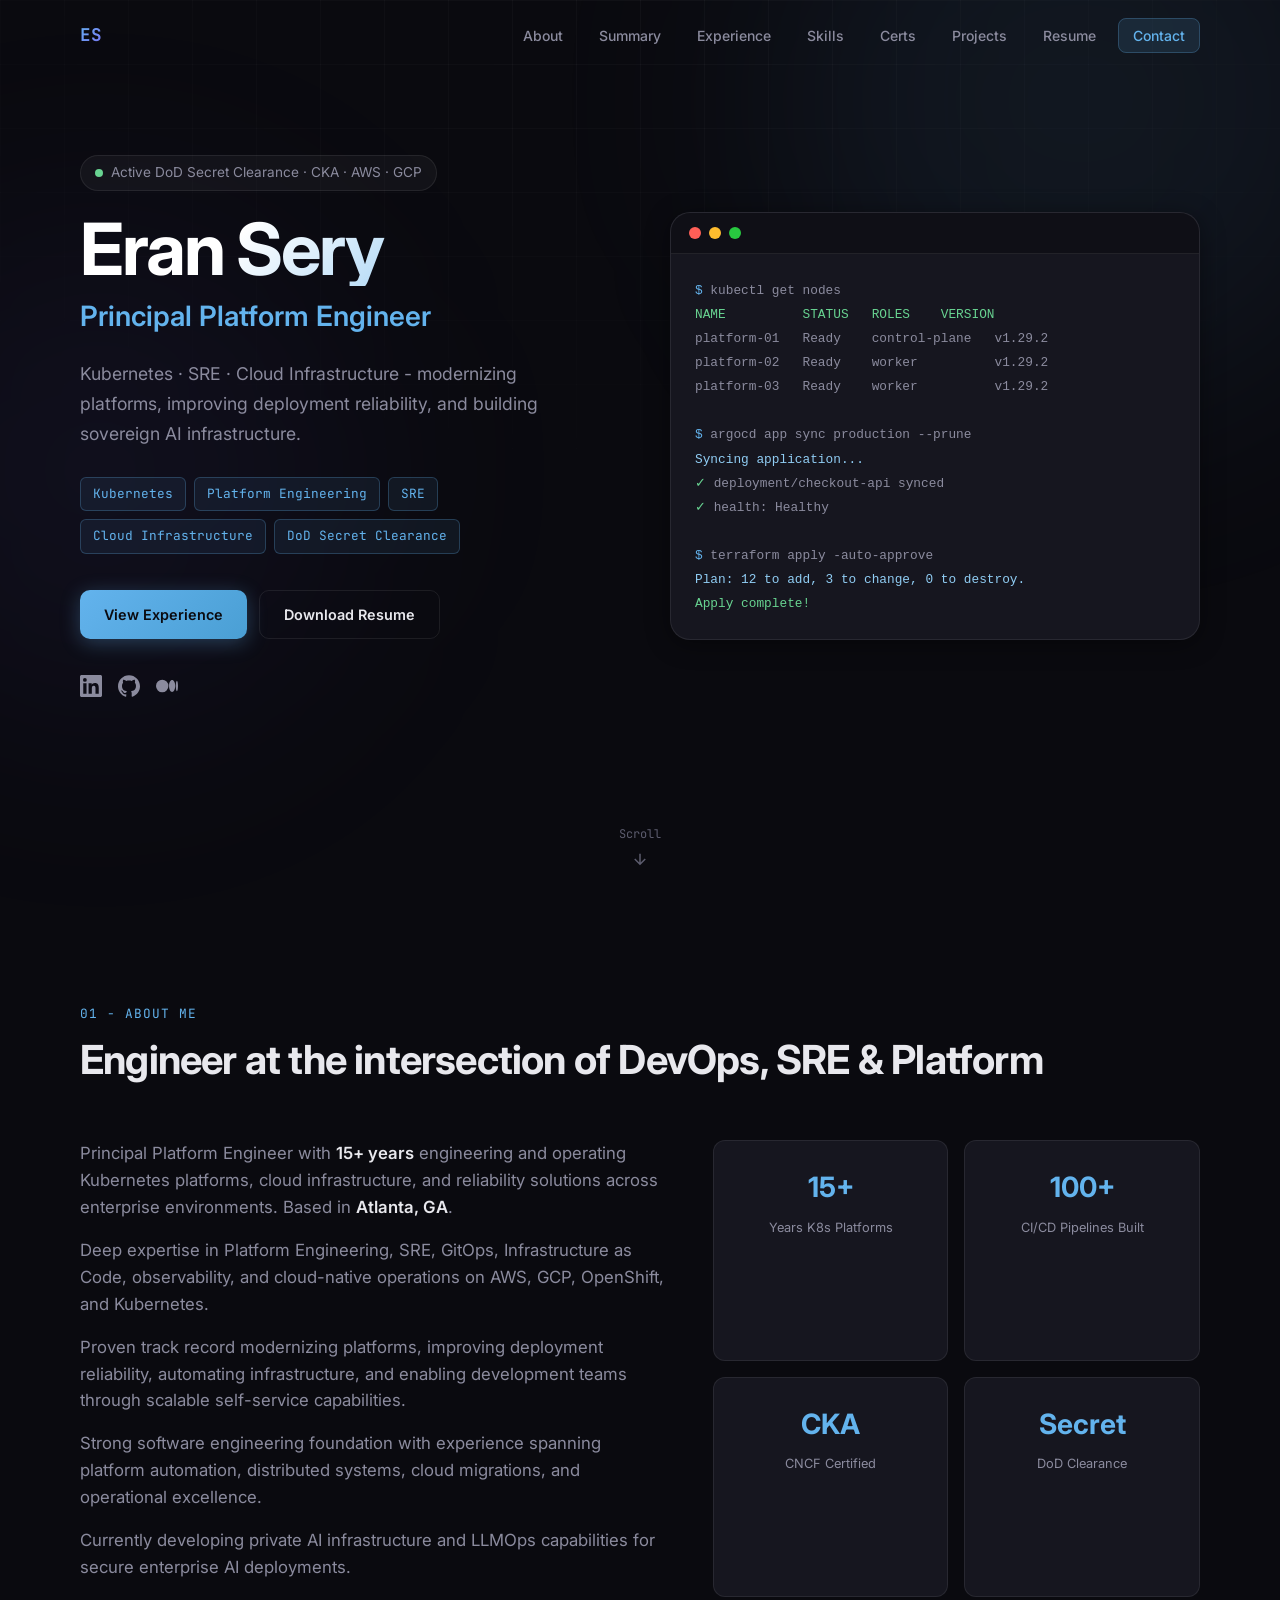
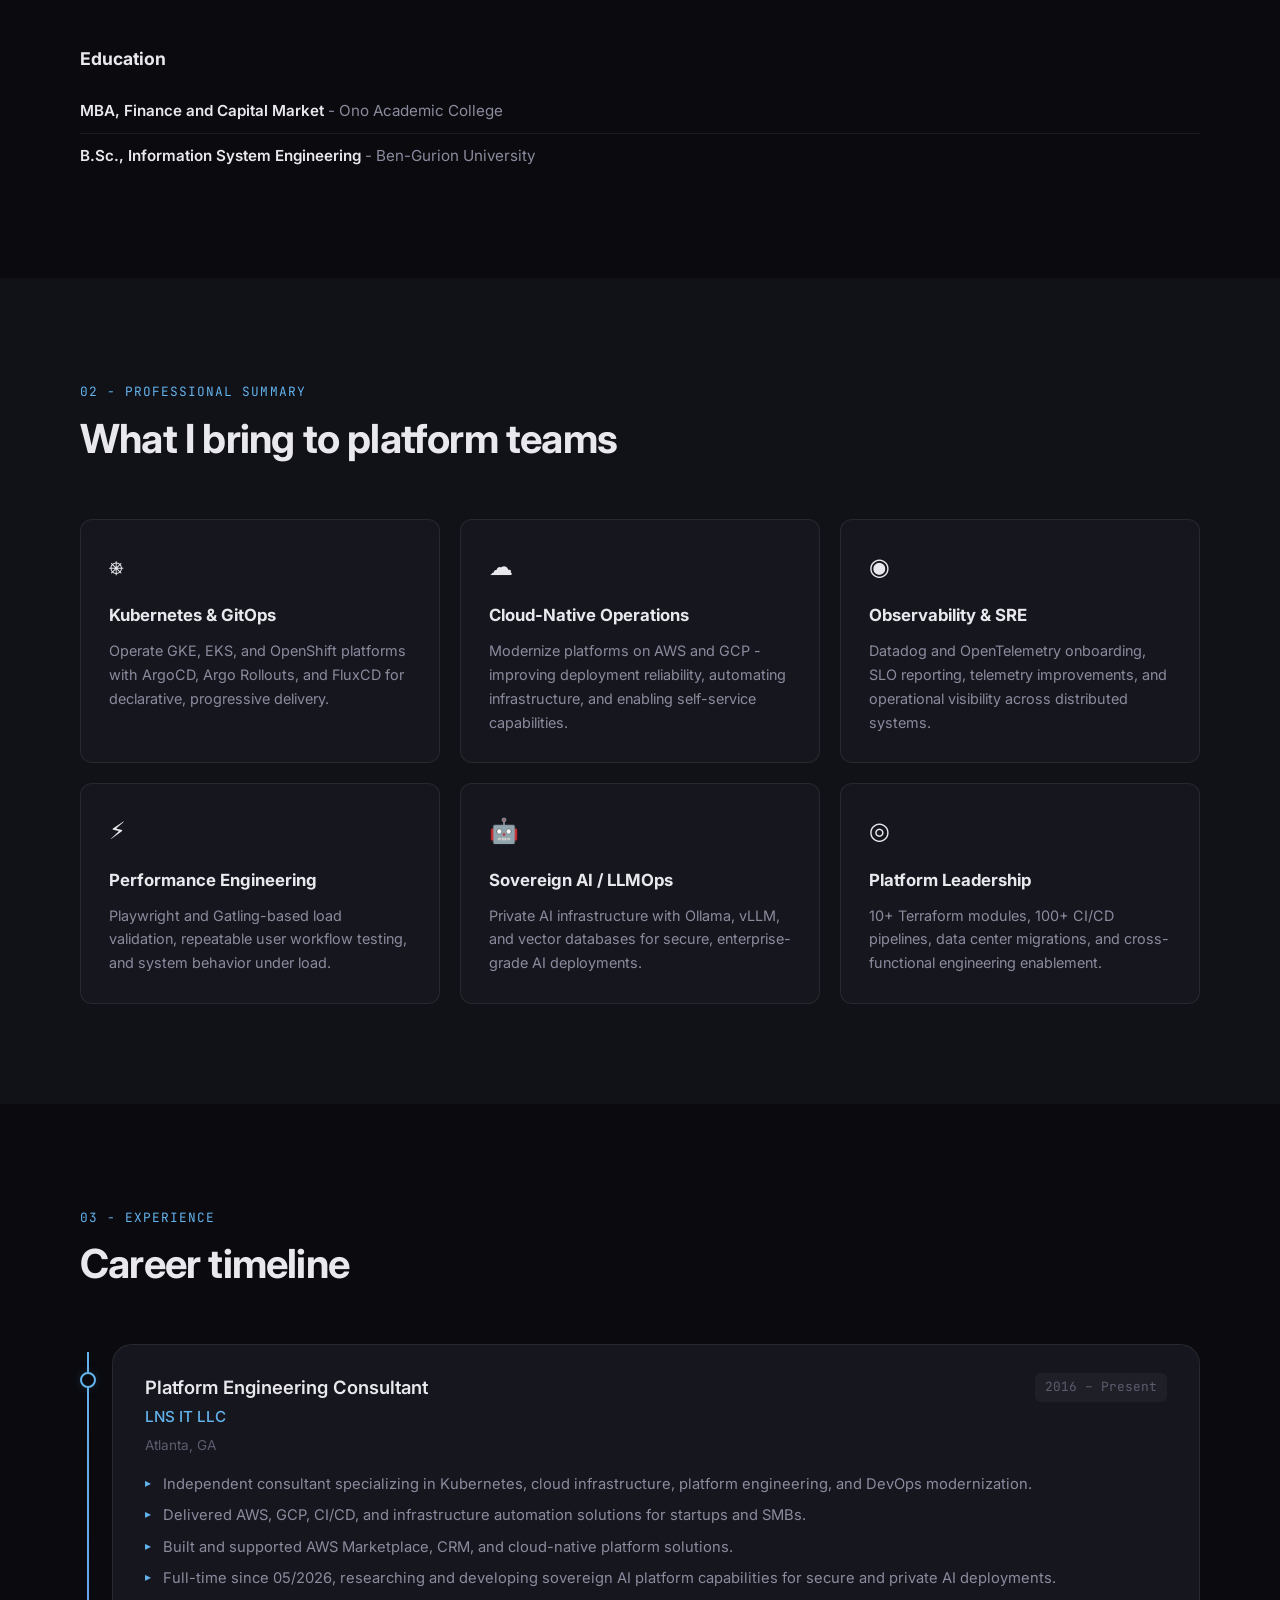
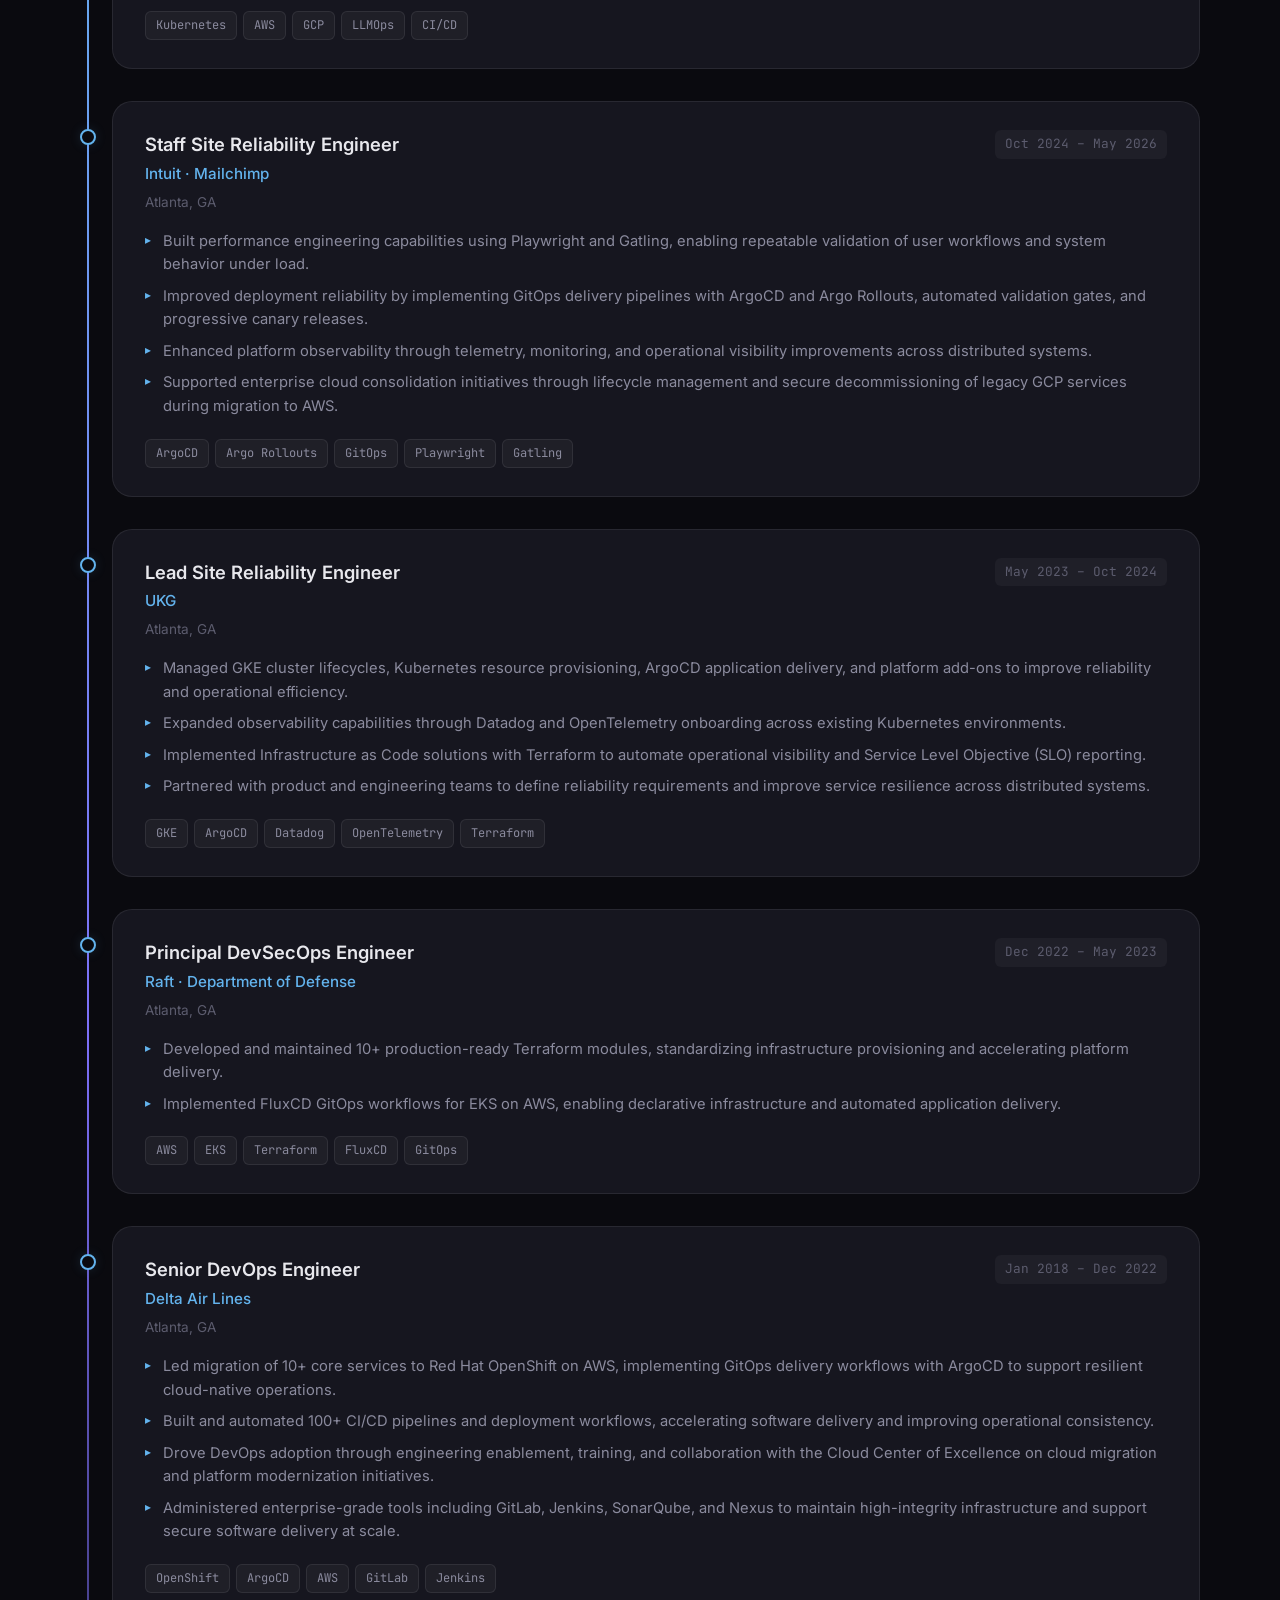
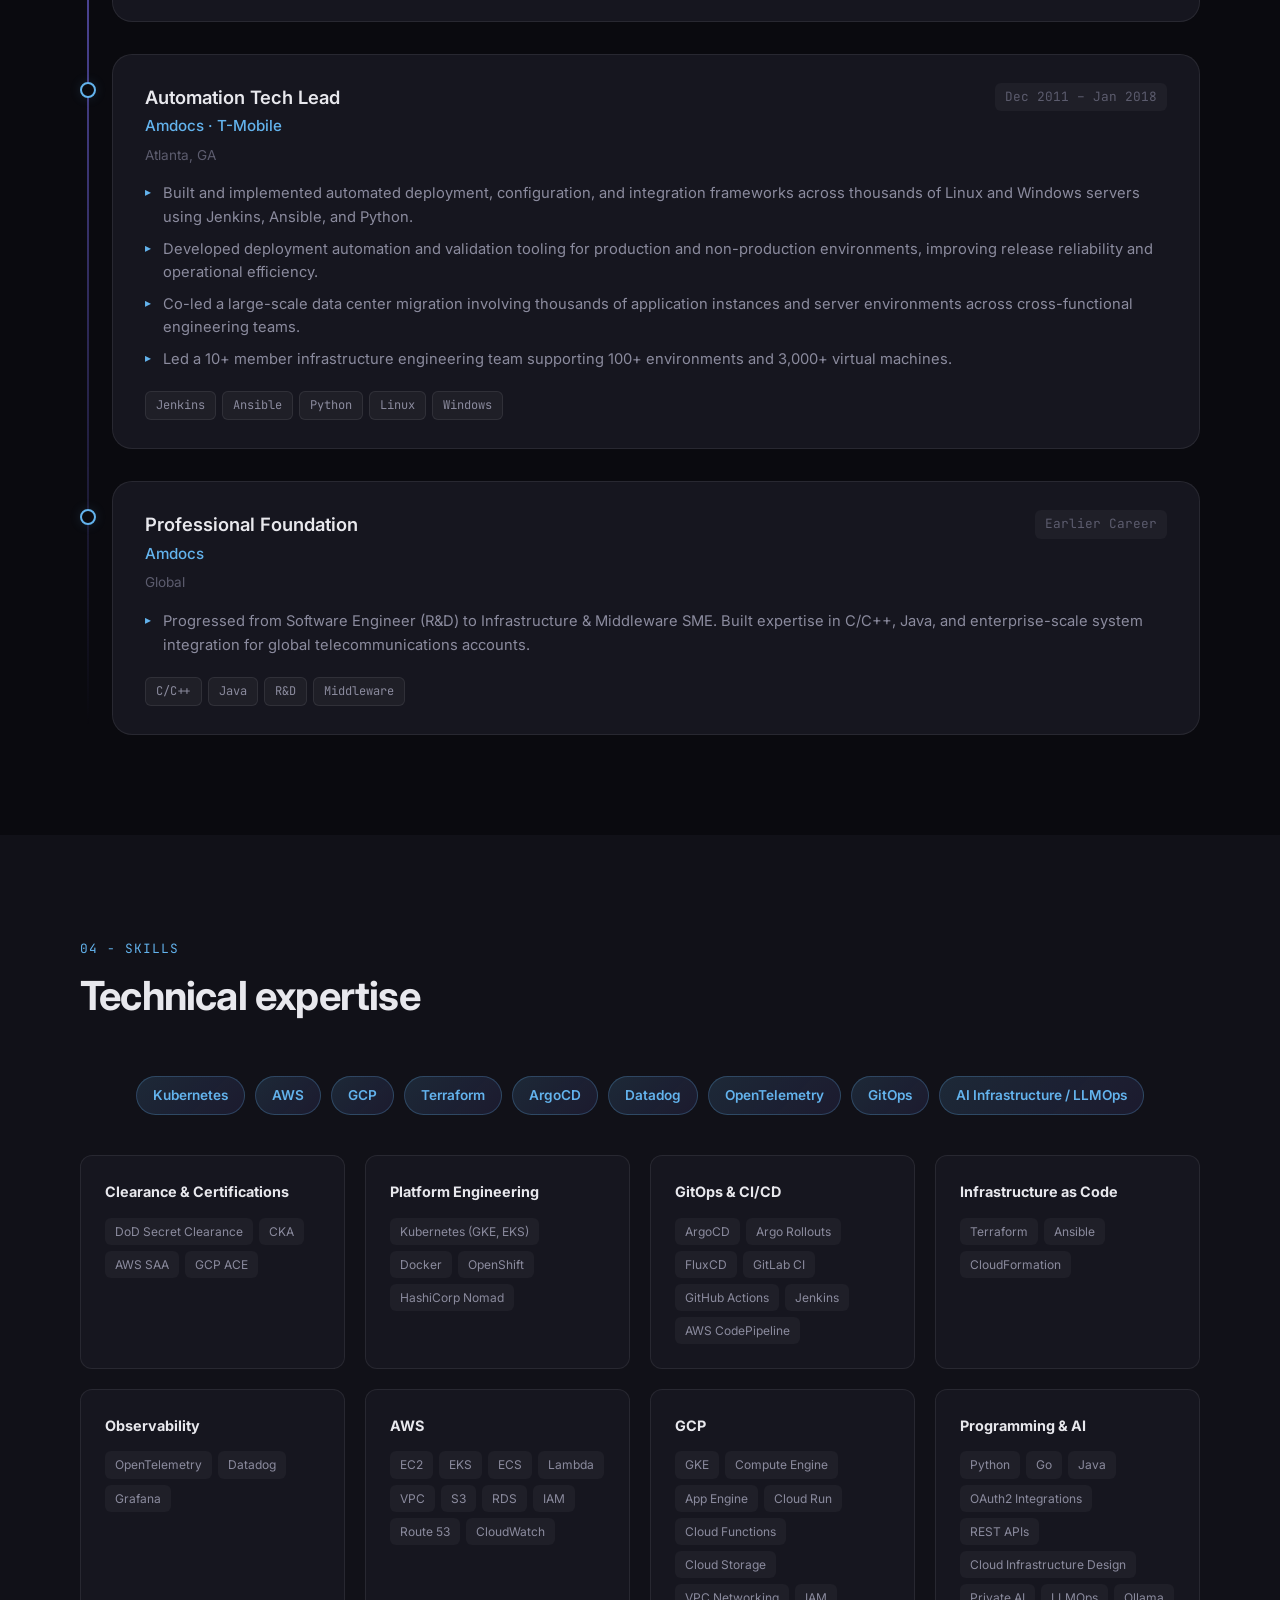
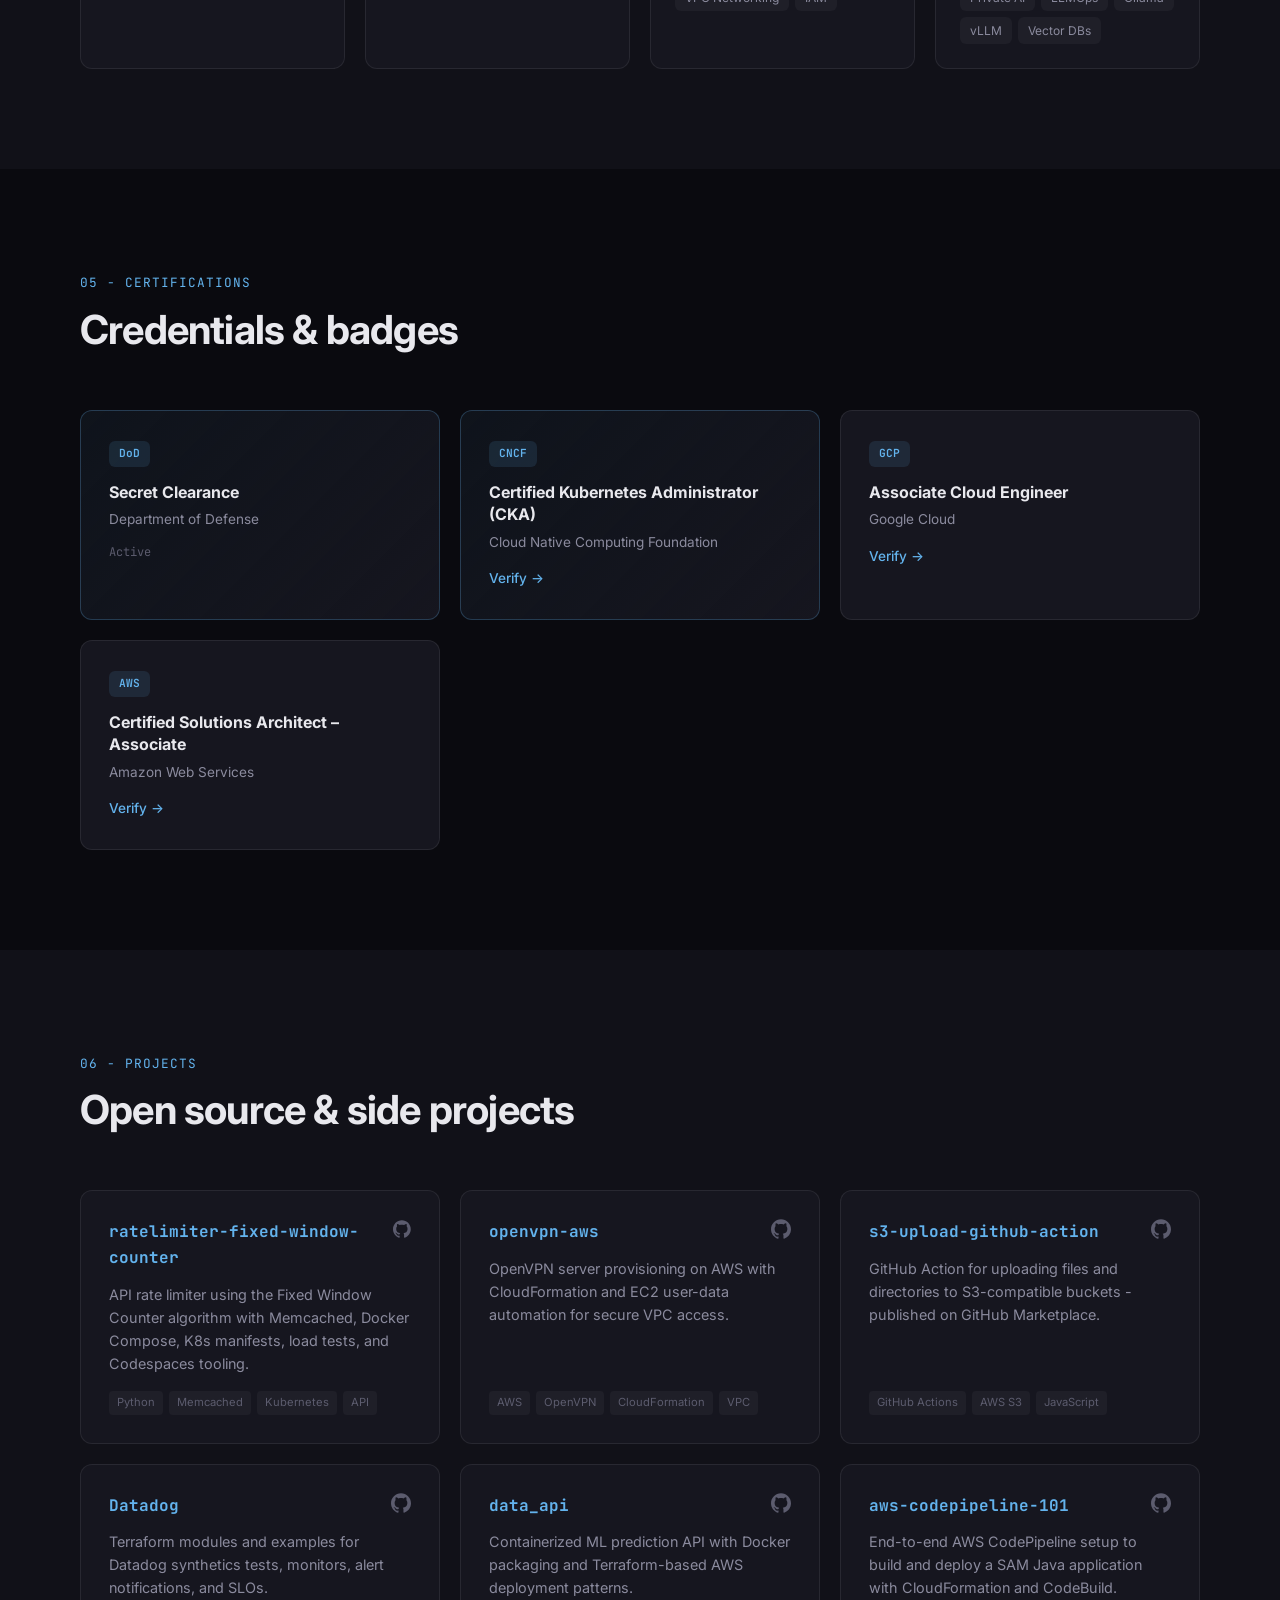
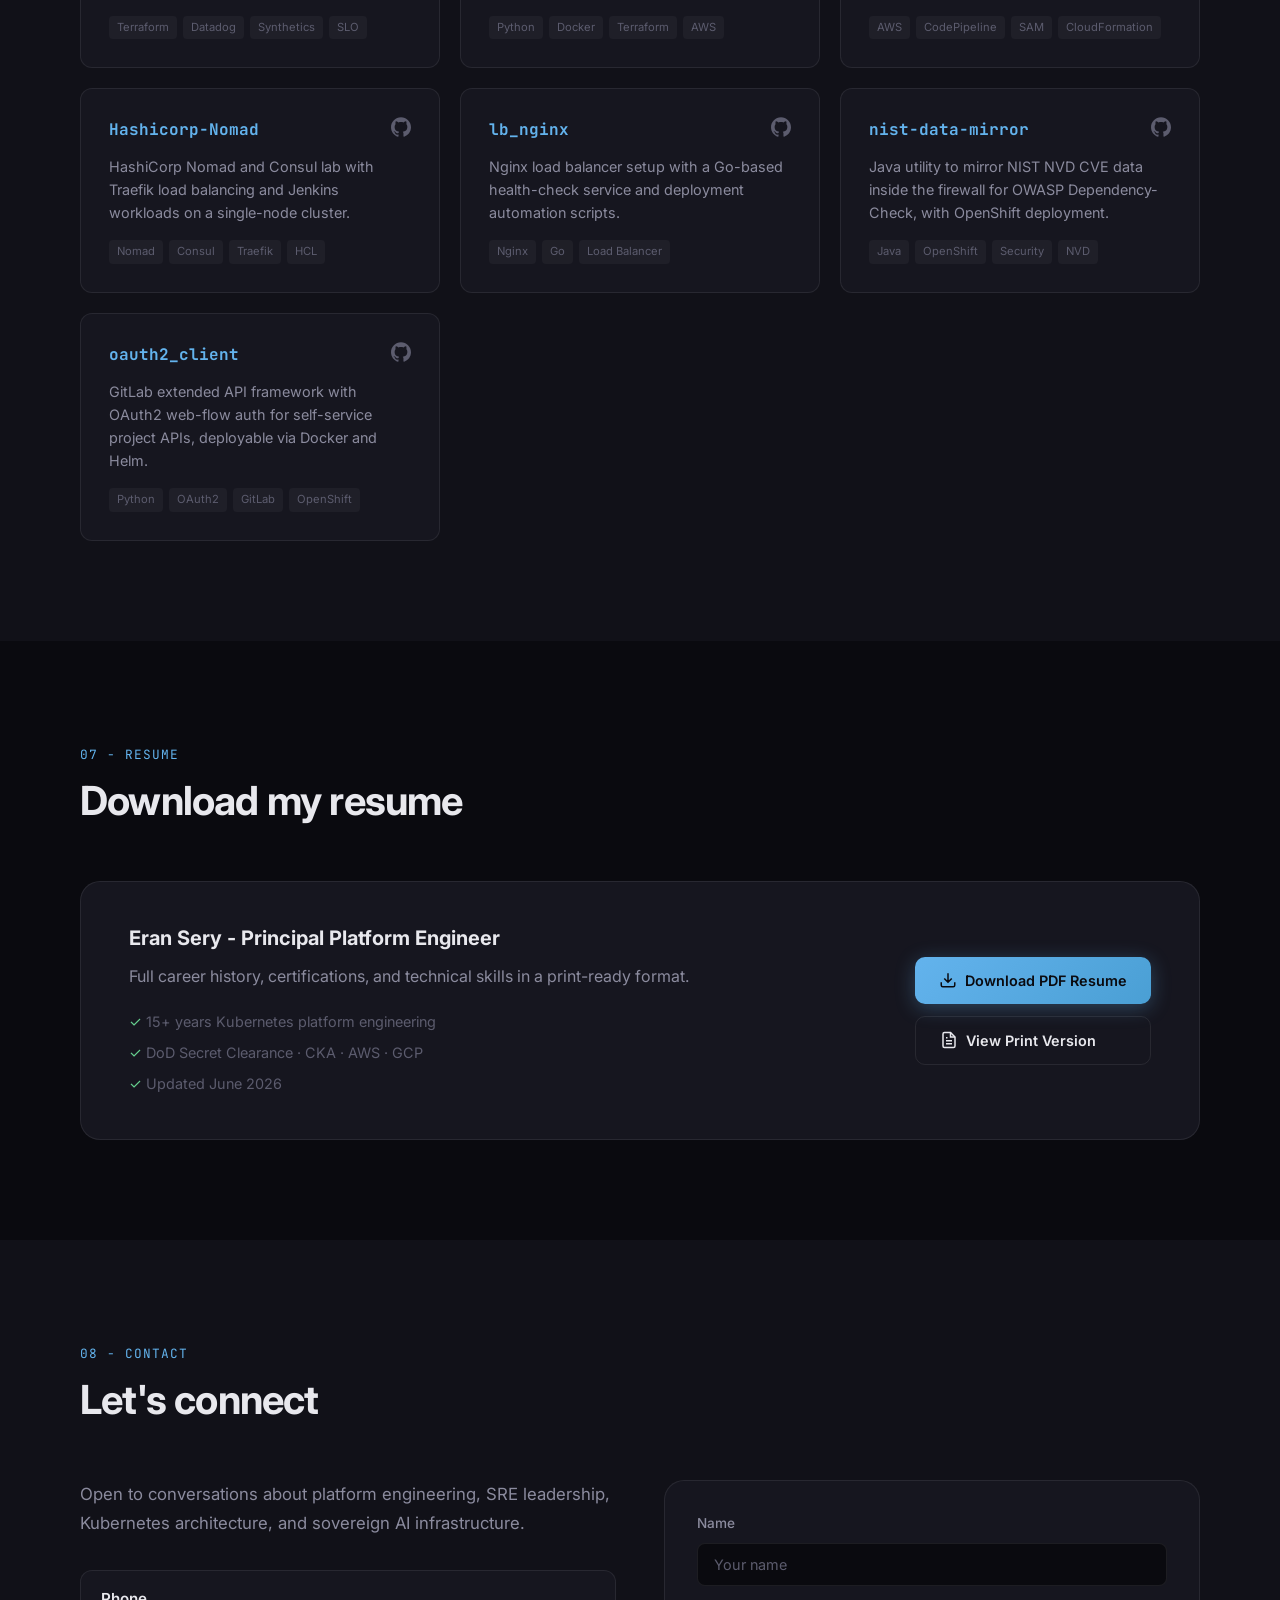
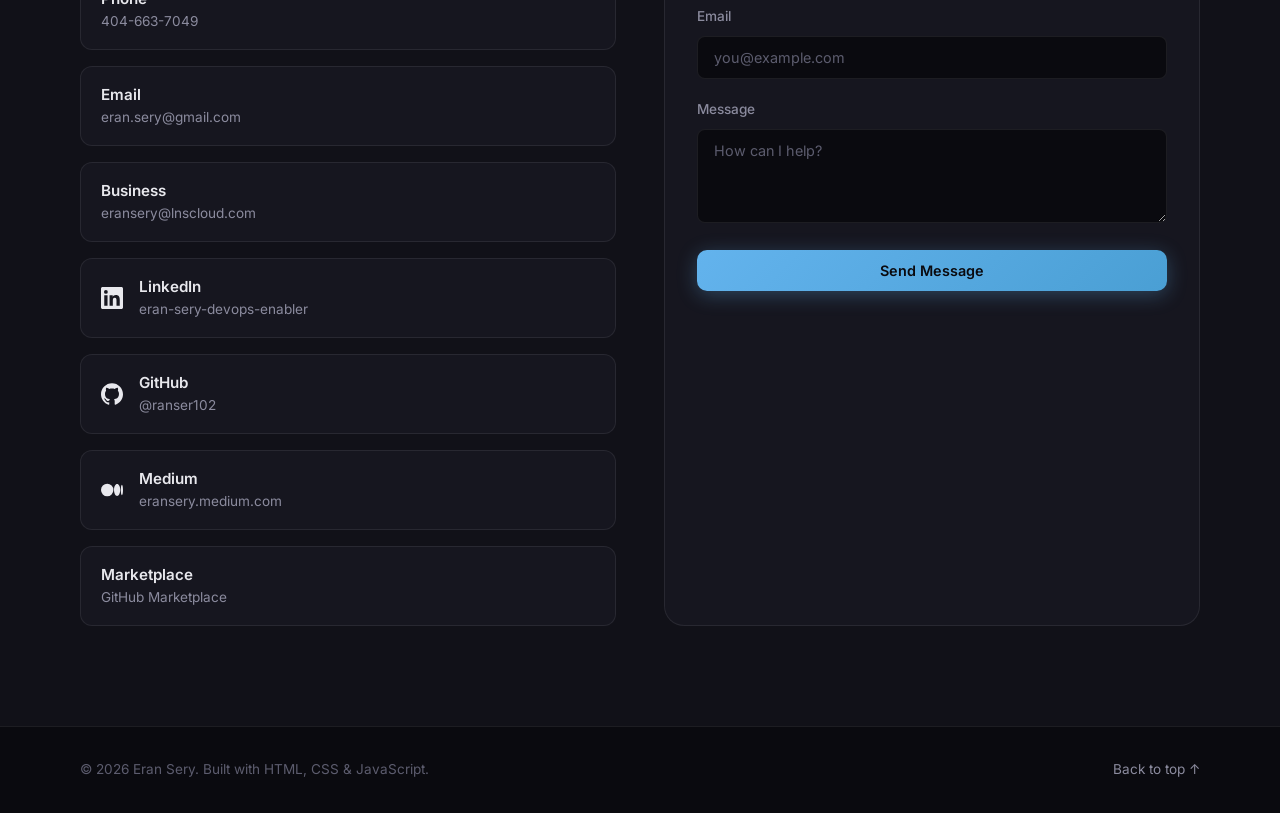
==== index.html @ 3210b4c3 "Update projects section with curated GitHub repositories. Replace the projects grid with ten selecte" ====
<!DOCTYPE html>
<html lang="en">
<head>
  <meta charset="UTF-8">
  <meta name="viewport" content="width=device-width, initial-scale=1.0">
  <meta name="description" content="Eran Sery - Principal Platform Engineer specializing in Kubernetes, Platform Engineering, SRE, and Cloud Infrastructure.">
  <meta name="author" content="Eran Sery">
  <meta property="og:title" content="Eran Sery | Principal Platform Engineer">
  <meta property="og:description" content="Kubernetes, Platform Engineering, SRE, Cloud Infrastructure, GitOps, and AI Infrastructure.">
  <meta property="og:type" content="website">
  <title>Eran Sery | Principal Platform Engineer</title>
  <link rel="icon" href="assets/favicon.svg" type="image/svg+xml">
  <link rel="preconnect" href="https://fonts.googleapis.com">
  <link rel="preconnect" href="https://fonts.gstatic.com" crossorigin>
  <link href="https://fonts.googleapis.com/css2?family=Inter:wght@400;500;600;700&family=JetBrains+Mono:wght@400;500&display=swap" rel="stylesheet">
  <link rel="stylesheet" href="styles.css">
</head>
<body>
  <div class="bg-grid" aria-hidden="true"></div>
  <div class="bg-glow bg-glow--1" aria-hidden="true"></div>
  <div class="bg-glow bg-glow--2" aria-hidden="true"></div>

  <header class="header" id="header">
    <nav class="nav container" aria-label="Primary">
      <a href="#hero" class="nav__logo">ES</a>
      <button class="nav__toggle" id="nav-toggle" aria-label="Toggle navigation" aria-expanded="false">
        <span></span>
        <span></span>
        <span></span>
      </button>
      <ul class="nav__links" id="nav-links">
        <li><a href="#about">About</a></li>
        <li><a href="#summary">Summary</a></li>
        <li><a href="#experience">Experience</a></li>
        <li><a href="#skills">Skills</a></li>
        <li><a href="#certifications">Certs</a></li>
        <li><a href="#projects">Projects</a></li>
        <li><a href="#resume">Resume</a></li>
        <li><a href="#contact" class="nav__cta">Contact</a></li>
      </ul>
    </nav>
  </header>

  <main>
    <!-- Hero -->
    <section class="hero section" id="hero">
      <div class="container hero__inner">
        <div class="hero__content">
          <p class="hero__eyebrow">
            <span class="status-dot"></span>
            Active DoD Secret Clearance · CKA · AWS · GCP
          </p>
          <h1 class="hero__title">
            Eran Sery
          </h1>
          <p class="hero__subtitle">Principal Platform Engineer</p>
          <p class="hero__tagline">
            Kubernetes · SRE · Cloud Infrastructure - modernizing platforms,
            improving deployment reliability, and building sovereign AI infrastructure.
          </p>
          <div class="hero__focus">
            <span>Kubernetes</span>
            <span>Platform Engineering</span>
            <span>SRE</span>
            <span>Cloud Infrastructure</span>
            <span>DoD Secret Clearance</span>
          </div>
          <div class="hero__actions">
            <a href="#experience" class="btn btn--primary">View Experience</a>
            <a href="assets/Eran-Sery-CV.pdf" class="btn btn--ghost" download>Download Resume</a>
          </div>
          <div class="hero__social">
            <a href="https://linkedin.com/in/eran-sery-devops-enabler" target="_blank" rel="noopener noreferrer" aria-label="LinkedIn">
              <svg viewBox="0 0 24 24" fill="currentColor" aria-hidden="true"><path d="M20.447 20.452h-3.554v-5.569c0-1.328-.027-3.037-1.852-3.037-1.853 0-2.136 1.445-2.136 2.939v5.667H9.351V9h3.414v1.561h.046c.477-.9 1.637-1.85 3.37-1.85 3.601 0 4.267 2.37 4.267 5.455v6.286zM5.337 7.433a2.062 2.062 0 01-2.063-2.065 2.064 2.064 0 114.126 0 2.063 2.063 0 01-2.063 2.065zm1.782 13.019H3.555V9h3.564v11.452zM22.225 0H1.771C.792 0 0 .774 0 1.729v20.542C0 23.227.792 24 1.771 24h20.451C23.2 24 24 23.227 24 22.271V1.729C24 .774 23.2 0 22.222 0h.003z"/></svg>
            </a>
            <a href="https://github.com/ranser102" target="_blank" rel="noopener noreferrer" aria-label="GitHub">
              <svg viewBox="0 0 24 24" fill="currentColor" aria-hidden="true"><path d="M12 .297c-6.63 0-12 5.373-12 12 0 5.303 3.438 9.8 8.205 11.385.6.113.82-.258.82-.577 0-.285-.01-1.04-.015-2.04-3.338.724-4.042-1.61-4.042-1.61C4.422 18.07 3.633 17.7 3.633 17.7c-1.087-.744.084-.729.084-.729 1.205.084 1.838 1.236 1.838 1.236 1.07 1.835 2.809 1.305 3.495.998.108-.776.417-1.305.76-1.605-2.665-.3-5.466-1.332-5.466-5.93 0-1.31.465-2.38 1.235-3.22-.135-.303-.54-1.523.105-3.176 0 0 1.005-.322 3.3 1.23.96-.267 1.98-.399 3-.405 1.02.006 2.04.138 3 .405 2.28-1.552 3.285-1.23 3.285-1.23.645 1.653.24 2.873.12 3.176.765.84 1.23 1.91 1.23 3.22 0 4.61-2.805 5.625-5.475 5.92.42.36.81 1.096.81 2.22 0 1.606-.015 2.896-.015 3.286 0 .315.21.69.825.57C20.565 22.092 24 17.592 24 12.297c0-6.627-5.373-12-12-12"/></svg>
            </a>
            <a href="https://eransery.medium.com" target="_blank" rel="noopener noreferrer" aria-label="Medium">
              <svg viewBox="0 0 24 24" fill="currentColor" aria-hidden="true"><path d="M13.54 12a6.8 6.8 0 01-6.77 6.82A6.8 6.8 0 010 12a6.8 6.8 0 016.77-6.82A6.8 6.8 0 0113.54 12zM20.96 12c0 3.54-1.51 6.42-3.38 6.42-1.87 0-3.39-2.88-3.39-6.42s1.52-6.42 3.39-6.42 3.38 2.88 3.38 6.42M24 12c0 3.17-.53 5.75-1.19 5.75-.66 0-1.19-2.58-1.19-5.75s.53-5.75 1.19-5.75C23.47 6.25 24 8.83 24 12z"/></svg>
            </a>
          </div>
        </div>
        <div class="hero__terminal" aria-hidden="true">
          <div class="terminal">
            <div class="terminal__bar">
              <span></span><span></span><span></span>
            </div>
            <pre class="terminal__body"><code><span class="t-prompt">$</span> kubectl get nodes
<span class="t-ok">NAME</span>          <span class="t-ok">STATUS</span>   <span class="t-ok">ROLES</span>    <span class="t-ok">VERSION</span>
platform-01   Ready    control-plane   v1.29.2
platform-02   Ready    worker          v1.29.2
platform-03   Ready    worker          v1.29.2

<span class="t-prompt">$</span> argocd app sync production --prune
<span class="t-info">Syncing application...</span>
<span class="t-ok">✓</span> deployment/checkout-api synced
<span class="t-ok">✓</span> health: Healthy

<span class="t-prompt">$</span> terraform apply -auto-approve
<span class="t-info">Plan: 12 to add, 3 to change, 0 to destroy.</span>
<span class="t-ok">Apply complete!</span></code></pre>
          </div>
        </div>
      </div>
      <a href="#about" class="hero__scroll" aria-label="Scroll to about section">
        <span>Scroll</span>
        <svg viewBox="0 0 24 24" fill="none" stroke="currentColor" stroke-width="2"><path d="M12 5v14M5 12l7 7 7-7"/></svg>
      </a>
    </section>

    <!-- About -->
    <section class="section" id="about">
      <div class="container">
        <div class="section__header">
          <span class="section__label">01 - About Me</span>
          <h2 class="section__title">Engineer at the intersection of DevOps, SRE &amp; Platform</h2>
        </div>
        <div class="about__grid">
          <div class="about__text">
            <p>
              Principal Platform Engineer with <strong>15+ years</strong> engineering and operating
              Kubernetes platforms, cloud infrastructure, and reliability solutions across enterprise
              environments. Based in <strong>Atlanta, GA</strong>.
            </p>
            <p>
              Deep expertise in Platform Engineering, SRE, GitOps, Infrastructure as Code, observability,
              and cloud-native operations on AWS, GCP, OpenShift, and Kubernetes.
            </p>
            <p>
              Proven track record modernizing platforms, improving deployment reliability, automating infrastructure, and
              enabling development teams through scalable self-service capabilities.
            </p>
            <p>
              Strong software engineering foundation with experience spanning platform automation, distributed systems,
              cloud migrations, and operational excellence.
            </p>
            <p>
              Currently developing private AI infrastructure and LLMOps capabilities for secure enterprise AI deployments.
            </p>
          </div>
          <div class="about__stats">
            <div class="stat-card">
              <span class="stat-card__value">15+</span>
              <span class="stat-card__label">Years K8s Platforms</span>
            </div>
            <div class="stat-card">
              <span class="stat-card__value">100+</span>
              <span class="stat-card__label">CI/CD Pipelines Built</span>
            </div>
            <div class="stat-card">
              <span class="stat-card__value">CKA</span>
              <span class="stat-card__label">CNCF Certified</span>
            </div>
            <div class="stat-card">
              <span class="stat-card__value">Secret</span>
              <span class="stat-card__label">DoD Clearance</span>
            </div>
          </div>
        </div>
        <div class="about__education">
          <h3>Education</h3>
          <ul>
            <li>
              <strong>MBA, Finance and Capital Market</strong> - Ono Academic College
            </li>
            <li>
              <strong>B.Sc., Information System Engineering</strong> - Ben-Gurion University
            </li>
          </ul>
        </div>
      </div>
    </section>

    <!-- Summary -->
    <section class="section section--alt" id="summary">
      <div class="container">
        <div class="section__header">
          <span class="section__label">02 - Professional Summary</span>
          <h2 class="section__title">What I bring to platform teams</h2>
        </div>
        <div class="summary__grid">
          <article class="summary-card">
            <div class="summary-card__icon">⎈</div>
            <h3>Kubernetes &amp; GitOps</h3>
            <p>Operate GKE, EKS, and OpenShift platforms with ArgoCD, Argo Rollouts, and FluxCD for declarative, progressive delivery.</p>
          </article>
          <article class="summary-card">
            <div class="summary-card__icon">☁</div>
            <h3>Cloud-Native Operations</h3>
            <p>Modernize platforms on AWS and GCP - improving deployment reliability, automating infrastructure, and enabling self-service capabilities.</p>
          </article>
          <article class="summary-card">
            <div class="summary-card__icon">◉</div>
            <h3>Observability &amp; SRE</h3>
            <p>Datadog and OpenTelemetry onboarding, SLO reporting, telemetry improvements, and operational visibility across distributed systems.</p>
          </article>
          <article class="summary-card">
            <div class="summary-card__icon">⚡</div>
            <h3>Performance Engineering</h3>
            <p>Playwright and Gatling-based load validation, repeatable user workflow testing, and system behavior under load.</p>
          </article>
          <article class="summary-card">
            <div class="summary-card__icon">🤖</div>
            <h3>Sovereign AI / LLMOps</h3>
            <p>Private AI infrastructure with Ollama, vLLM, and vector databases for secure, enterprise-grade AI deployments.</p>
          </article>
          <article class="summary-card">
            <div class="summary-card__icon">◎</div>
            <h3>Platform Leadership</h3>
            <p>10+ Terraform modules, 100+ CI/CD pipelines, data center migrations, and cross-functional engineering enablement.</p>
          </article>
        </div>
      </div>
    </section>

    <!-- Experience -->
    <section class="section" id="experience">
      <div class="container">
        <div class="section__header">
          <span class="section__label">03 - Experience</span>
          <h2 class="section__title">Career timeline</h2>
        </div>
        <div class="timeline">
          <article class="exp-card">
            <div class="exp-card__marker"></div>
            <div class="exp-card__content">
              <div class="exp-card__header">
                <div>
                  <h3>Platform Engineering Consultant</h3>
                  <p class="exp-card__company">LNS IT LLC</p>
                </div>
                <span class="exp-card__date">2016 – Present</span>
              </div>
              <p class="exp-card__location">Atlanta, GA</p>
              <ul>
                <li>Independent consultant specializing in Kubernetes, cloud infrastructure, platform engineering, and DevOps modernization.</li>
                <li>Delivered AWS, GCP, CI/CD, and infrastructure automation solutions for startups and SMBs.</li>
                <li>Built and supported AWS Marketplace, CRM, and cloud-native platform solutions.</li>
                <li>Full-time since 05/2026, researching and developing sovereign AI platform capabilities for secure and private AI deployments.</li>
              </ul>
              <div class="exp-card__tags">
                <span>Kubernetes</span><span>AWS</span><span>GCP</span><span>LLMOps</span><span>CI/CD</span>
              </div>
            </div>
          </article>

          <article class="exp-card">
            <div class="exp-card__marker"></div>
            <div class="exp-card__content">
              <div class="exp-card__header">
                <div>
                  <h3>Staff Site Reliability Engineer</h3>
                  <p class="exp-card__company">Intuit · Mailchimp</p>
                </div>
                <span class="exp-card__date">Oct 2024 – May 2026</span>
              </div>
              <p class="exp-card__location">Atlanta, GA</p>
              <ul>
                <li>Built performance engineering capabilities using Playwright and Gatling, enabling repeatable validation of user workflows and system behavior under load.</li>
                <li>Improved deployment reliability by implementing GitOps delivery pipelines with ArgoCD and Argo Rollouts, automated validation gates, and progressive canary releases.</li>
                <li>Enhanced platform observability through telemetry, monitoring, and operational visibility improvements across distributed systems.</li>
                <li>Supported enterprise cloud consolidation initiatives through lifecycle management and secure decommissioning of legacy GCP services during migration to AWS.</li>
              </ul>
              <div class="exp-card__tags">
                <span>ArgoCD</span><span>Argo Rollouts</span><span>GitOps</span><span>Playwright</span><span>Gatling</span>
              </div>
            </div>
          </article>

          <article class="exp-card">
            <div class="exp-card__marker"></div>
            <div class="exp-card__content">
              <div class="exp-card__header">
                <div>
                  <h3>Lead Site Reliability Engineer</h3>
                  <p class="exp-card__company">UKG</p>
                </div>
                <span class="exp-card__date">May 2023 – Oct 2024</span>
              </div>
              <p class="exp-card__location">Atlanta, GA</p>
              <ul>
                <li>Managed GKE cluster lifecycles, Kubernetes resource provisioning, ArgoCD application delivery, and platform add-ons to improve reliability and operational efficiency.</li>
                <li>Expanded observability capabilities through Datadog and OpenTelemetry onboarding across existing Kubernetes environments.</li>
                <li>Implemented Infrastructure as Code solutions with Terraform to automate operational visibility and Service Level Objective (SLO) reporting.</li>
                <li>Partnered with product and engineering teams to define reliability requirements and improve service resilience across distributed systems.</li>
              </ul>
              <div class="exp-card__tags">
                <span>GKE</span><span>ArgoCD</span><span>Datadog</span><span>OpenTelemetry</span><span>Terraform</span>
              </div>
            </div>
          </article>

          <article class="exp-card">
            <div class="exp-card__marker"></div>
            <div class="exp-card__content">
              <div class="exp-card__header">
                <div>
                  <h3>Principal DevSecOps Engineer</h3>
                  <p class="exp-card__company">Raft · Department of Defense</p>
                </div>
                <span class="exp-card__date">Dec 2022 – May 2023</span>
              </div>
              <p class="exp-card__location">Atlanta, GA</p>
              <ul>
                <li>Developed and maintained 10+ production-ready Terraform modules, standardizing infrastructure provisioning and accelerating platform delivery.</li>
                <li>Implemented FluxCD GitOps workflows for EKS on AWS, enabling declarative infrastructure and automated application delivery.</li>
              </ul>
              <div class="exp-card__tags">
                <span>AWS</span><span>EKS</span><span>Terraform</span><span>FluxCD</span><span>GitOps</span>
              </div>
            </div>
          </article>

          <article class="exp-card">
            <div class="exp-card__marker"></div>
            <div class="exp-card__content">
              <div class="exp-card__header">
                <div>
                  <h3>Senior DevOps Engineer</h3>
                  <p class="exp-card__company">Delta Air Lines</p>
                </div>
                <span class="exp-card__date">Jan 2018 – Dec 2022</span>
              </div>
              <p class="exp-card__location">Atlanta, GA</p>
              <ul>
                <li>Led migration of 10+ core services to Red Hat OpenShift on AWS, implementing GitOps delivery workflows with ArgoCD to support resilient cloud-native operations.</li>
                <li>Built and automated 100+ CI/CD pipelines and deployment workflows, accelerating software delivery and improving operational consistency.</li>
                <li>Drove DevOps adoption through engineering enablement, training, and collaboration with the Cloud Center of Excellence on cloud migration and platform modernization initiatives.</li>
                <li>Administered enterprise-grade tools including GitLab, Jenkins, SonarQube, and Nexus to maintain high-integrity infrastructure and support secure software delivery at scale.</li>
              </ul>
              <div class="exp-card__tags">
                <span>OpenShift</span><span>ArgoCD</span><span>AWS</span><span>GitLab</span><span>Jenkins</span>
              </div>
            </div>
          </article>

          <article class="exp-card">
            <div class="exp-card__marker"></div>
            <div class="exp-card__content">
              <div class="exp-card__header">
                <div>
                  <h3>Automation Tech Lead</h3>
                  <p class="exp-card__company">Amdocs · T-Mobile</p>
                </div>
                <span class="exp-card__date">Dec 2011 – Jan 2018</span>
              </div>
              <p class="exp-card__location">Atlanta, GA</p>
              <ul>
                <li>Built and implemented automated deployment, configuration, and integration frameworks across thousands of Linux and Windows servers using Jenkins, Ansible, and Python.</li>
                <li>Developed deployment automation and validation tooling for production and non-production environments, improving release reliability and operational efficiency.</li>
                <li>Co-led a large-scale data center migration involving thousands of application instances and server environments across cross-functional engineering teams.</li>
                <li>Led a 10+ member infrastructure engineering team supporting 100+ environments and 3,000+ virtual machines.</li>
              </ul>
              <div class="exp-card__tags">
                <span>Jenkins</span><span>Ansible</span><span>Python</span><span>Linux</span><span>Windows</span>
              </div>
            </div>
          </article>

          <article class="exp-card">
            <div class="exp-card__marker"></div>
            <div class="exp-card__content">
              <div class="exp-card__header">
                <div>
                  <h3>Professional Foundation</h3>
                  <p class="exp-card__company">Amdocs</p>
                </div>
                <span class="exp-card__date">Earlier Career</span>
              </div>
              <p class="exp-card__location">Global</p>
              <ul>
                <li>Progressed from Software Engineer (R&amp;D) to Infrastructure &amp; Middleware SME. Built expertise in C/C++, Java, and enterprise-scale system integration for global telecommunications accounts.</li>
              </ul>
              <div class="exp-card__tags">
                <span>C/C++</span><span>Java</span><span>R&amp;D</span><span>Middleware</span>
              </div>
            </div>
          </article>
        </div>
      </div>
    </section>

    <!-- Skills -->
    <section class="section section--alt" id="skills">
      <div class="container">
        <div class="section__header">
          <span class="section__label">04 - Skills</span>
          <h2 class="section__title">Technical expertise</h2>
        </div>
        <div class="skills__highlight">
          <span class="skill-pill skill-pill--featured">Kubernetes</span>
          <span class="skill-pill skill-pill--featured">AWS</span>
          <span class="skill-pill skill-pill--featured">GCP</span>
          <span class="skill-pill skill-pill--featured">Terraform</span>
          <span class="skill-pill skill-pill--featured">ArgoCD</span>
          <span class="skill-pill skill-pill--featured">Datadog</span>
          <span class="skill-pill skill-pill--featured">OpenTelemetry</span>
          <span class="skill-pill skill-pill--featured">GitOps</span>
          <span class="skill-pill skill-pill--featured">AI Infrastructure / LLMOps</span>
        </div>
        <div class="skills__grid">
          <div class="skills-group">
            <h3>Clearance &amp; Certifications</h3>
            <div class="skills-group__tags">
              <span>DoD Secret Clearance</span><span>CKA</span><span>AWS SAA</span><span>GCP ACE</span>
            </div>
          </div>
          <div class="skills-group">
            <h3>Platform Engineering</h3>
            <div class="skills-group__tags">
              <span>Kubernetes (GKE, EKS)</span><span>Docker</span><span>OpenShift</span><span>HashiCorp Nomad</span>
            </div>
          </div>
          <div class="skills-group">
            <h3>GitOps &amp; CI/CD</h3>
            <div class="skills-group__tags">
              <span>ArgoCD</span><span>Argo Rollouts</span><span>FluxCD</span><span>GitLab CI</span>
              <span>GitHub Actions</span><span>Jenkins</span><span>AWS CodePipeline</span>
            </div>
          </div>
          <div class="skills-group">
            <h3>Infrastructure as Code</h3>
            <div class="skills-group__tags">
              <span>Terraform</span><span>Ansible</span><span>CloudFormation</span>
            </div>
          </div>
          <div class="skills-group">
            <h3>Observability</h3>
            <div class="skills-group__tags">
              <span>OpenTelemetry</span><span>Datadog</span><span>Grafana</span>
            </div>
          </div>
          <div class="skills-group">
            <h3>AWS</h3>
            <div class="skills-group__tags">
              <span>EC2</span><span>EKS</span><span>ECS</span><span>Lambda</span>
              <span>VPC</span><span>S3</span><span>RDS</span><span>IAM</span><span>Route 53</span><span>CloudWatch</span>
            </div>
          </div>
          <div class="skills-group">
            <h3>GCP</h3>
            <div class="skills-group__tags">
              <span>GKE</span><span>Compute Engine</span><span>App Engine</span><span>Cloud Run</span>
              <span>Cloud Functions</span><span>Cloud Storage</span><span>VPC Networking</span><span>IAM</span>
            </div>
          </div>
          <div class="skills-group">
            <h3>Programming &amp; AI</h3>
            <div class="skills-group__tags">
              <span>Python</span><span>Go</span><span>Java</span><span>OAuth2 Integrations</span><span>REST APIs</span><span>Cloud Infrastructure Design</span>
              <span>Private AI</span><span>LLMOps</span><span>Ollama</span><span>vLLM</span><span>Vector DBs</span>
            </div>
          </div>
        </div>
      </div>
    </section>

    <!-- Certifications -->
    <section class="section" id="certifications">
      <div class="container">
        <div class="section__header">
          <span class="section__label">05 - Certifications</span>
          <h2 class="section__title">Credentials &amp; badges</h2>
        </div>
        <div class="certs__grid">
          <article class="cert-card cert-card--primary">
            <div class="cert-card__badge">DoD</div>
            <h3>Secret Clearance</h3>
            <p>Department of Defense</p>
            <span class="cert-card__date">Active</span>
          </article>
          <article class="cert-card cert-card--primary">
            <div class="cert-card__badge">CNCF</div>
            <h3>Certified Kubernetes Administrator (CKA)</h3>
            <p>Cloud Native Computing Foundation</p>
            <a href="https://www.credly.com/badges/291c8fe2-0341-489e-a29c-e6bf28a44edb/public_url" target="_blank" rel="noopener" class="cert-card__link">Verify →</a>
          </article>
          <article class="cert-card">
            <div class="cert-card__badge">GCP</div>
            <h3>Associate Cloud Engineer</h3>
            <p>Google Cloud</p>
            <a href="https://google.accredible.com/a6a52589-e486-4cf7-b7d7-d0af92af0edb" target="_blank" rel="noopener" class="cert-card__link">Verify →</a>
          </article>
          <article class="cert-card">
            <div class="cert-card__badge">AWS</div>
            <h3>Certified Solutions Architect – Associate</h3>
            <p>Amazon Web Services</p>
            <a href="https://cp.certmetrics.com/amazon/en/public/verify/credential/XQWXBBH111EQQYWH" target="_blank" rel="noopener" class="cert-card__link">Verify →</a>
          </article>
        </div>
      </div>
    </section>

    <!-- Projects -->
    <section class="section section--alt" id="projects">
      <div class="container">
        <div class="section__header">
          <span class="section__label">06 - Projects</span>
          <h2 class="section__title">Open source &amp; side projects</h2>
        </div>
        <div class="projects__grid">
          <article class="project-card">
            <div class="project-card__header">
              <h3>ratelimiter-fixed-window-counter</h3>
              <a href="https://github.com/ranser102/ratelimiter-fixed-window-counter" target="_blank" rel="noopener" aria-label="View on GitHub">
                <svg viewBox="0 0 24 24" fill="currentColor" width="20" height="20"><path d="M12 .297c-6.63 0-12 5.373-12 12 0 5.303 3.438 9.8 8.205 11.385.6.113.82-.258.82-.577 0-.285-.01-1.04-.015-2.04-3.338.724-4.042-1.61-4.042-1.61C4.422 18.07 3.633 17.7 3.633 17.7c-1.087-.744.084-.729.084-.729 1.205.084 1.838 1.236 1.838 1.236 1.07 1.835 2.809 1.305 3.495.998.108-.776.417-1.305.76-1.605-2.665-.3-5.466-1.332-5.466-5.93 0-1.31.465-2.38 1.235-3.22-.135-.303-.54-1.523.105-3.176 0 0 1.005-.322 3.3 1.23.96-.267 1.98-.399 3-.405 1.02.006 2.04.138 3 .405 2.28-1.552 3.285-1.23 3.285-1.23.645 1.653.24 2.873.12 3.176.765.84 1.23 1.91 1.23 3.22 0 4.61-2.805 5.625-5.475 5.92.42.36.81 1.096.81 2.22 0 1.606-.015 2.896-.015 3.286 0 .315.21.69.825.57C20.565 22.092 24 17.592 24 12.297c0-6.627-5.373-12-12-12"/></svg>
              </a>
            </div>
            <p>API rate limiter using the Fixed Window Counter algorithm with Memcached, Docker Compose, K8s manifests, load tests, and Codespaces tooling.</p>
            <div class="project-card__tags">
              <span>Python</span><span>Memcached</span><span>Kubernetes</span><span>API</span>
            </div>
          </article>

          <article class="project-card">
            <div class="project-card__header">
              <h3>openvpn-aws</h3>
              <a href="https://github.com/ranser102/openvpn-aws" target="_blank" rel="noopener" aria-label="View on GitHub">
                <svg viewBox="0 0 24 24" fill="currentColor" width="20" height="20"><path d="M12 .297c-6.63 0-12 5.373-12 12 0 5.303 3.438 9.8 8.205 11.385.6.113.82-.258.82-.577 0-.285-.01-1.04-.015-2.04-3.338.724-4.042-1.61-4.042-1.61C4.422 18.07 3.633 17.7 3.633 17.7c-1.087-.744.084-.729.084-.729 1.205.084 1.838 1.236 1.838 1.236 1.07 1.835 2.809 1.305 3.495.998.108-.776.417-1.305.76-1.605-2.665-.3-5.466-1.332-5.466-5.93 0-1.31.465-2.38 1.235-3.22-.135-.303-.54-1.523.105-3.176 0 0 1.005-.322 3.3 1.23.96-.267 1.98-.399 3-.405 1.02.006 2.04.138 3 .405 2.28-1.552 3.285-1.23 3.285-1.23.645 1.653.24 2.873.12 3.176.765.84 1.23 1.91 1.23 3.22 0 4.61-2.805 5.625-5.475 5.92.42.36.81 1.096.81 2.22 0 1.606-.015 2.896-.015 3.286 0 .315.21.69.825.57C20.565 22.092 24 17.592 24 12.297c0-6.627-5.373-12-12-12"/></svg>
              </a>
            </div>
            <p>OpenVPN server provisioning on AWS with CloudFormation and EC2 user-data automation for secure VPC access.</p>
            <div class="project-card__tags">
              <span>AWS</span><span>OpenVPN</span><span>CloudFormation</span><span>VPC</span>
            </div>
          </article>

          <article class="project-card">
            <div class="project-card__header">
              <h3>s3-upload-github-action</h3>
              <a href="https://github.com/ranser102/s3-upload-github-action" target="_blank" rel="noopener" aria-label="View on GitHub">
                <svg viewBox="0 0 24 24" fill="currentColor" width="20" height="20"><path d="M12 .297c-6.63 0-12 5.373-12 12 0 5.303 3.438 9.8 8.205 11.385.6.113.82-.258.82-.577 0-.285-.01-1.04-.015-2.04-3.338.724-4.042-1.61-4.042-1.61C4.422 18.07 3.633 17.7 3.633 17.7c-1.087-.744.084-.729.084-.729 1.205.084 1.838 1.236 1.838 1.236 1.07 1.835 2.809 1.305 3.495.998.108-.776.417-1.305.76-1.605-2.665-.3-5.466-1.332-5.466-5.93 0-1.31.465-2.38 1.235-3.22-.135-.303-.54-1.523.105-3.176 0 0 1.005-.322 3.3 1.23.96-.267 1.98-.399 3-.405 1.02.006 2.04.138 3 .405 2.28-1.552 3.285-1.23 3.285-1.23.645 1.653.24 2.873.12 3.176.765.84 1.23 1.91 1.23 3.22 0 4.61-2.805 5.625-5.475 5.92.42.36.81 1.096.81 2.22 0 1.606-.015 2.896-.015 3.286 0 .315.21.69.825.57C20.565 22.092 24 17.592 24 12.297c0-6.627-5.373-12-12-12"/></svg>
              </a>
            </div>
            <p>GitHub Action for uploading files and directories to S3-compatible buckets - published on GitHub Marketplace.</p>
            <div class="project-card__tags">
              <span>GitHub Actions</span><span>AWS S3</span><span>JavaScript</span>
            </div>
          </article>

          <article class="project-card">
            <div class="project-card__header">
              <h3>Datadog</h3>
              <a href="https://github.com/ranser102/Datadog" target="_blank" rel="noopener" aria-label="View on GitHub">
                <svg viewBox="0 0 24 24" fill="currentColor" width="20" height="20"><path d="M12 .297c-6.63 0-12 5.373-12 12 0 5.303 3.438 9.8 8.205 11.385.6.113.82-.258.82-.577 0-.285-.01-1.04-.015-2.04-3.338.724-4.042-1.61-4.042-1.61C4.422 18.07 3.633 17.7 3.633 17.7c-1.087-.744.084-.729.084-.729 1.205.084 1.838 1.236 1.838 1.236 1.07 1.835 2.809 1.305 3.495.998.108-.776.417-1.305.76-1.605-2.665-.3-5.466-1.332-5.466-5.93 0-1.31.465-2.38 1.235-3.22-.135-.303-.54-1.523.105-3.176 0 0 1.005-.322 3.3 1.23.96-.267 1.98-.399 3-.405 1.02.006 2.04.138 3 .405 2.28-1.552 3.285-1.23 3.285-1.23.645 1.653.24 2.873.12 3.176.765.84 1.23 1.91 1.23 3.22 0 4.61-2.805 5.625-5.475 5.92.42.36.81 1.096.81 2.22 0 1.606-.015 2.896-.015 3.286 0 .315.21.69.825.57C20.565 22.092 24 17.592 24 12.297c0-6.627-5.373-12-12-12"/></svg>
              </a>
            </div>
            <p>Terraform modules and examples for Datadog synthetics tests, monitors, alert notifications, and SLOs.</p>
            <div class="project-card__tags">
              <span>Terraform</span><span>Datadog</span><span>Synthetics</span><span>SLO</span>
            </div>
          </article>

          <article class="project-card">
            <div class="project-card__header">
              <h3>data_api</h3>
              <a href="https://github.com/ranser102/data_api" target="_blank" rel="noopener" aria-label="View on GitHub">
                <svg viewBox="0 0 24 24" fill="currentColor" width="20" height="20"><path d="M12 .297c-6.63 0-12 5.373-12 12 0 5.303 3.438 9.8 8.205 11.385.6.113.82-.258.82-.577 0-.285-.01-1.04-.015-2.04-3.338.724-4.042-1.61-4.042-1.61C4.422 18.07 3.633 17.7 3.633 17.7c-1.087-.744.084-.729.084-.729 1.205.084 1.838 1.236 1.838 1.236 1.07 1.835 2.809 1.305 3.495.998.108-.776.417-1.305.76-1.605-2.665-.3-5.466-1.332-5.466-5.93 0-1.31.465-2.38 1.235-3.22-.135-.303-.54-1.523.105-3.176 0 0 1.005-.322 3.3 1.23.96-.267 1.98-.399 3-.405 1.02.006 2.04.138 3 .405 2.28-1.552 3.285-1.23 3.285-1.23.645 1.653.24 2.873.12 3.176.765.84 1.23 1.91 1.23 3.22 0 4.61-2.805 5.625-5.475 5.92.42.36.81 1.096.81 2.22 0 1.606-.015 2.896-.015 3.286 0 .315.21.69.825.57C20.565 22.092 24 17.592 24 12.297c0-6.627-5.373-12-12-12"/></svg>
              </a>
            </div>
            <p>Containerized ML prediction API with Docker packaging and Terraform-based AWS deployment patterns.</p>
            <div class="project-card__tags">
              <span>Python</span><span>Docker</span><span>Terraform</span><span>AWS</span>
            </div>
          </article>

          <article class="project-card">
            <div class="project-card__header">
              <h3>aws-codepipeline-101</h3>
              <a href="https://github.com/ranser102/aws-codepipeline-101" target="_blank" rel="noopener" aria-label="View on GitHub">
                <svg viewBox="0 0 24 24" fill="currentColor" width="20" height="20"><path d="M12 .297c-6.63 0-12 5.373-12 12 0 5.303 3.438 9.8 8.205 11.385.6.113.82-.258.82-.577 0-.285-.01-1.04-.015-2.04-3.338.724-4.042-1.61-4.042-1.61C4.422 18.07 3.633 17.7 3.633 17.7c-1.087-.744.084-.729.084-.729 1.205.084 1.838 1.236 1.838 1.236 1.07 1.835 2.809 1.305 3.495.998.108-.776.417-1.305.76-1.605-2.665-.3-5.466-1.332-5.466-5.93 0-1.31.465-2.38 1.235-3.22-.135-.303-.54-1.523.105-3.176 0 0 1.005-.322 3.3 1.23.96-.267 1.98-.399 3-.405 1.02.006 2.04.138 3 .405 2.28-1.552 3.285-1.23 3.285-1.23.645 1.653.24 2.873.12 3.176.765.84 1.23 1.91 1.23 3.22 0 4.61-2.805 5.625-5.475 5.92.42.36.81 1.096.81 2.22 0 1.606-.015 2.896-.015 3.286 0 .315.21.69.825.57C20.565 22.092 24 17.592 24 12.297c0-6.627-5.373-12-12-12"/></svg>
              </a>
            </div>
            <p>End-to-end AWS CodePipeline setup to build and deploy a SAM Java application with CloudFormation and CodeBuild.</p>
            <div class="project-card__tags">
              <span>AWS</span><span>CodePipeline</span><span>SAM</span><span>CloudFormation</span>
            </div>
          </article>

          <article class="project-card">
            <div class="project-card__header">
              <h3>Hashicorp-Nomad</h3>
              <a href="https://github.com/ranser102/Hashicorp-Nomad" target="_blank" rel="noopener" aria-label="View on GitHub">
                <svg viewBox="0 0 24 24" fill="currentColor" width="20" height="20"><path d="M12 .297c-6.63 0-12 5.373-12 12 0 5.303 3.438 9.8 8.205 11.385.6.113.82-.258.82-.577 0-.285-.01-1.04-.015-2.04-3.338.724-4.042-1.61-4.042-1.61C4.422 18.07 3.633 17.7 3.633 17.7c-1.087-.744.084-.729.084-.729 1.205.084 1.838 1.236 1.838 1.236 1.07 1.835 2.809 1.305 3.495.998.108-.776.417-1.305.76-1.605-2.665-.3-5.466-1.332-5.466-5.93 0-1.31.465-2.38 1.235-3.22-.135-.303-.54-1.523.105-3.176 0 0 1.005-.322 3.3 1.23.96-.267 1.98-.399 3-.405 1.02.006 2.04.138 3 .405 2.28-1.552 3.285-1.23 3.285-1.23.645 1.653.24 2.873.12 3.176.765.84 1.23 1.91 1.23 3.22 0 4.61-2.805 5.625-5.475 5.92.42.36.81 1.096.81 2.22 0 1.606-.015 2.896-.015 3.286 0 .315.21.69.825.57C20.565 22.092 24 17.592 24 12.297c0-6.627-5.373-12-12-12"/></svg>
              </a>
            </div>
            <p>HashiCorp Nomad and Consul lab with Traefik load balancing and Jenkins workloads on a single-node cluster.</p>
            <div class="project-card__tags">
              <span>Nomad</span><span>Consul</span><span>Traefik</span><span>HCL</span>
            </div>
          </article>

          <article class="project-card">
            <div class="project-card__header">
              <h3>lb_nginx</h3>
              <a href="https://github.com/ranser102/lb_nginx" target="_blank" rel="noopener" aria-label="View on GitHub">
                <svg viewBox="0 0 24 24" fill="currentColor" width="20" height="20"><path d="M12 .297c-6.63 0-12 5.373-12 12 0 5.303 3.438 9.8 8.205 11.385.6.113.82-.258.82-.577 0-.285-.01-1.04-.015-2.04-3.338.724-4.042-1.61-4.042-1.61C4.422 18.07 3.633 17.7 3.633 17.7c-1.087-.744.084-.729.084-.729 1.205.084 1.838 1.236 1.838 1.236 1.07 1.835 2.809 1.305 3.495.998.108-.776.417-1.305.76-1.605-2.665-.3-5.466-1.332-5.466-5.93 0-1.31.465-2.38 1.235-3.22-.135-.303-.54-1.523.105-3.176 0 0 1.005-.322 3.3 1.23.96-.267 1.98-.399 3-.405 1.02.006 2.04.138 3 .405 2.28-1.552 3.285-1.23 3.285-1.23.645 1.653.24 2.873.12 3.176.765.84 1.23 1.91 1.23 3.22 0 4.61-2.805 5.625-5.475 5.92.42.36.81 1.096.81 2.22 0 1.606-.015 2.896-.015 3.286 0 .315.21.69.825.57C20.565 22.092 24 17.592 24 12.297c0-6.627-5.373-12-12-12"/></svg>
              </a>
            </div>
            <p>Nginx load balancer setup with a Go-based health-check service and deployment automation scripts.</p>
            <div class="project-card__tags">
              <span>Nginx</span><span>Go</span><span>Load Balancer</span>
            </div>
          </article>

          <article class="project-card">
            <div class="project-card__header">
              <h3>nist-data-mirror</h3>
              <a href="https://github.com/ranser102/nist-data-mirror" target="_blank" rel="noopener" aria-label="View on GitHub">
                <svg viewBox="0 0 24 24" fill="currentColor" width="20" height="20"><path d="M12 .297c-6.63 0-12 5.373-12 12 0 5.303 3.438 9.8 8.205 11.385.6.113.82-.258.82-.577 0-.285-.01-1.04-.015-2.04-3.338.724-4.042-1.61-4.042-1.61C4.422 18.07 3.633 17.7 3.633 17.7c-1.087-.744.084-.729.084-.729 1.205.084 1.838 1.236 1.838 1.236 1.07 1.835 2.809 1.305 3.495.998.108-.776.417-1.305.76-1.605-2.665-.3-5.466-1.332-5.466-5.93 0-1.31.465-2.38 1.235-3.22-.135-.303-.54-1.523.105-3.176 0 0 1.005-.322 3.3 1.23.96-.267 1.98-.399 3-.405 1.02.006 2.04.138 3 .405 2.28-1.552 3.285-1.23 3.285-1.23.645 1.653.24 2.873.12 3.176.765.84 1.23 1.91 1.23 3.22 0 4.61-2.805 5.625-5.475 5.92.42.36.81 1.096.81 2.22 0 1.606-.015 2.896-.015 3.286 0 .315.21.69.825.57C20.565 22.092 24 17.592 24 12.297c0-6.627-5.373-12-12-12"/></svg>
              </a>
            </div>
            <p>Java utility to mirror NIST NVD CVE data inside the firewall for OWASP Dependency-Check, with OpenShift deployment.</p>
            <div class="project-card__tags">
              <span>Java</span><span>OpenShift</span><span>Security</span><span>NVD</span>
            </div>
          </article>

          <article class="project-card">
            <div class="project-card__header">
              <h3>oauth2_client</h3>
              <a href="https://github.com/ranser102/oauth2_client" target="_blank" rel="noopener" aria-label="View on GitHub">
                <svg viewBox="0 0 24 24" fill="currentColor" width="20" height="20"><path d="M12 .297c-6.63 0-12 5.373-12 12 0 5.303 3.438 9.8 8.205 11.385.6.113.82-.258.82-.577 0-.285-.01-1.04-.015-2.04-3.338.724-4.042-1.61-4.042-1.61C4.422 18.07 3.633 17.7 3.633 17.7c-1.087-.744.084-.729.084-.729 1.205.084 1.838 1.236 1.838 1.236 1.07 1.835 2.809 1.305 3.495.998.108-.776.417-1.305.76-1.605-2.665-.3-5.466-1.332-5.466-5.93 0-1.31.465-2.38 1.235-3.22-.135-.303-.54-1.523.105-3.176 0 0 1.005-.322 3.3 1.23.96-.267 1.98-.399 3-.405 1.02.006 2.04.138 3 .405 2.28-1.552 3.285-1.23 3.285-1.23.645 1.653.24 2.873.12 3.176.765.84 1.23 1.91 1.23 3.22 0 4.61-2.805 5.625-5.475 5.92.42.36.81 1.096.81 2.22 0 1.606-.015 2.896-.015 3.286 0 .315.21.69.825.57C20.565 22.092 24 17.592 24 12.297c0-6.627-5.373-12-12-12"/></svg>
              </a>
            </div>
            <p>GitLab extended API framework with OAuth2 web-flow auth for self-service project APIs, deployable via Docker and Helm.</p>
            <div class="project-card__tags">
              <span>Python</span><span>OAuth2</span><span>GitLab</span><span>OpenShift</span>
            </div>
          </article>
        </div>
      </div>
    </section>

    <!-- Resume -->
    <section class="section" id="resume">
      <div class="container">
        <div class="section__header">
          <span class="section__label">07 - Resume</span>
          <h2 class="section__title">Download my resume</h2>
        </div>
        <div class="resume__card">
          <div class="resume__info">
            <h3>Eran Sery - Principal Platform Engineer</h3>
            <p>Full career history, certifications, and technical skills in a print-ready format.</p>
            <ul class="resume__meta">
              <li>15+ years Kubernetes platform engineering</li>
              <li>DoD Secret Clearance · CKA · AWS · GCP</li>
              <li>Updated June 2026</li>
            </ul>
          </div>
          <div class="resume__actions">
            <a href="assets/Eran-Sery-CV.pdf" download class="btn btn--primary">
              <svg viewBox="0 0 24 24" fill="none" stroke="currentColor" stroke-width="2" width="18" height="18"><path d="M21 15v4a2 2 0 01-2 2H5a2 2 0 01-2-2v-4M7 10l5 5 5-5M12 15V3"/></svg>
              Download PDF Resume
            </a>
            <a href="assets/resume.html" target="_blank" rel="noopener" class="btn btn--ghost">
              <svg viewBox="0 0 24 24" fill="none" stroke="currentColor" stroke-width="2" width="18" height="18"><path d="M14 2H6a2 2 0 00-2 2v16a2 2 0 002 2h12a2 2 0 002-2V8z"/><path d="M14 2v6h6M16 13H8M16 17H8M10 9H8"/></svg>
              View Print Version
            </a>
          </div>
        </div>
      </div>
    </section>

    <!-- Contact -->
    <section class="section section--alt" id="contact">
      <div class="container">
        <div class="section__header">
          <span class="section__label">08 - Contact</span>
          <h2 class="section__title">Let's connect</h2>
        </div>
        <div class="contact__grid">
          <div class="contact__text">
            <p>
              Open to conversations about platform engineering, SRE leadership,
              Kubernetes architecture, and sovereign AI infrastructure.
            </p>
            <div class="contact__links">
              <a href="tel:+14046637049" class="contact__link">
                <span>
                  <strong>Phone</strong>
                  404-663-7049
                </span>
              </a>
              <a href="mailto:eran.sery@gmail.com" class="contact__link">
                <span>
                  <strong>Email</strong>
                  eran.sery@gmail.com
                </span>
              </a>
              <a href="mailto:eransery@lnscloud.com" class="contact__link">
                <span>
                  <strong>Business</strong>
                  eransery@lnscloud.com
                </span>
              </a>
              <a href="https://linkedin.com/in/eran-sery-devops-enabler" target="_blank" rel="noopener" class="contact__link">
                <svg viewBox="0 0 24 24" fill="currentColor" width="22" height="22"><path d="M20.447 20.452h-3.554v-5.569c0-1.328-.027-3.037-1.852-3.037-1.853 0-2.136 1.445-2.136 2.939v5.667H9.351V9h3.414v1.561h.046c.477-.9 1.637-1.85 3.37-1.85 3.601 0 4.267 2.37 4.267 5.455v6.286zM5.337 7.433a2.062 2.062 0 01-2.063-2.065 2.064 2.064 0 114.126 0 2.063 2.063 0 01-2.063 2.065zm1.782 13.019H3.555V9h3.564v11.452zM22.225 0H1.771C.792 0 0 .774 0 1.729v20.542C0 23.227.792 24 1.771 24h20.451C23.2 24 24 23.227 24 22.271V1.729C24 .774 23.2 0 22.222 0h.003z"/></svg>
                <span>
                  <strong>LinkedIn</strong>
                  eran-sery-devops-enabler
                </span>
              </a>
              <a href="https://github.com/ranser102" target="_blank" rel="noopener" class="contact__link">
                <svg viewBox="0 0 24 24" fill="currentColor" width="22" height="22"><path d="M12 .297c-6.63 0-12 5.373-12 12 0 5.303 3.438 9.8 8.205 11.385.6.113.82-.258.82-.577 0-.285-.01-1.04-.015-2.04-3.338.724-4.042-1.61-4.042-1.61C4.422 18.07 3.633 17.7 3.633 17.7c-1.087-.744.084-.729.084-.729 1.205.084 1.838 1.236 1.838 1.236 1.07 1.835 2.809 1.305 3.495.998.108-.776.417-1.305.76-1.605-2.665-.3-5.466-1.332-5.466-5.93 0-1.31.465-2.38 1.235-3.22-.135-.303-.54-1.523.105-3.176 0 0 1.005-.322 3.3 1.23.96-.267 1.98-.399 3-.405 1.02.006 2.04.138 3 .405 2.28-1.552 3.285-1.23 3.285-1.23.645 1.653.24 2.873.12 3.176.765.84 1.23 1.91 1.23 3.22 0 4.61-2.805 5.625-5.475 5.92.42.36.81 1.096.81 2.22 0 1.606-.015 2.896-.015 3.286 0 .315.21.69.825.57C20.565 22.092 24 17.592 24 12.297c0-6.627-5.373-12-12-12"/></svg>
                <span>
                  <strong>GitHub</strong>
                  @ranser102
                </span>
              </a>
              <a href="https://eransery.medium.com" target="_blank" rel="noopener" class="contact__link">
                <svg viewBox="0 0 24 24" fill="currentColor" width="22" height="22"><path d="M13.54 12a6.8 6.8 0 01-6.77 6.82A6.8 6.8 0 010 12a6.8 6.8 0 016.77-6.82A6.8 6.8 0 0113.54 12zM20.96 12c0 3.54-1.51 6.42-3.38 6.42-1.87 0-3.39-2.88-3.39-6.42s1.52-6.42 3.39-6.42 3.38 2.88 3.38 6.42M24 12c0 3.17-.53 5.75-1.19 5.75-.66 0-1.19-2.58-1.19-5.75s.53-5.75 1.19-5.75C23.47 6.25 24 8.83 24 12z"/></svg>
                <span>
                  <strong>Medium</strong>
                  eransery.medium.com
                </span>
              </a>
              <a href="https://github.com/marketplace?query=ranser102" target="_blank" rel="noopener" class="contact__link">
                <span>
                  <strong>Marketplace</strong>
                  GitHub Marketplace
                </span>
              </a>
            </div>
          </div>
          <form class="contact__form" id="contact-form">
            <div class="form-group">
              <label for="name">Name</label>
              <input type="text" id="name" name="name" required placeholder="Your name">
            </div>
            <div class="form-group">
              <label for="email">Email</label>
              <input type="email" id="email" name="email" required placeholder="you@example.com">
            </div>
            <div class="form-group">
              <label for="message">Message</label>
              <textarea id="message" name="message" rows="4" required placeholder="How can I help?"></textarea>
            </div>
            <button type="submit" class="btn btn--primary btn--full">Send Message</button>
          </form>
        </div>
      </div>
    </section>
  </main>

  <footer class="footer">
    <div class="container footer__inner">
      <p>&copy; <span id="year"></span> Eran Sery. Built with HTML, CSS &amp; JavaScript.</p>
      <a href="#hero" class="footer__top">Back to top ↑</a>
    </div>
  </footer>

  <script src="script.js"></script>
</body>
</html>
---- styles.css ----
/* ==========================================================================
   Eran Sery Portfolio - Dark theme, responsive
   ========================================================================== */

:root {
  --bg: #0a0a0f;
  --bg-alt: #111118;
  --bg-card: #16161f;
  --bg-card-hover: #1c1c28;
  --border: rgba(255, 255, 255, 0.08);
  --border-accent: rgba(99, 179, 237, 0.25);
  --text: #e8e8ed;
  --text-muted: #8b8b9e;
  --text-dim: #5c5c6e;
  --accent: #63b3ed;
  --accent-2: #7c6ff7;
  --accent-glow: rgba(99, 179, 237, 0.15);
  --success: #68d391;
  --info: #90cdf4;
  --font-sans: 'Inter', system-ui, -apple-system, sans-serif;
  --font-mono: 'JetBrains Mono', 'Fira Code', monospace;
  --radius: 12px;
  --radius-lg: 20px;
  --shadow: 0 4px 24px rgba(0, 0, 0, 0.4);
  --header-h: 72px;
  --transition: 0.25s cubic-bezier(0.4, 0, 0.2, 1);
}

*, *::before, *::after {
  box-sizing: border-box;
  margin: 0;
  padding: 0;
}

html {
  scroll-behavior: smooth;
  scroll-padding-top: var(--header-h);
}

body {
  font-family: var(--font-sans);
  background: var(--bg);
  color: var(--text);
  line-height: 1.6;
  overflow-x: hidden;
  -webkit-font-smoothing: antialiased;
}

a {
  color: var(--accent);
  text-decoration: none;
  transition: color var(--transition);
}

a:hover {
  color: #90cdf4;
}

img, svg {
  display: block;
  max-width: 100%;
}

ul {
  list-style: none;
}

strong {
  color: var(--text);
  font-weight: 600;
}

/* Background effects */
.bg-grid {
  position: fixed;
  inset: 0;
  background-image:
    linear-gradient(rgba(255, 255, 255, 0.03) 1px, transparent 1px),
    linear-gradient(90deg, rgba(255, 255, 255, 0.03) 1px, transparent 1px);
  background-size: 64px 64px;
  mask-image: radial-gradient(ellipse 80% 60% at 50% 0%, black, transparent);
  pointer-events: none;
  z-index: 0;
}

.bg-glow {
  position: fixed;
  border-radius: 50%;
  filter: blur(120px);
  pointer-events: none;
  z-index: 0;
}

.bg-glow--1 {
  width: 600px;
  height: 600px;
  background: rgba(99, 179, 237, 0.08);
  top: -200px;
  right: -100px;
}

.bg-glow--2 {
  width: 500px;
  height: 500px;
  background: rgba(124, 111, 247, 0.06);
  bottom: 20%;
  left: -150px;
}

/* Layout */
.container {
  width: min(1120px, 92vw);
  margin: 0 auto;
  position: relative;
  z-index: 1;
}

.section {
  padding: 100px 0;
}

.section--alt {
  background: var(--bg-alt);
}

.section__header {
  margin-bottom: 56px;
}

.section__label {
  display: inline-block;
  font-family: var(--font-mono);
  font-size: 0.8rem;
  color: var(--accent);
  letter-spacing: 0.08em;
  text-transform: uppercase;
  margin-bottom: 12px;
}

.section__title {
  font-size: clamp(1.75rem, 4vw, 2.5rem);
  font-weight: 700;
  letter-spacing: -0.02em;
  line-height: 1.2;
}

/* Header / Nav */
.header {
  position: fixed;
  top: 0;
  left: 0;
  right: 0;
  height: var(--header-h);
  z-index: 100;
  transition: background var(--transition), backdrop-filter var(--transition), border-color var(--transition);
  border-bottom: 1px solid transparent;
}

.header--scrolled {
  background: rgba(10, 10, 15, 0.85);
  backdrop-filter: blur(16px);
  border-bottom-color: var(--border);
}

.nav {
  display: flex;
  align-items: center;
  justify-content: space-between;
  height: 100%;
}

.nav__logo {
  font-family: var(--font-mono);
  font-weight: 700;
  font-size: 1.1rem;
  color: var(--text);
  background: linear-gradient(135deg, var(--accent), var(--accent-2));
  -webkit-background-clip: text;
  -webkit-text-fill-color: transparent;
  background-clip: text;
}

.nav__links {
  display: flex;
  align-items: center;
  gap: 8px;
}

.nav__links a {
  color: var(--text-muted);
  font-size: 0.875rem;
  font-weight: 500;
  padding: 8px 14px;
  border-radius: 8px;
  transition: color var(--transition), background var(--transition);
}

.nav__links a:hover,
.nav__links a.active {
  color: var(--text);
  background: rgba(255, 255, 255, 0.05);
}

.nav__cta {
  background: rgba(99, 179, 237, 0.12) !important;
  color: var(--accent) !important;
  border: 1px solid var(--border-accent);
}

.nav__cta:hover {
  background: rgba(99, 179, 237, 0.2) !important;
}

.nav__toggle {
  display: none;
  flex-direction: column;
  gap: 5px;
  background: none;
  border: none;
  cursor: pointer;
  padding: 8px;
}

.nav__toggle span {
  display: block;
  width: 22px;
  height: 2px;
  background: var(--text);
  border-radius: 2px;
  transition: transform var(--transition), opacity var(--transition);
}

.nav__toggle.open span:nth-child(1) {
  transform: translateY(7px) rotate(45deg);
}

.nav__toggle.open span:nth-child(2) {
  opacity: 0;
}

.nav__toggle.open span:nth-child(3) {
  transform: translateY(-7px) rotate(-45deg);
}

/* Buttons */
.btn {
  display: inline-flex;
  align-items: center;
  gap: 8px;
  padding: 12px 24px;
  border-radius: 10px;
  font-size: 0.9rem;
  font-weight: 600;
  font-family: var(--font-sans);
  cursor: pointer;
  border: none;
  transition: all var(--transition);
  text-decoration: none;
}

.btn--primary {
  background: linear-gradient(135deg, var(--accent), #4a9fd4);
  color: #0a0a0f;
  box-shadow: 0 4px 20px rgba(99, 179, 237, 0.3);
}

.btn--primary:hover {
  transform: translateY(-2px);
  box-shadow: 0 6px 28px rgba(99, 179, 237, 0.4);
  color: #0a0a0f;
}

.btn--ghost {
  background: transparent;
  color: var(--text);
  border: 1px solid var(--border);
}

.btn--ghost:hover {
  border-color: var(--border-accent);
  background: rgba(255, 255, 255, 0.04);
  color: var(--text);
}

.btn--full {
  width: 100%;
  justify-content: center;
}

/* Hero */
.hero {
  min-height: 100vh;
  display: flex;
  align-items: center;
  position: relative;
  padding-top: var(--header-h);
}

.hero__inner {
  display: grid;
  grid-template-columns: 1fr 1fr;
  gap: 60px;
  align-items: center;
  padding: 60px 0 80px;
}

.hero__eyebrow {
  display: inline-flex;
  align-items: center;
  gap: 8px;
  font-size: 0.85rem;
  color: var(--text-muted);
  margin-bottom: 20px;
  padding: 6px 14px;
  background: rgba(255, 255, 255, 0.04);
  border: 1px solid var(--border);
  border-radius: 100px;
}

.status-dot {
  width: 8px;
  height: 8px;
  background: var(--success);
  border-radius: 50%;
  animation: pulse 2s infinite;
}

@keyframes pulse {
  0%, 100% { opacity: 1; }
  50% { opacity: 0.4; }
}

.hero__title {
  font-size: clamp(3rem, 7vw, 4.5rem);
  font-weight: 700;
  letter-spacing: -0.03em;
  line-height: 1.05;
  background: linear-gradient(135deg, #fff 30%, var(--accent) 100%);
  -webkit-background-clip: text;
  -webkit-text-fill-color: transparent;
  background-clip: text;
  margin-bottom: 8px;
}

.hero__subtitle {
  font-size: clamp(1.25rem, 3vw, 1.75rem);
  color: var(--accent);
  font-weight: 600;
  margin-bottom: 20px;
}

.hero__tagline {
  font-size: 1.1rem;
  color: var(--text-muted);
  max-width: 480px;
  margin-bottom: 28px;
  line-height: 1.7;
}

.hero__focus {
  display: flex;
  flex-wrap: wrap;
  gap: 8px;
  margin-bottom: 36px;
}

.hero__focus span {
  font-size: 0.8rem;
  font-family: var(--font-mono);
  padding: 6px 12px;
  background: rgba(99, 179, 237, 0.08);
  border: 1px solid var(--border-accent);
  border-radius: 6px;
  color: var(--accent);
}

.hero__actions {
  display: flex;
  flex-wrap: wrap;
  gap: 12px;
  margin-bottom: 36px;
}

.hero__social {
  display: flex;
  gap: 16px;
}

.hero__social a {
  color: var(--text-muted);
  transition: color var(--transition), transform var(--transition);
}

.hero__social a:hover {
  color: var(--accent);
  transform: translateY(-2px);
}

.hero__social svg {
  width: 22px;
  height: 22px;
}

/* Terminal */
.terminal {
  background: var(--bg-card);
  border: 1px solid var(--border);
  border-radius: var(--radius-lg);
  overflow: hidden;
  box-shadow: var(--shadow);
}

.terminal__bar {
  display: flex;
  gap: 8px;
  padding: 14px 18px;
  background: rgba(0, 0, 0, 0.3);
  border-bottom: 1px solid var(--border);
}

.terminal__bar span {
  width: 12px;
  height: 12px;
  border-radius: 50%;
  background: var(--text-dim);
}

.terminal__bar span:nth-child(1) { background: #ff5f57; }
.terminal__bar span:nth-child(2) { background: #febc2e; }
.terminal__bar span:nth-child(3) { background: #28c840; }

.terminal__body {
  padding: 24px;
  font-family: var(--font-mono);
  font-size: 0.8rem;
  line-height: 1.8;
  overflow-x: auto;
  color: var(--text-muted);
}

.t-prompt { color: var(--accent); }
.t-ok { color: var(--success); }
.t-info { color: var(--info); }

.hero__scroll {
  position: absolute;
  bottom: 32px;
  left: 50%;
  transform: translateX(-50%);
  display: flex;
  flex-direction: column;
  align-items: center;
  gap: 6px;
  color: var(--text-dim);
  font-size: 0.75rem;
  font-family: var(--font-mono);
  animation: bounce 2s infinite;
}

.hero__scroll svg {
  width: 18px;
  height: 18px;
}

@keyframes bounce {
  0%, 100% { transform: translateX(-50%) translateY(0); }
  50% { transform: translateX(-50%) translateY(6px); }
}

/* About */
.about__grid {
  display: grid;
  grid-template-columns: 1.2fr 1fr;
  gap: 48px;
  margin-bottom: 48px;
}

.about__text p {
  color: var(--text-muted);
  margin-bottom: 16px;
  font-size: 1.05rem;
}

.about__stats {
  display: grid;
  grid-template-columns: 1fr 1fr;
  gap: 16px;
}

.stat-card {
  background: var(--bg-card);
  border: 1px solid var(--border);
  border-radius: var(--radius);
  padding: 24px;
  text-align: center;
  transition: border-color var(--transition), transform var(--transition);
}

.stat-card:hover {
  border-color: var(--border-accent);
  transform: translateY(-2px);
}

.stat-card__value {
  display: block;
  font-size: 1.75rem;
  font-weight: 700;
  color: var(--accent);
  margin-bottom: 4px;
}

.stat-card__label {
  font-size: 0.8rem;
  color: var(--text-muted);
}

.about__education h3 {
  font-size: 1.1rem;
  margin-bottom: 16px;
  color: var(--text);
}

.about__education li {
  color: var(--text-muted);
  padding: 10px 0;
  border-bottom: 1px solid var(--border);
  font-size: 0.95rem;
}

.about__education li:last-child {
  border-bottom: none;
}

/* Summary cards */
.summary__grid {
  display: grid;
  grid-template-columns: repeat(3, 1fr);
  gap: 20px;
}

.summary-card {
  background: var(--bg-card);
  border: 1px solid var(--border);
  border-radius: var(--radius);
  padding: 28px;
  transition: border-color var(--transition), transform var(--transition), box-shadow var(--transition);
}

.summary-card:hover {
  border-color: var(--border-accent);
  transform: translateY(-4px);
  box-shadow: 0 8px 32px rgba(0, 0, 0, 0.3);
}

.summary-card__icon {
  font-size: 1.5rem;
  margin-bottom: 16px;
}

.summary-card h3 {
  font-size: 1.05rem;
  margin-bottom: 10px;
}

.summary-card p {
  font-size: 0.9rem;
  color: var(--text-muted);
  line-height: 1.65;
}

/* Timeline / Experience */
.timeline {
  position: relative;
  padding-left: 32px;
}

.timeline::before {
  content: '';
  position: absolute;
  left: 7px;
  top: 8px;
  bottom: 8px;
  width: 2px;
  background: linear-gradient(to bottom, var(--accent), var(--accent-2), transparent);
}

.exp-card {
  position: relative;
  margin-bottom: 32px;
}

.exp-card:last-child {
  margin-bottom: 0;
}

.exp-card__marker {
  position: absolute;
  left: -32px;
  top: 28px;
  width: 16px;
  height: 16px;
  border-radius: 50%;
  background: var(--bg);
  border: 2px solid var(--accent);
  box-shadow: 0 0 12px var(--accent-glow);
}

.exp-card__content {
  background: var(--bg-card);
  border: 1px solid var(--border);
  border-radius: var(--radius-lg);
  padding: 28px 32px;
  transition: border-color var(--transition);
}

.exp-card__content:hover {
  border-color: var(--border-accent);
}

.exp-card__header {
  display: flex;
  justify-content: space-between;
  align-items: flex-start;
  gap: 16px;
  margin-bottom: 6px;
}

.exp-card__header h3 {
  font-size: 1.15rem;
  font-weight: 600;
}

.exp-card__company {
  color: var(--accent);
  font-weight: 500;
  font-size: 0.95rem;
  margin-top: 2px;
}

.exp-card__date {
  font-family: var(--font-mono);
  font-size: 0.8rem;
  color: var(--text-dim);
  white-space: nowrap;
  padding: 4px 10px;
  background: rgba(255, 255, 255, 0.04);
  border-radius: 6px;
}

.exp-card__location {
  font-size: 0.85rem;
  color: var(--text-dim);
  margin-bottom: 16px;
}

.exp-card ul {
  margin-bottom: 20px;
}

.exp-card li {
  position: relative;
  padding-left: 18px;
  color: var(--text-muted);
  font-size: 0.92rem;
  margin-bottom: 8px;
  line-height: 1.6;
}

.exp-card li::before {
  content: '▸';
  position: absolute;
  left: 0;
  color: var(--accent);
  font-size: 0.75rem;
}

.exp-card__tags {
  display: flex;
  flex-wrap: wrap;
  gap: 6px;
}

.exp-card__tags span {
  font-size: 0.75rem;
  font-family: var(--font-mono);
  padding: 4px 10px;
  background: rgba(255, 255, 255, 0.04);
  border: 1px solid var(--border);
  border-radius: 6px;
  color: var(--text-muted);
}

/* Skills */
.skills__highlight {
  display: flex;
  flex-wrap: wrap;
  gap: 10px;
  margin-bottom: 40px;
  justify-content: center;
}

.skill-pill {
  font-size: 0.85rem;
  font-weight: 500;
  padding: 8px 16px;
  border-radius: 100px;
  background: rgba(255, 255, 255, 0.04);
  border: 1px solid var(--border);
  color: var(--text-muted);
}

.skill-pill--featured {
  background: linear-gradient(135deg, rgba(99, 179, 237, 0.15), rgba(124, 111, 247, 0.1));
  border-color: var(--border-accent);
  color: var(--accent);
  font-weight: 600;
}

.skills__grid {
  display: grid;
  grid-template-columns: repeat(4, 1fr);
  gap: 20px;
}

.skills-group {
  background: var(--bg-card);
  border: 1px solid var(--border);
  border-radius: var(--radius);
  padding: 24px;
}

.skills-group h3 {
  font-size: 0.9rem;
  margin-bottom: 14px;
  color: var(--text);
}

.skills-group__tags {
  display: flex;
  flex-wrap: wrap;
  gap: 6px;
}

.skills-group__tags span {
  font-size: 0.75rem;
  padding: 4px 10px;
  background: rgba(255, 255, 255, 0.04);
  border-radius: 6px;
  color: var(--text-muted);
}

/* Certifications */
.certs__grid {
  display: grid;
  grid-template-columns: repeat(3, 1fr);
  gap: 20px;
}

.cert-card {
  background: var(--bg-card);
  border: 1px solid var(--border);
  border-radius: var(--radius);
  padding: 28px;
  transition: border-color var(--transition), transform var(--transition);
}

.cert-card:hover {
  border-color: var(--border-accent);
  transform: translateY(-2px);
}

.cert-card--primary {
  border-color: var(--border-accent);
  background: linear-gradient(135deg, rgba(99, 179, 237, 0.06), var(--bg-card));
}

.cert-card__badge {
  display: inline-block;
  font-family: var(--font-mono);
  font-size: 0.7rem;
  font-weight: 600;
  padding: 4px 10px;
  background: rgba(99, 179, 237, 0.12);
  color: var(--accent);
  border-radius: 6px;
  margin-bottom: 14px;
}

.cert-card h3 {
  font-size: 1rem;
  margin-bottom: 6px;
  line-height: 1.4;
}

.cert-card p {
  font-size: 0.85rem;
  color: var(--text-muted);
  margin-bottom: 12px;
}

.cert-card__date {
  display: block;
  font-family: var(--font-mono);
  font-size: 0.75rem;
  color: var(--text-dim);
  margin-bottom: 12px;
}

.cert-card__link {
  font-size: 0.85rem;
  font-weight: 500;
}

/* Projects */
.projects__grid {
  display: grid;
  grid-template-columns: repeat(auto-fill, minmax(300px, 1fr));
  gap: 20px;
}

.project-card {
  background: var(--bg-card);
  border: 1px solid var(--border);
  border-radius: var(--radius);
  padding: 28px;
  display: flex;
  flex-direction: column;
  transition: border-color var(--transition), transform var(--transition);
}

.project-card:hover {
  border-color: var(--border-accent);
  transform: translateY(-4px);
}

.project-card__header {
  display: flex;
  justify-content: space-between;
  align-items: flex-start;
  margin-bottom: 12px;
}

.project-card__header h3 {
  font-size: 1rem;
  font-family: var(--font-mono);
  color: var(--accent);
}

.project-card__header a {
  color: var(--text-dim);
  transition: color var(--transition);
}

.project-card__header a:hover {
  color: var(--text);
}

.project-card p {
  font-size: 0.9rem;
  color: var(--text-muted);
  flex: 1;
  margin-bottom: 16px;
  line-height: 1.6;
}

.project-card__tags {
  display: flex;
  flex-wrap: wrap;
  gap: 6px;
}

.project-card__tags span {
  font-size: 0.7rem;
  padding: 3px 8px;
  background: rgba(255, 255, 255, 0.04);
  border-radius: 4px;
  color: var(--text-dim);
}

/* Resume */
.resume__card {
  display: flex;
  justify-content: space-between;
  align-items: center;
  gap: 40px;
  background: var(--bg-card);
  border: 1px solid var(--border);
  border-radius: var(--radius-lg);
  padding: 40px 48px;
}

.resume__info h3 {
  font-size: 1.25rem;
  margin-bottom: 10px;
}

.resume__info p {
  color: var(--text-muted);
  margin-bottom: 16px;
}

.resume__meta li {
  color: var(--text-dim);
  font-size: 0.9rem;
  padding: 4px 0;
}

.resume__meta li::before {
  content: '✓ ';
  color: var(--success);
}

.resume__actions {
  display: flex;
  flex-direction: column;
  gap: 12px;
  flex-shrink: 0;
}

/* Contact */
.contact__grid {
  display: grid;
  grid-template-columns: 1fr 1fr;
  gap: 48px;
}

.contact__text p {
  color: var(--text-muted);
  font-size: 1.05rem;
  margin-bottom: 32px;
  line-height: 1.7;
}

.contact__links {
  display: flex;
  flex-direction: column;
  gap: 16px;
}

.contact__link {
  display: flex;
  align-items: center;
  gap: 16px;
  padding: 16px 20px;
  background: var(--bg-card);
  border: 1px solid var(--border);
  border-radius: var(--radius);
  color: var(--text);
  transition: border-color var(--transition), transform var(--transition);
}

.contact__link:hover {
  border-color: var(--border-accent);
  transform: translateX(4px);
  color: var(--text);
}

.contact__link span {
  display: flex;
  flex-direction: column;
  font-size: 0.85rem;
  color: var(--text-muted);
}

.contact__link strong {
  color: var(--text);
  font-size: 0.95rem;
}

.contact__form {
  background: var(--bg-card);
  border: 1px solid var(--border);
  border-radius: var(--radius-lg);
  padding: 32px;
}

.form-group {
  margin-bottom: 20px;
}

.form-group label {
  display: block;
  font-size: 0.85rem;
  font-weight: 500;
  margin-bottom: 8px;
  color: var(--text-muted);
}

.form-group input,
.form-group textarea {
  width: 100%;
  padding: 12px 16px;
  background: var(--bg);
  border: 1px solid var(--border);
  border-radius: 8px;
  color: var(--text);
  font-family: var(--font-sans);
  font-size: 0.9rem;
  transition: border-color var(--transition);
  resize: vertical;
}

.form-group input:focus,
.form-group textarea:focus {
  outline: none;
  border-color: var(--accent);
}

.form-group input::placeholder,
.form-group textarea::placeholder {
  color: var(--text-dim);
}

/* Footer */
.footer {
  padding: 32px 0;
  border-top: 1px solid var(--border);
}

.footer__inner {
  display: flex;
  justify-content: space-between;
  align-items: center;
}

.footer p {
  font-size: 0.85rem;
  color: var(--text-dim);
}

.footer__top {
  font-size: 0.85rem;
  color: var(--text-muted);
}

/* Scroll reveal */
.reveal {
  opacity: 0;
  transform: translateY(24px);
  transition: opacity 0.6s ease, transform 0.6s ease;
}

.reveal.visible {
  opacity: 1;
  transform: translateY(0);
}

/* Responsive */
@media (max-width: 1024px) {
  .hero__inner {
    grid-template-columns: 1fr;
    gap: 40px;
  }

  .hero__terminal {
    max-width: 560px;
  }

  .summary__grid {
    grid-template-columns: repeat(2, 1fr);
  }

  .skills__grid {
    grid-template-columns: repeat(2, 1fr);
  }

  .certs__grid,
  .projects__grid {
    grid-template-columns: repeat(2, 1fr);
  }
}

@media (max-width: 768px) {
  .section {
    padding: 72px 0;
  }

  .nav__toggle {
    display: flex;
  }

  .nav__links {
    position: fixed;
    top: var(--header-h);
    left: 0;
    right: 0;
    background: rgba(10, 10, 15, 0.95);
    backdrop-filter: blur(16px);
    flex-direction: column;
    padding: 20px;
    gap: 4px;
    border-bottom: 1px solid var(--border);
    transform: translateY(-120%);
    opacity: 0;
    transition: transform var(--transition), opacity var(--transition);
    pointer-events: none;
  }

  .nav__links.open {
    transform: translateY(0);
    opacity: 1;
    pointer-events: auto;
  }

  .nav__links a {
    width: 100%;
    text-align: center;
    padding: 12px;
  }

  .about__grid {
    grid-template-columns: 1fr;
  }

  .summary__grid {
    grid-template-columns: 1fr;
  }

  .exp-card__header {
    flex-direction: column;
  }

  .skills__grid {
    grid-template-columns: 1fr;
  }

  .certs__grid,
  .projects__grid {
    grid-template-columns: 1fr;
  }

  .resume__card {
    flex-direction: column;
    padding: 28px;
    text-align: center;
  }

  .resume__actions {
    width: 100%;
  }

  .contact__grid {
    grid-template-columns: 1fr;
  }

  .footer__inner {
    flex-direction: column;
    gap: 12px;
    text-align: center;
  }

  .hero__scroll {
    display: none;
  }
}

@media (max-width: 480px) {
  .hero__actions {
    flex-direction: column;
  }

  .hero__actions .btn {
    width: 100%;
    justify-content: center;
  }

  .about__stats {
    grid-template-columns: 1fr;
  }
}

@media (prefers-reduced-motion: reduce) {
  html {
    scroll-behavior: auto;
  }

  .reveal {
    opacity: 1;
    transform: none;
    transition: none;
  }

  .status-dot,
  .hero__scroll {
    animation: none;
  }
}
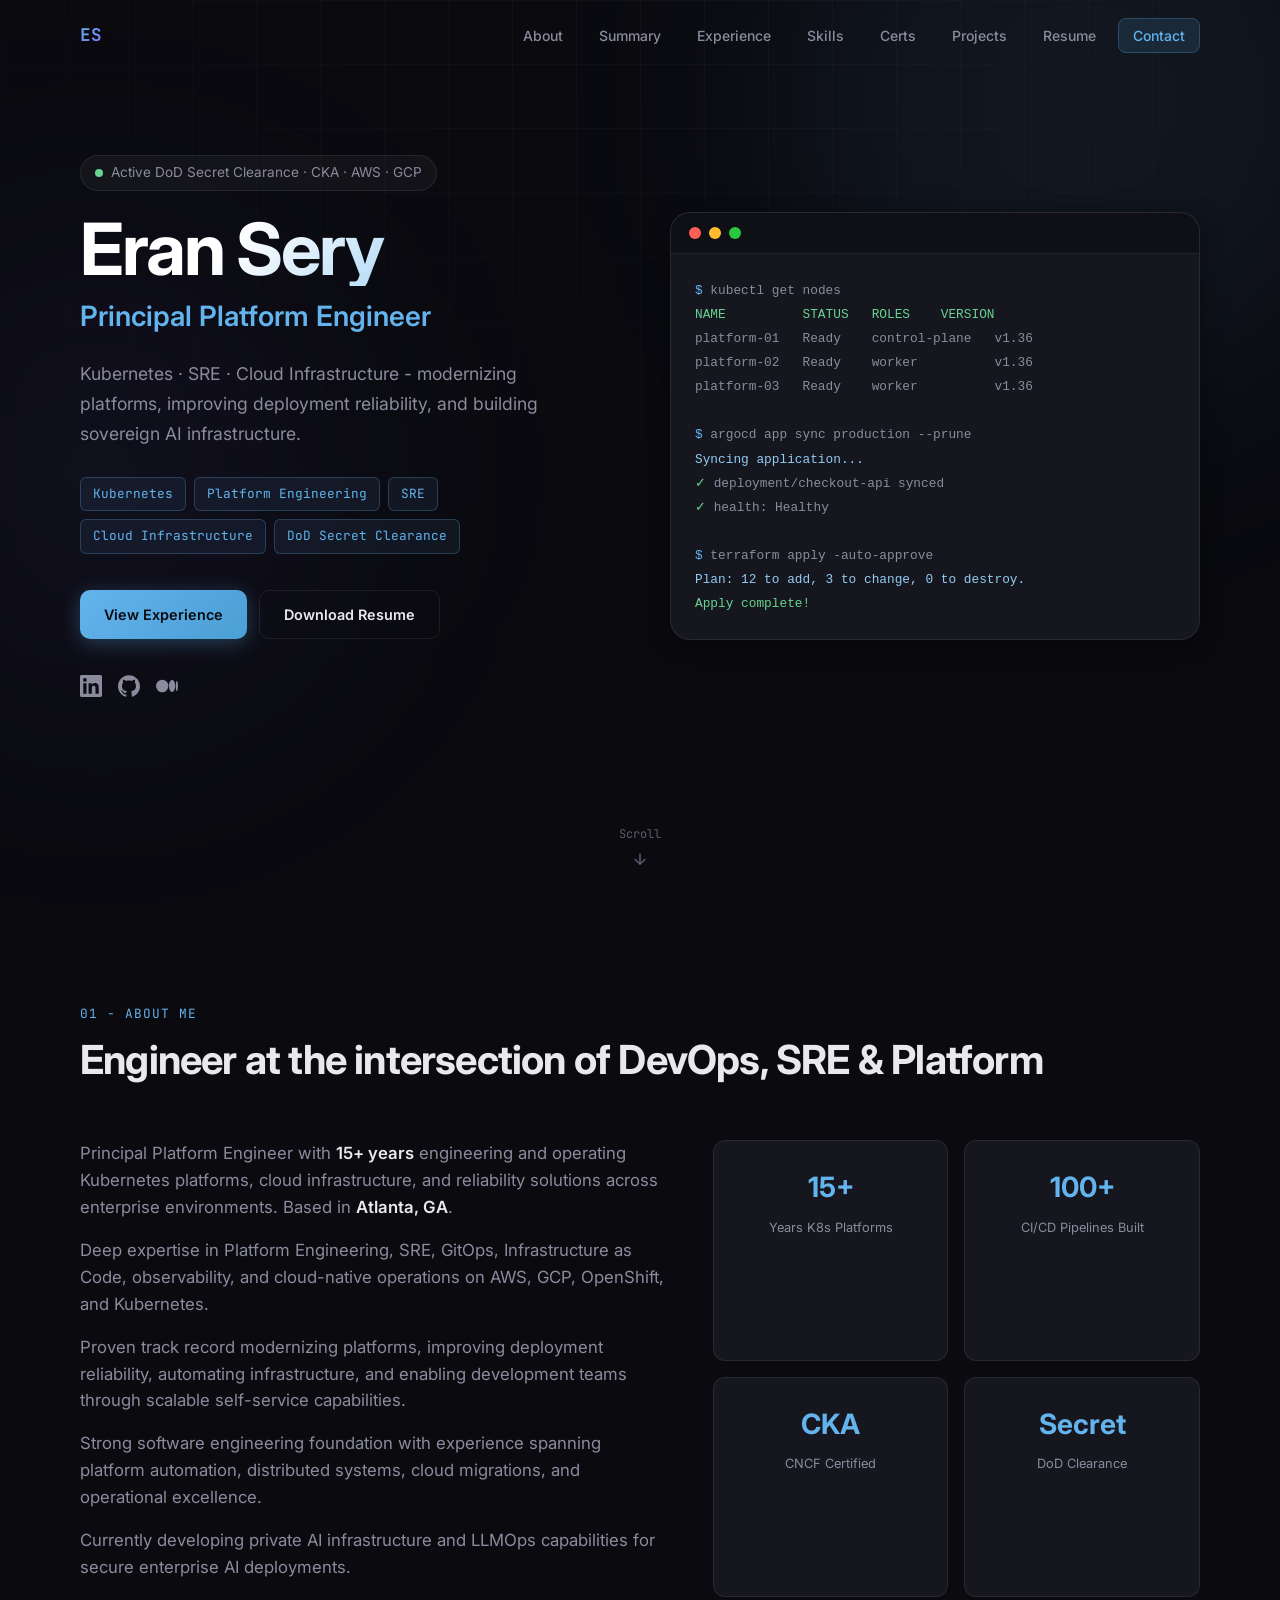
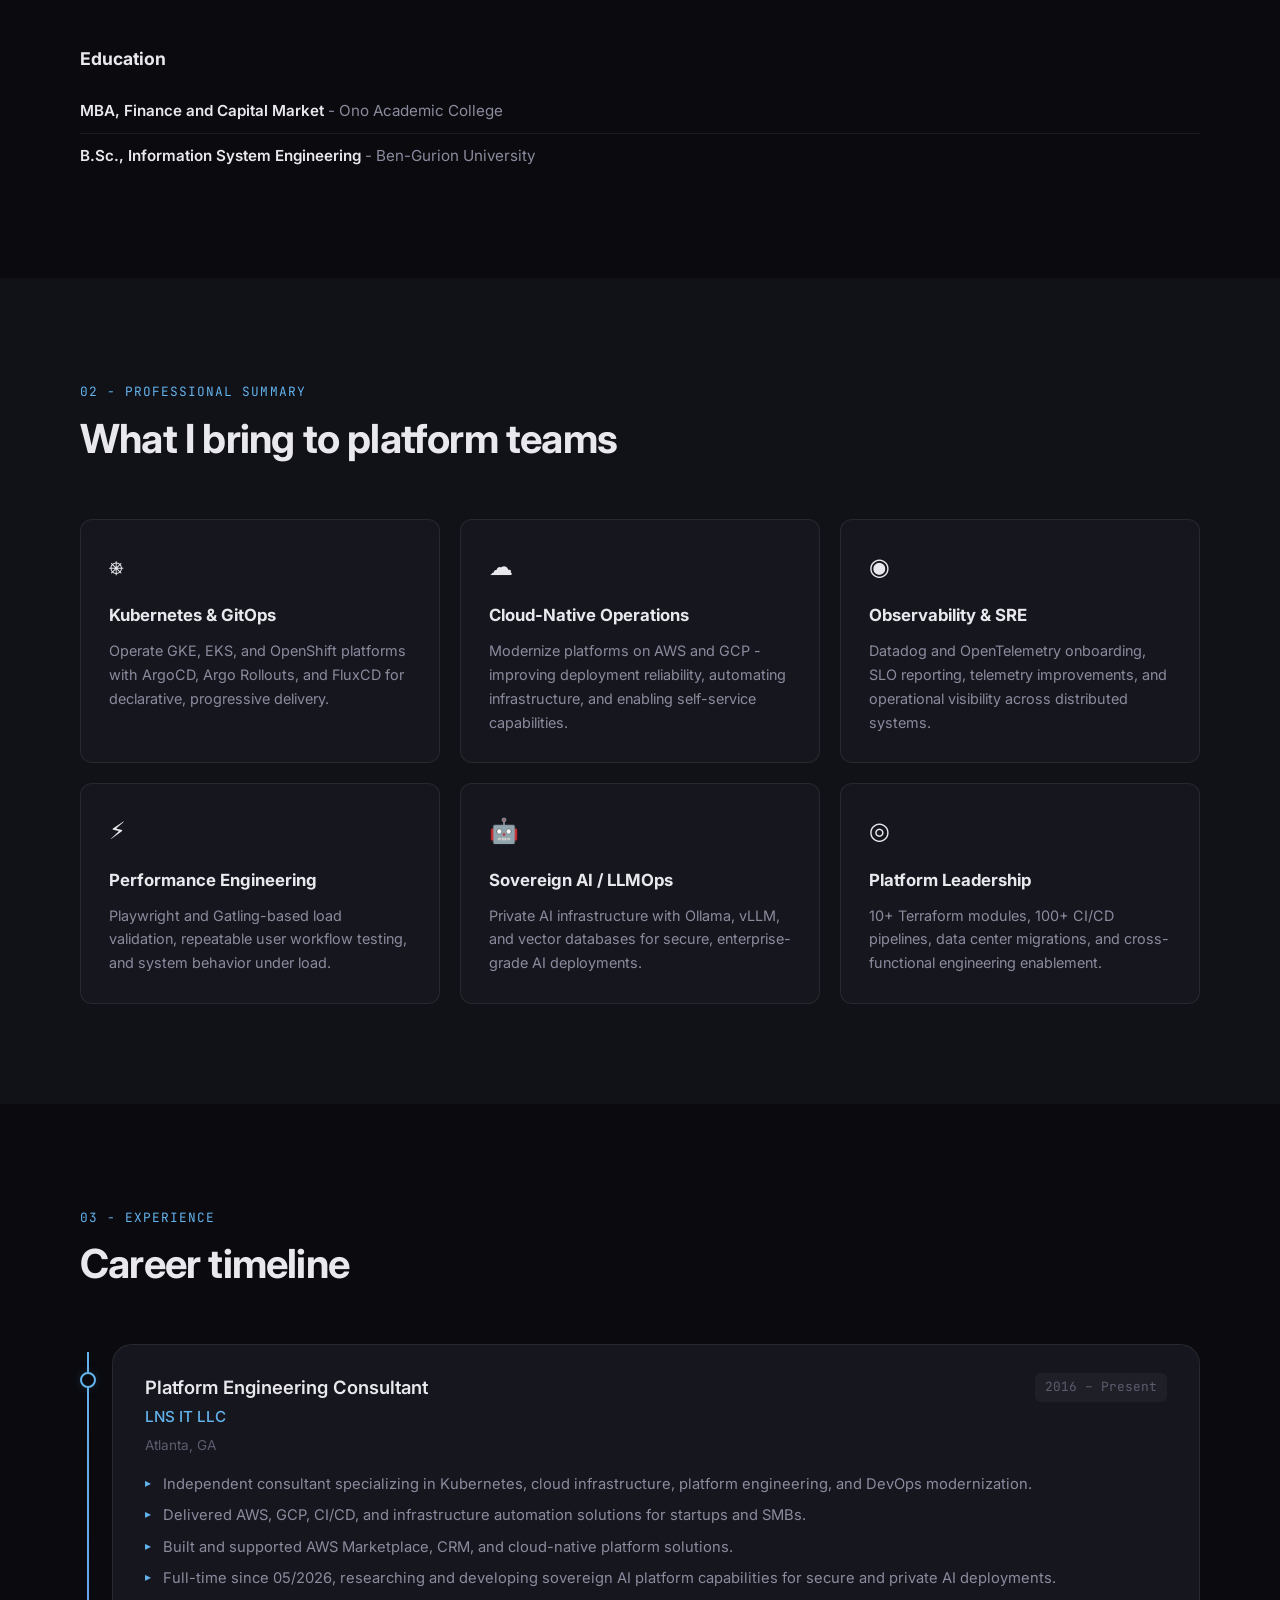
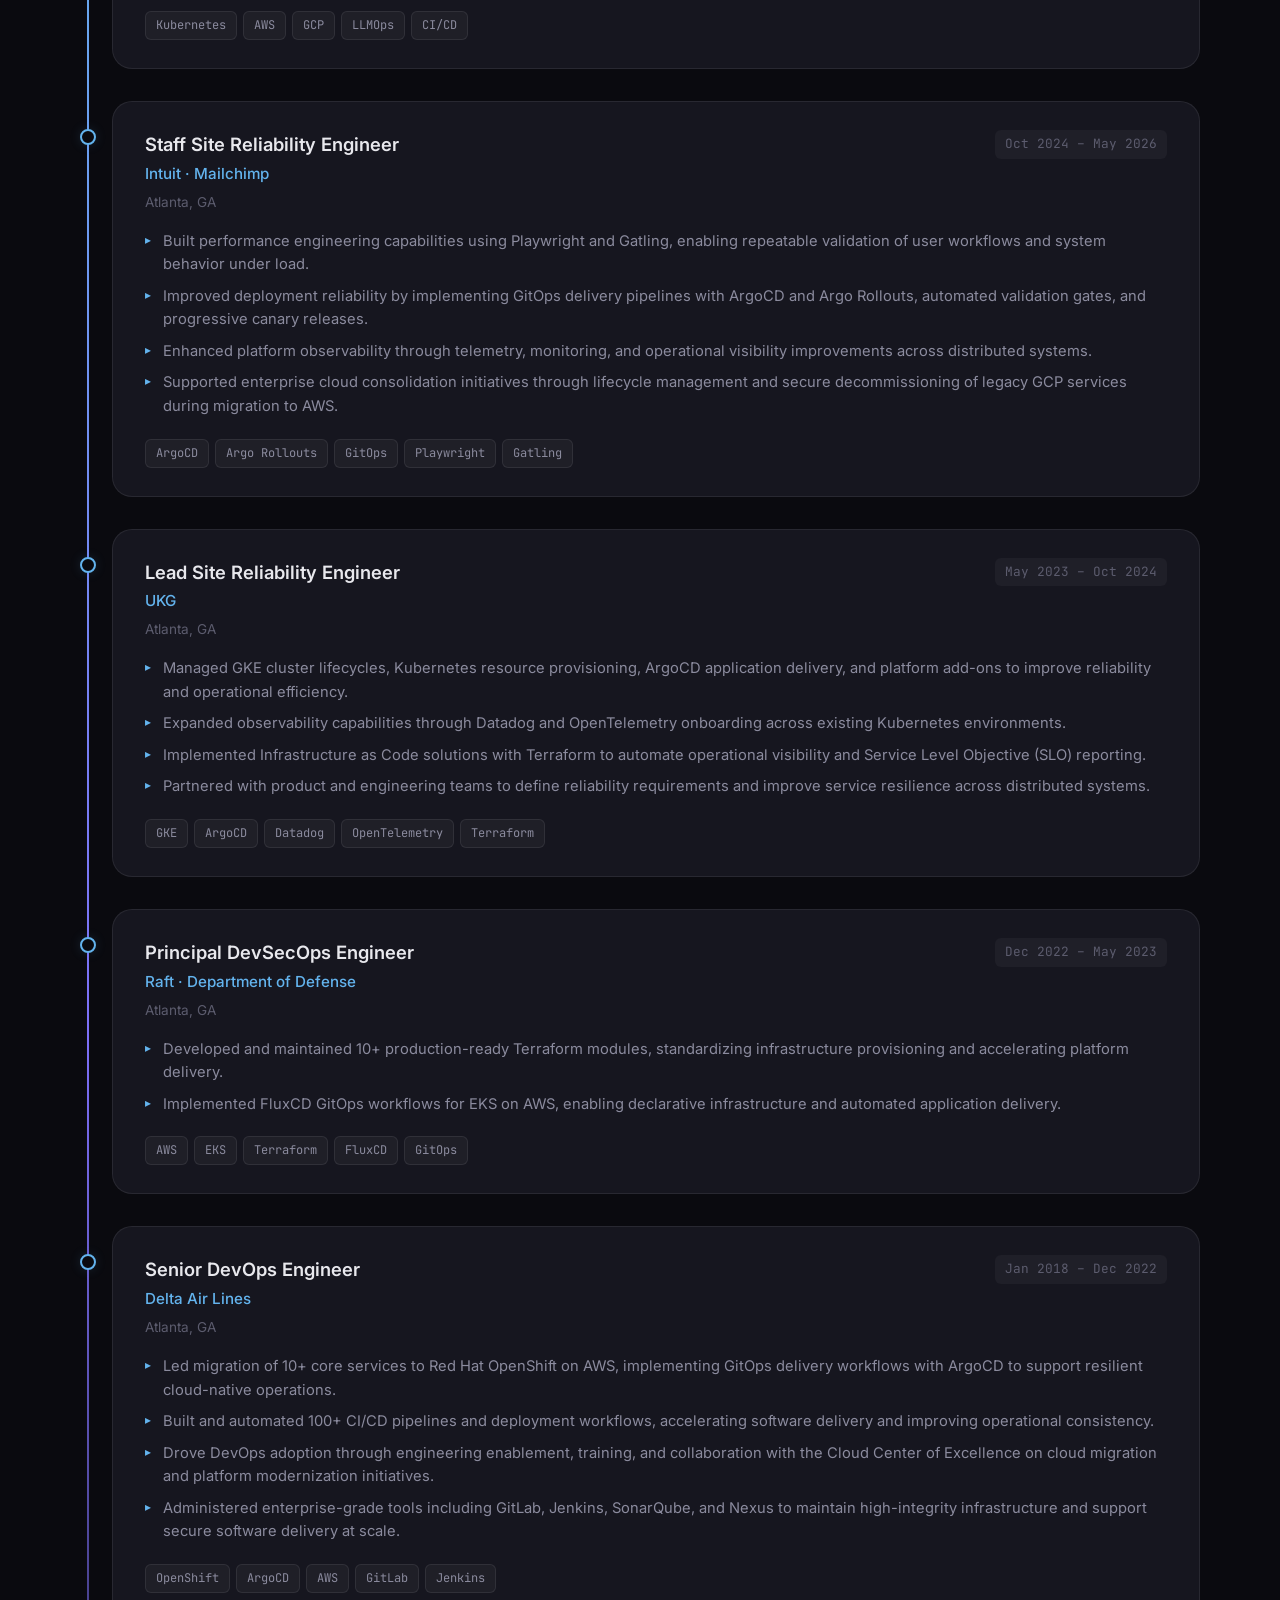
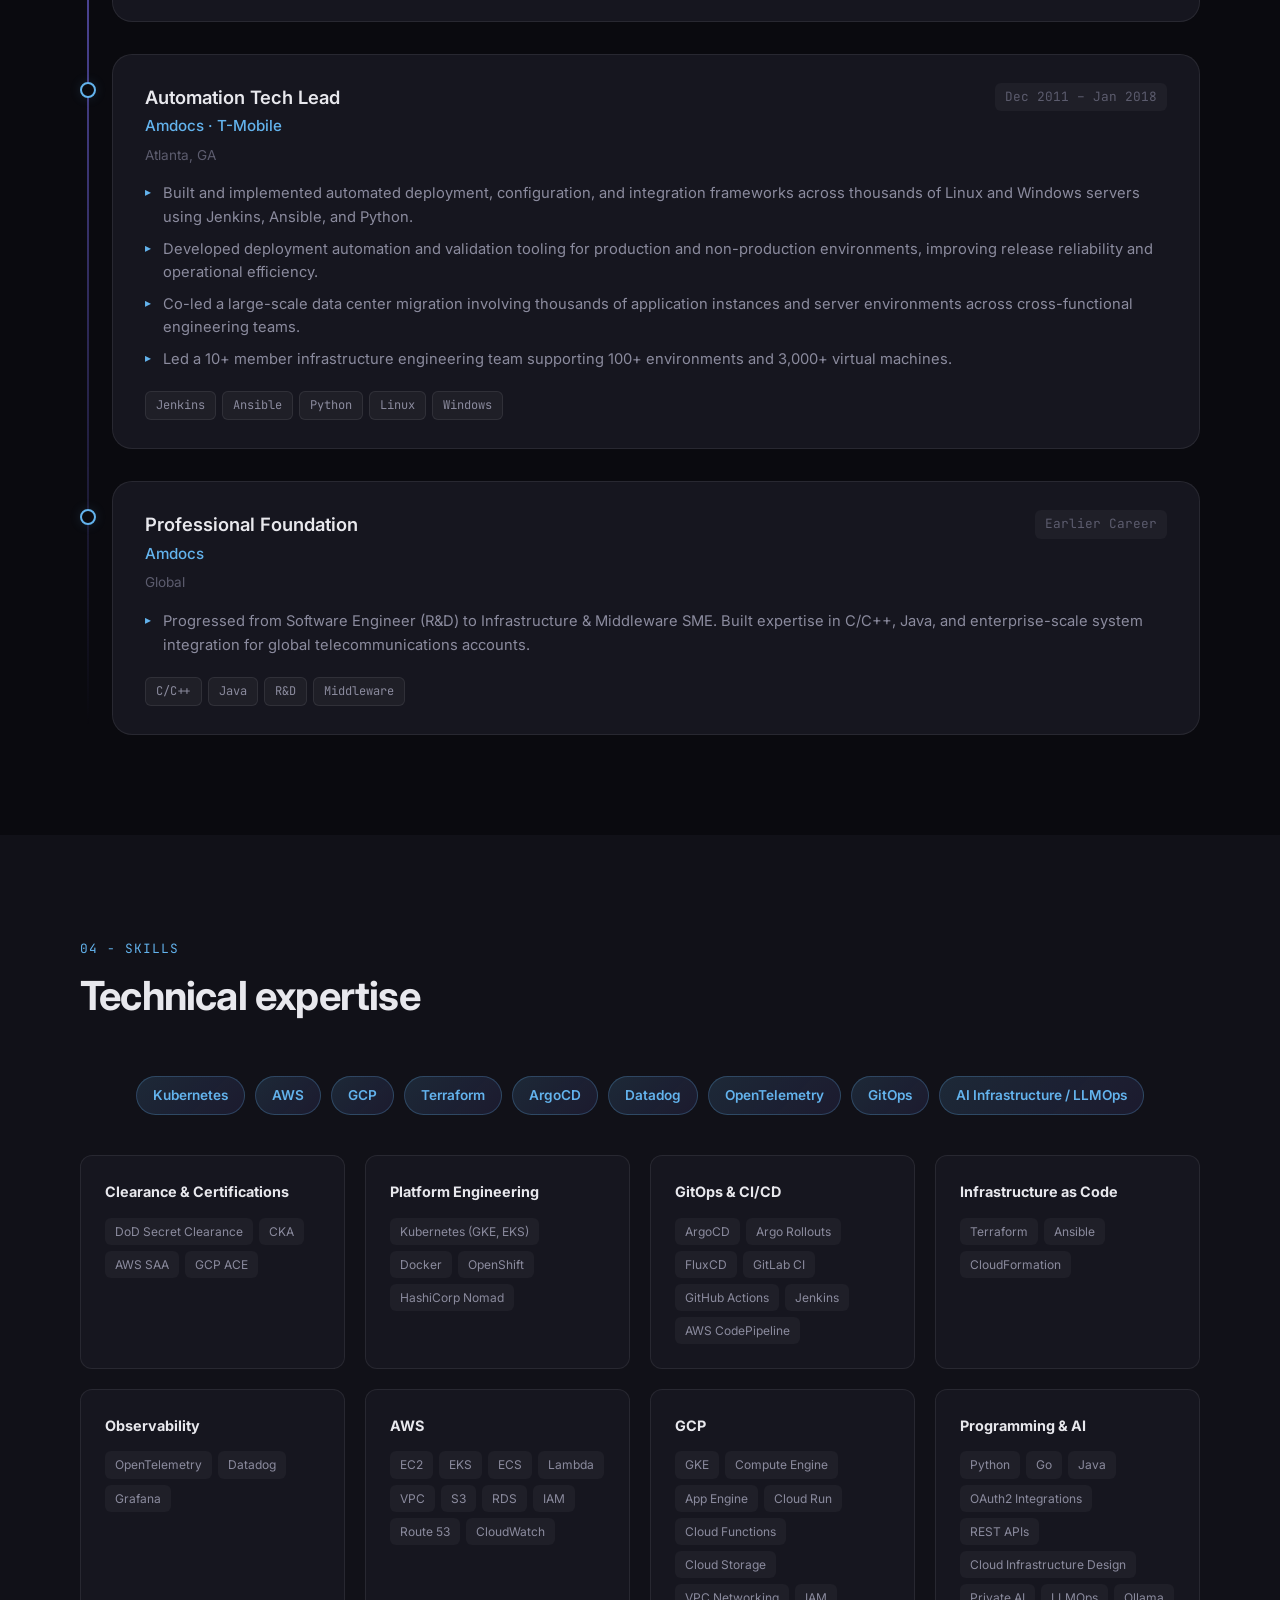
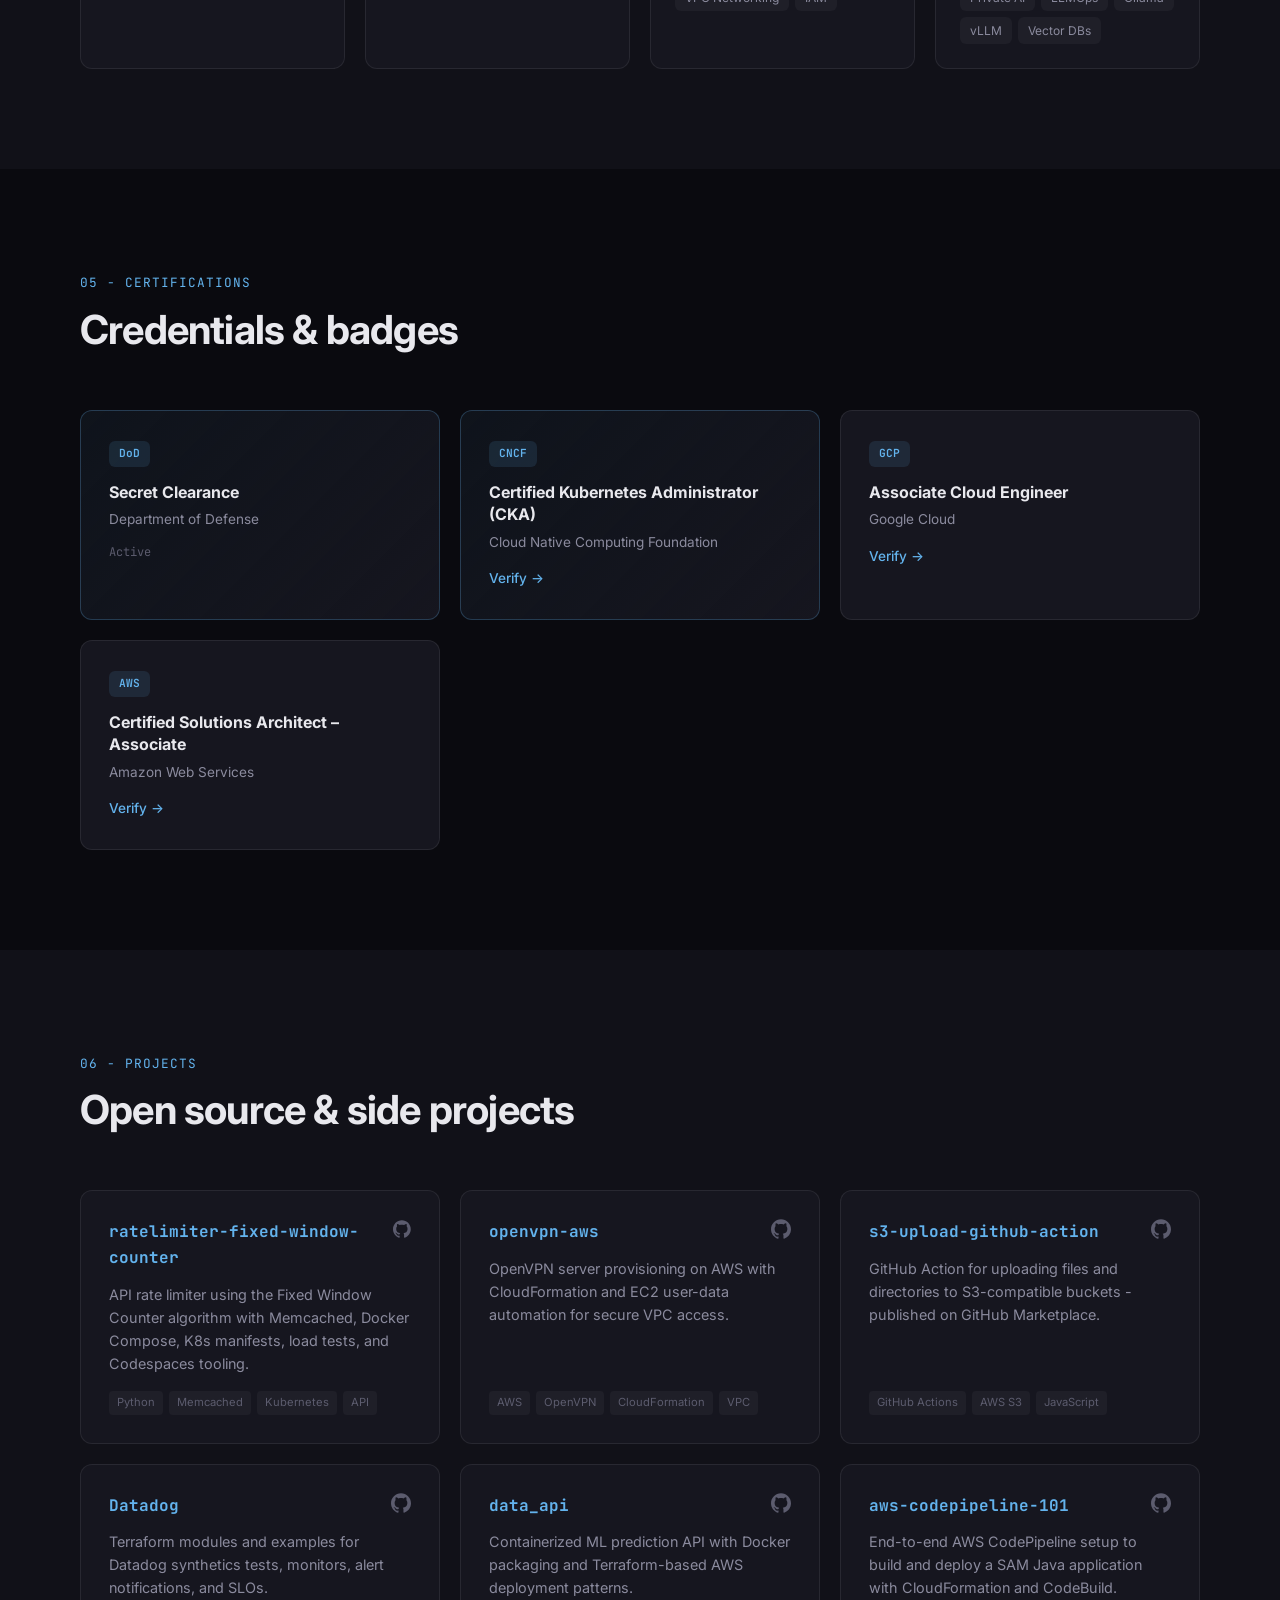
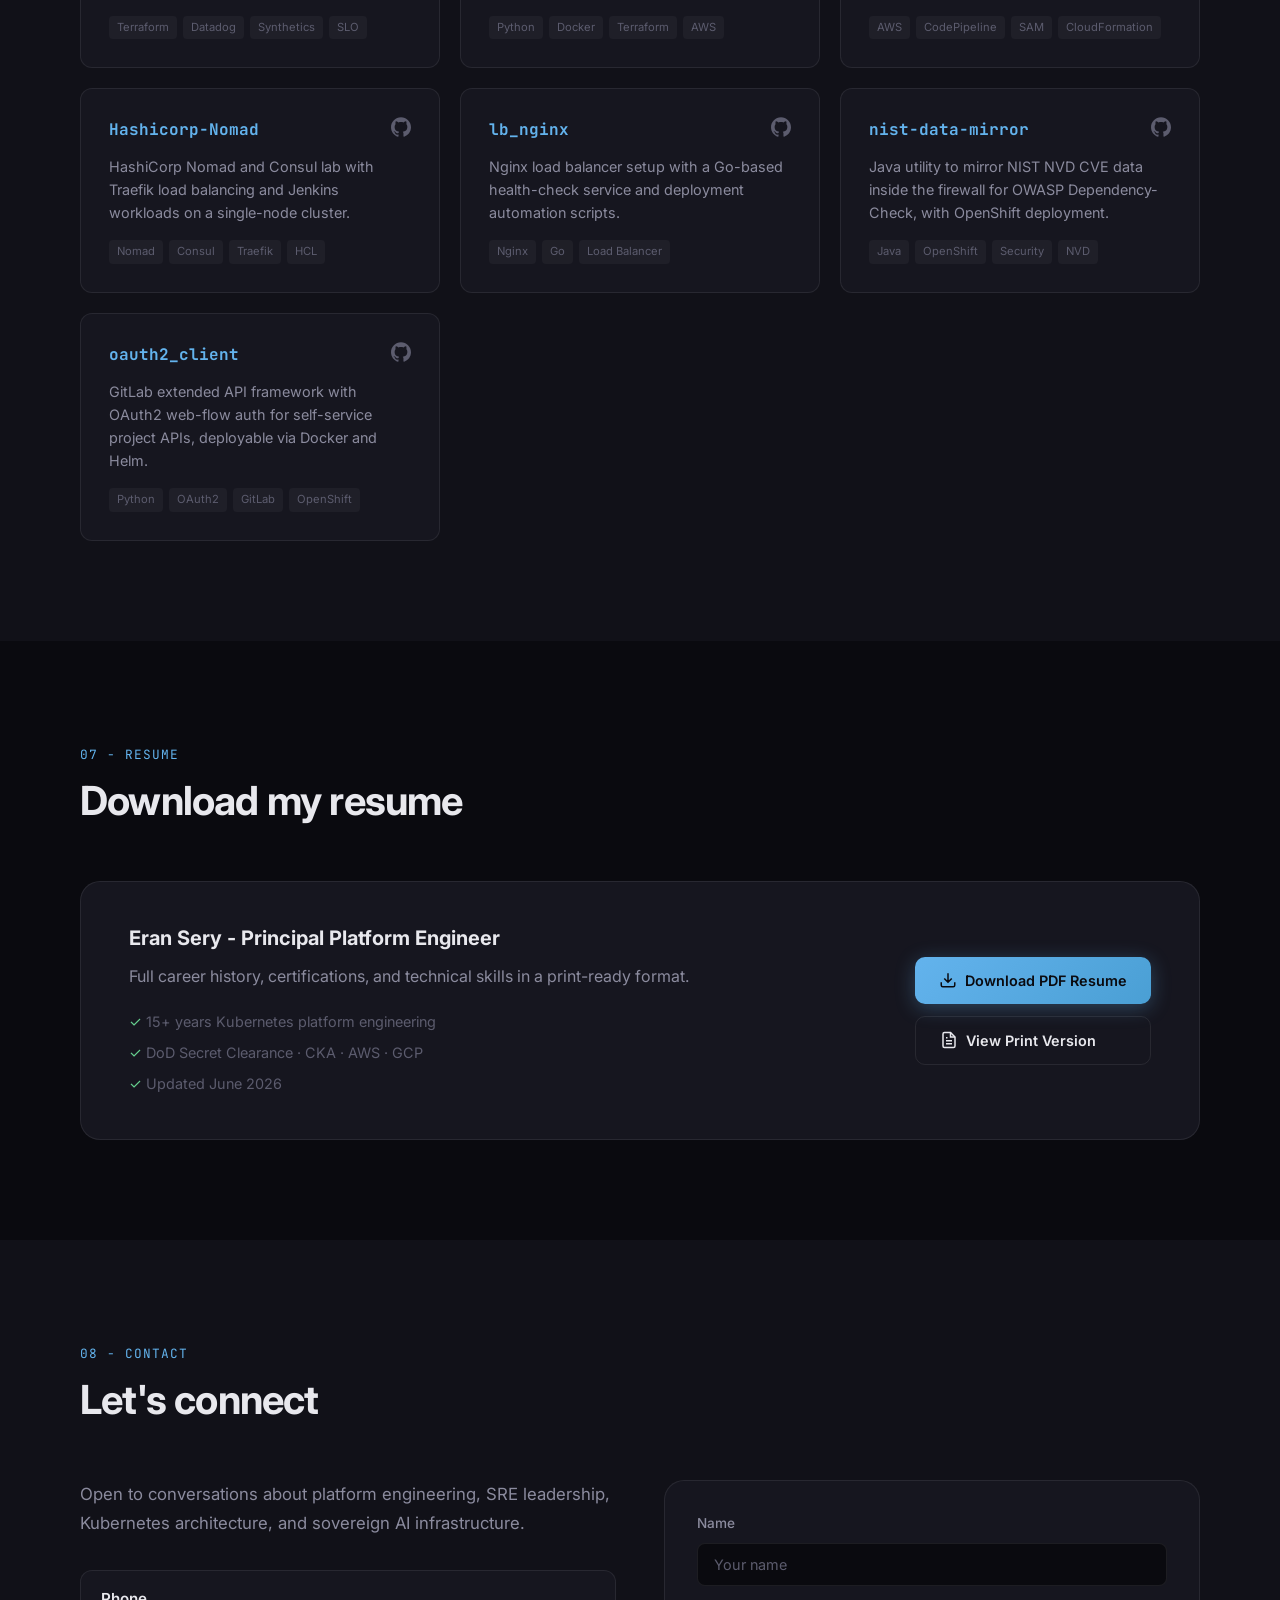
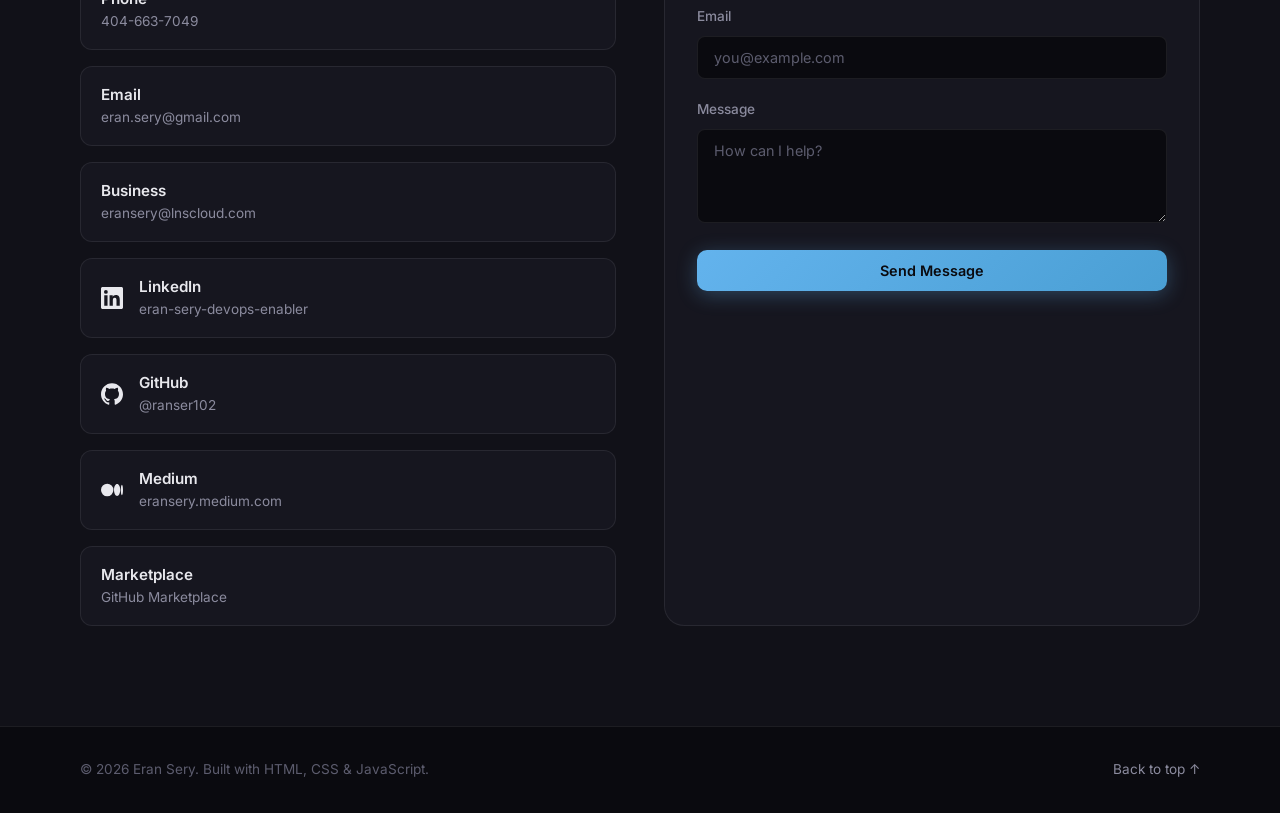
==== commit 9a9410e4: "Update hero terminal Kubernetes version to v1.36. Co-authored-by: Cursor <cursoragent@cursor.com>" ====
--- a/index.html
+++ b/index.html
@@ -88,9 +88,9 @@
             </div>
             <pre class="terminal__body"><code><span class="t-prompt">$</span> kubectl get nodes
 <span class="t-ok">NAME</span>          <span class="t-ok">STATUS</span>   <span class="t-ok">ROLES</span>    <span class="t-ok">VERSION</span>
-platform-01   Ready    control-plane   v1.29.2
-platform-02   Ready    worker          v1.29.2
-platform-03   Ready    worker          v1.29.2
+platform-01   Ready    control-plane   v1.36
+platform-02   Ready    worker          v1.36
+platform-03   Ready    worker          v1.36
 
 <span class="t-prompt">$</span> argocd app sync production --prune
 <span class="t-info">Syncing application...</span>
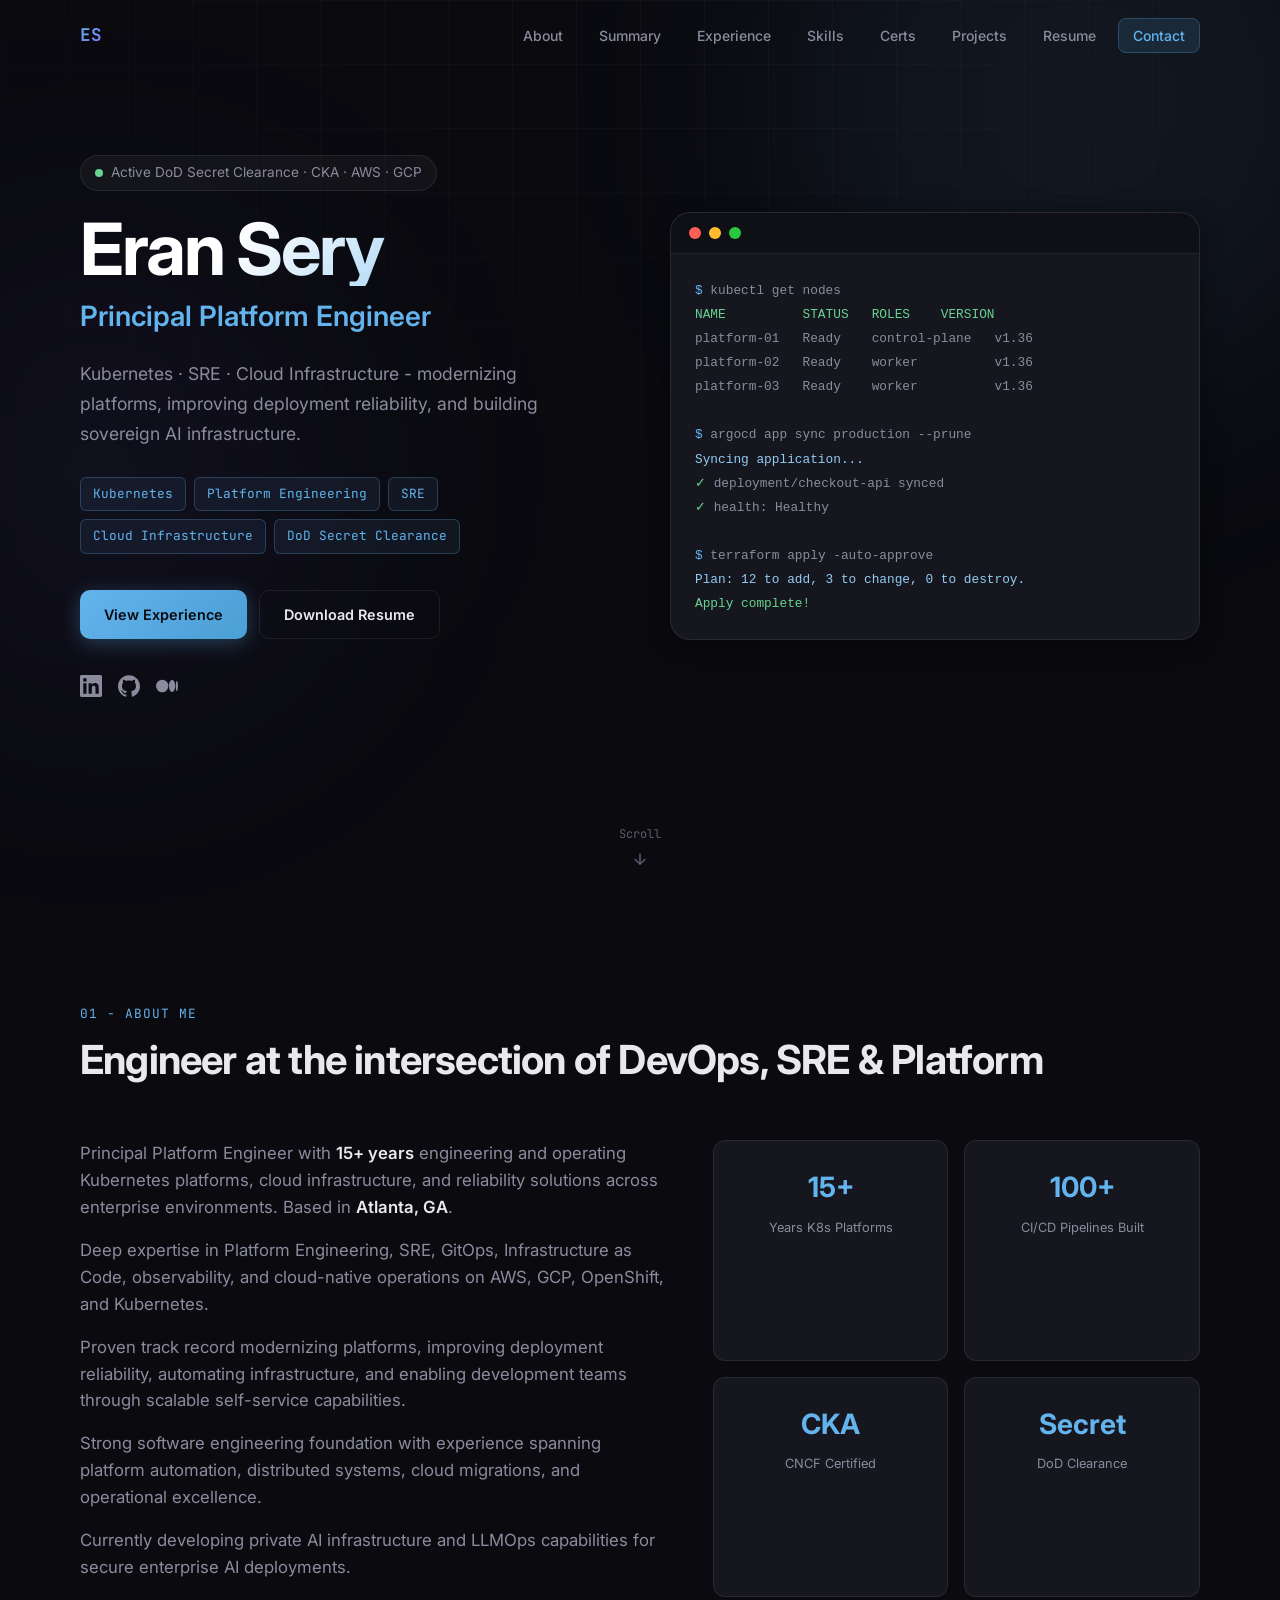
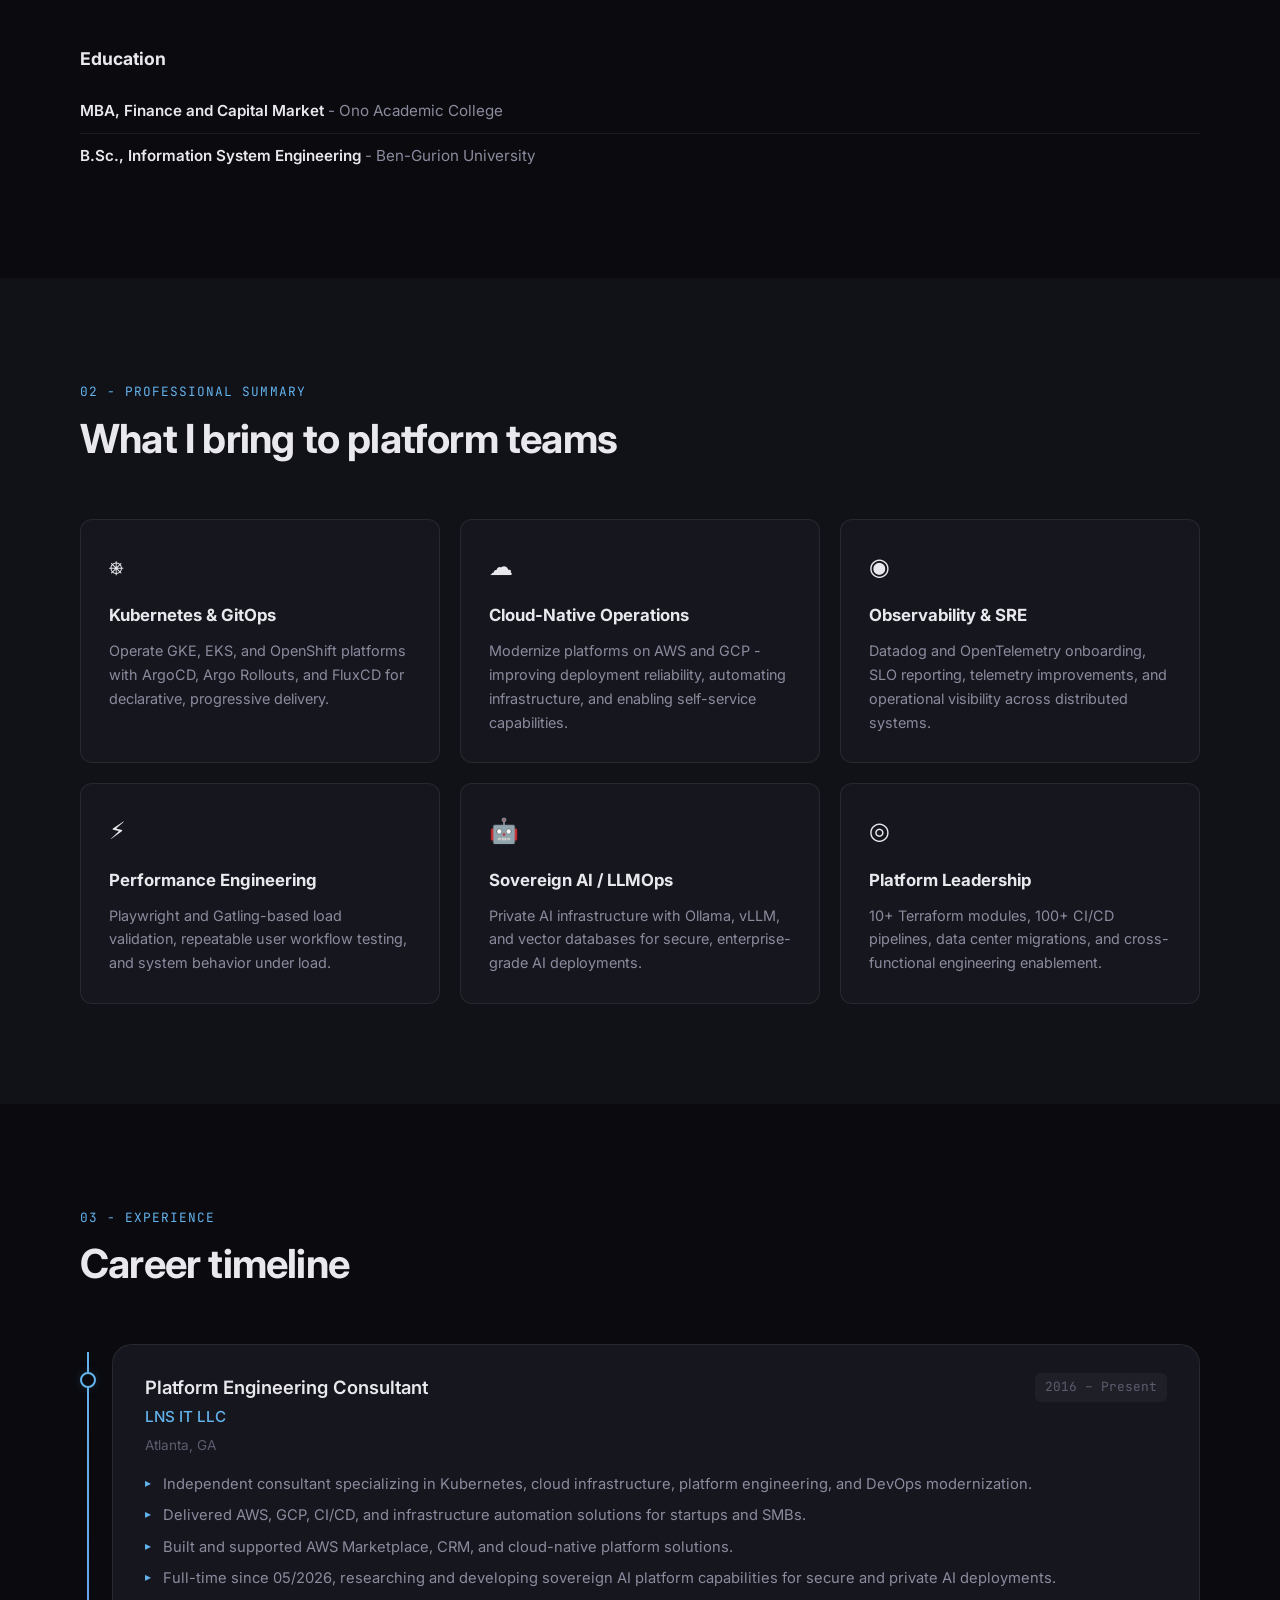
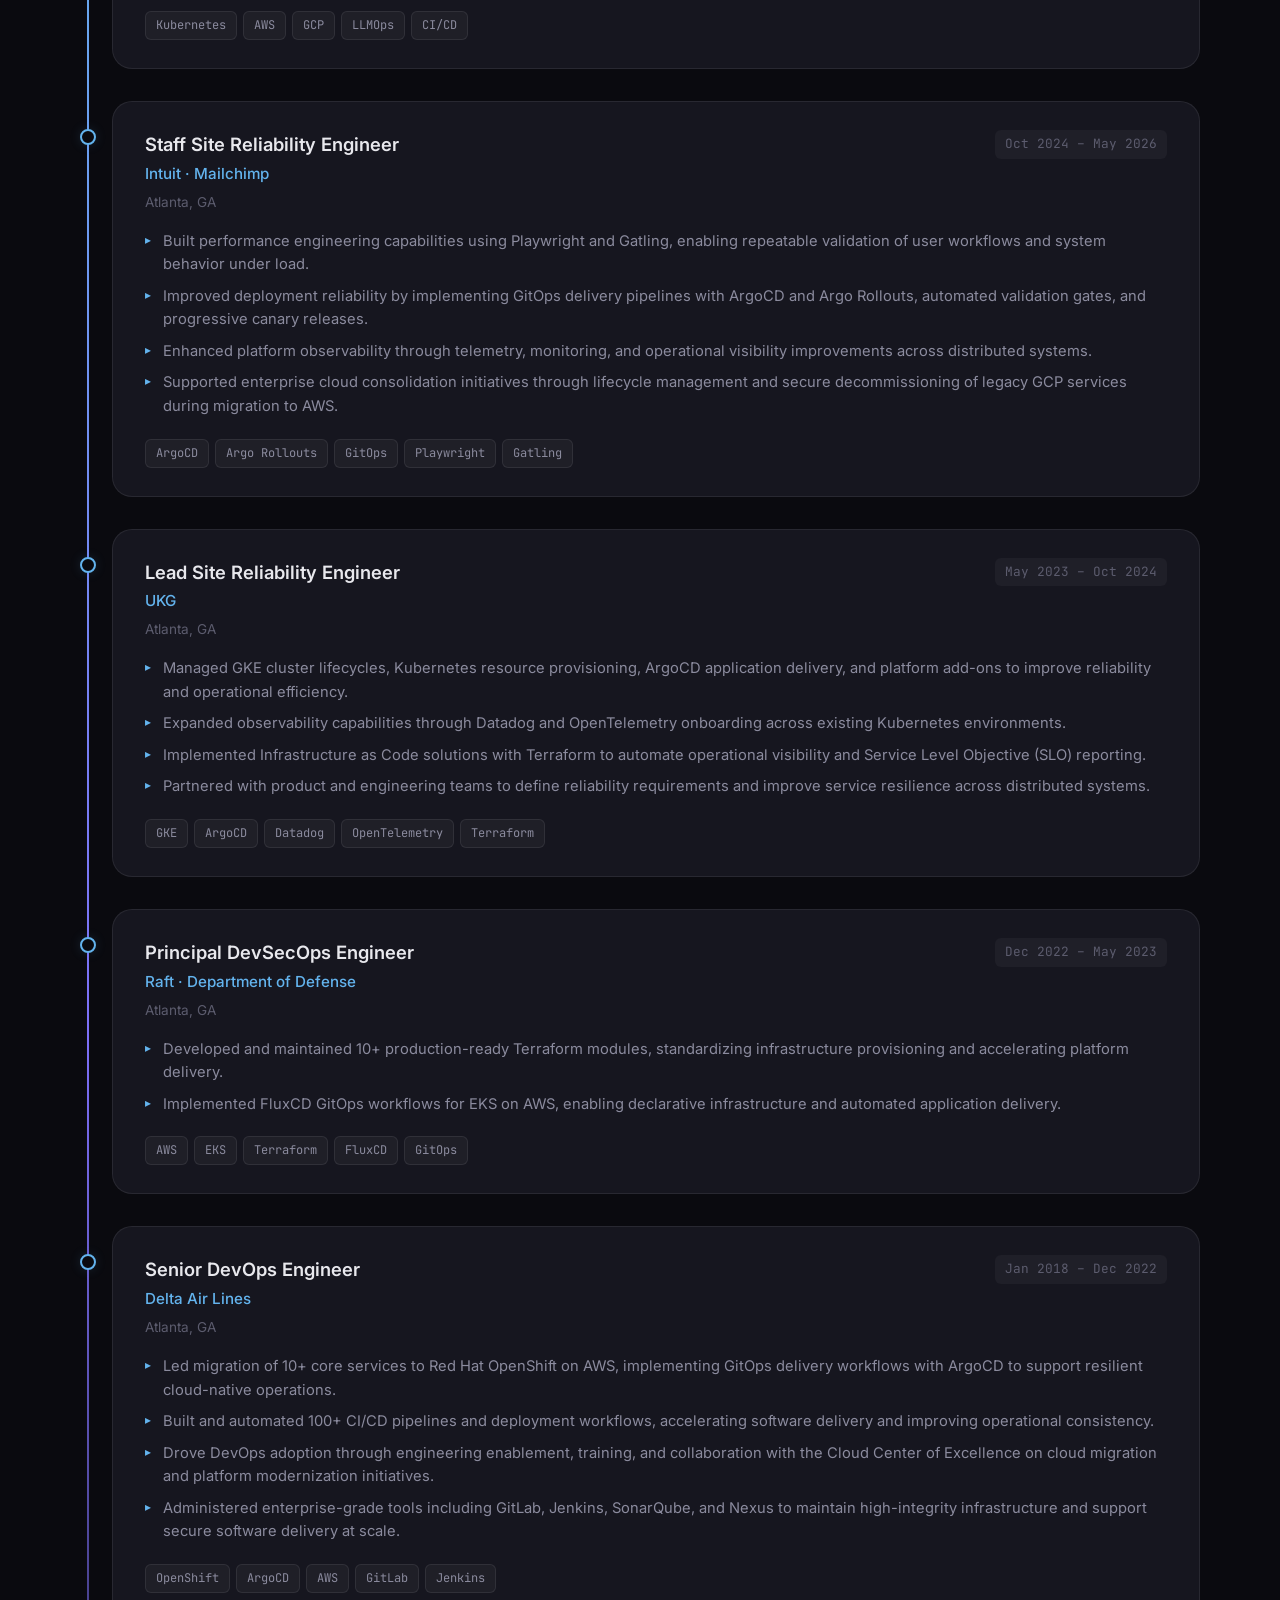
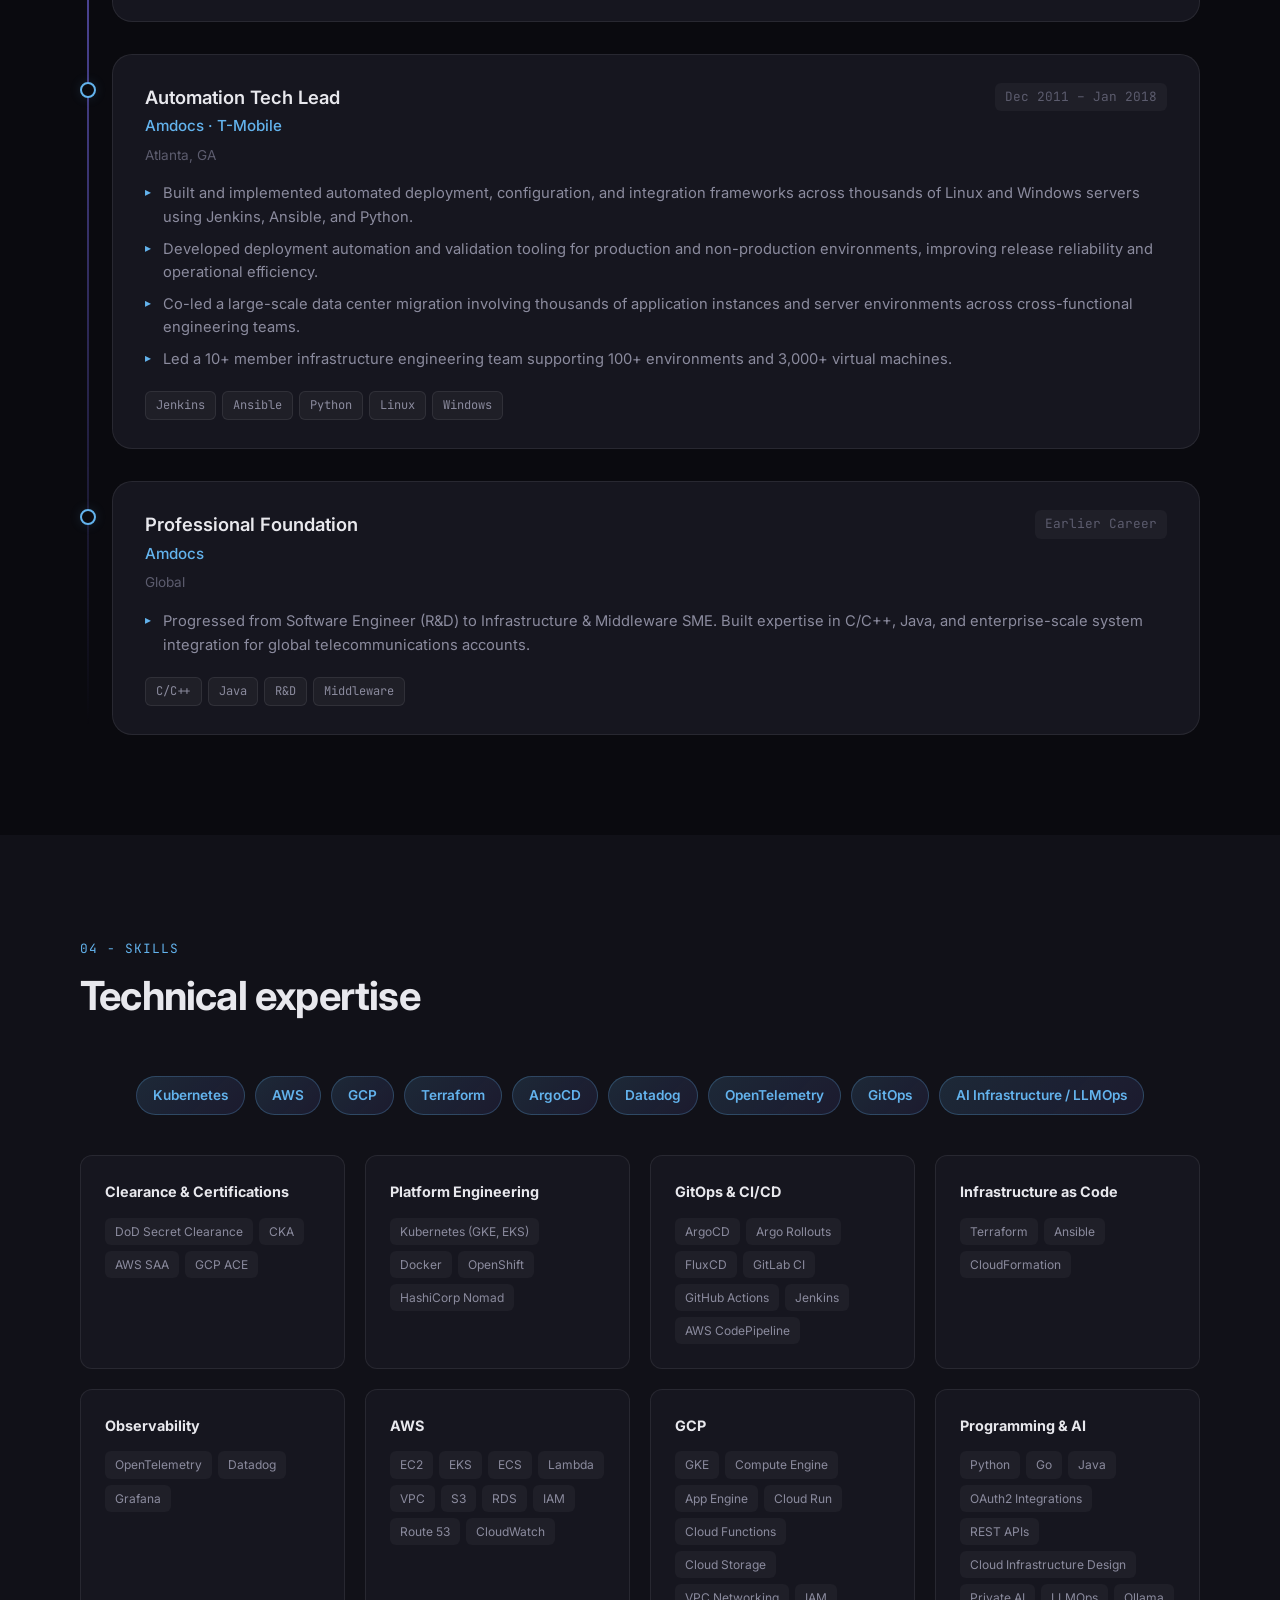
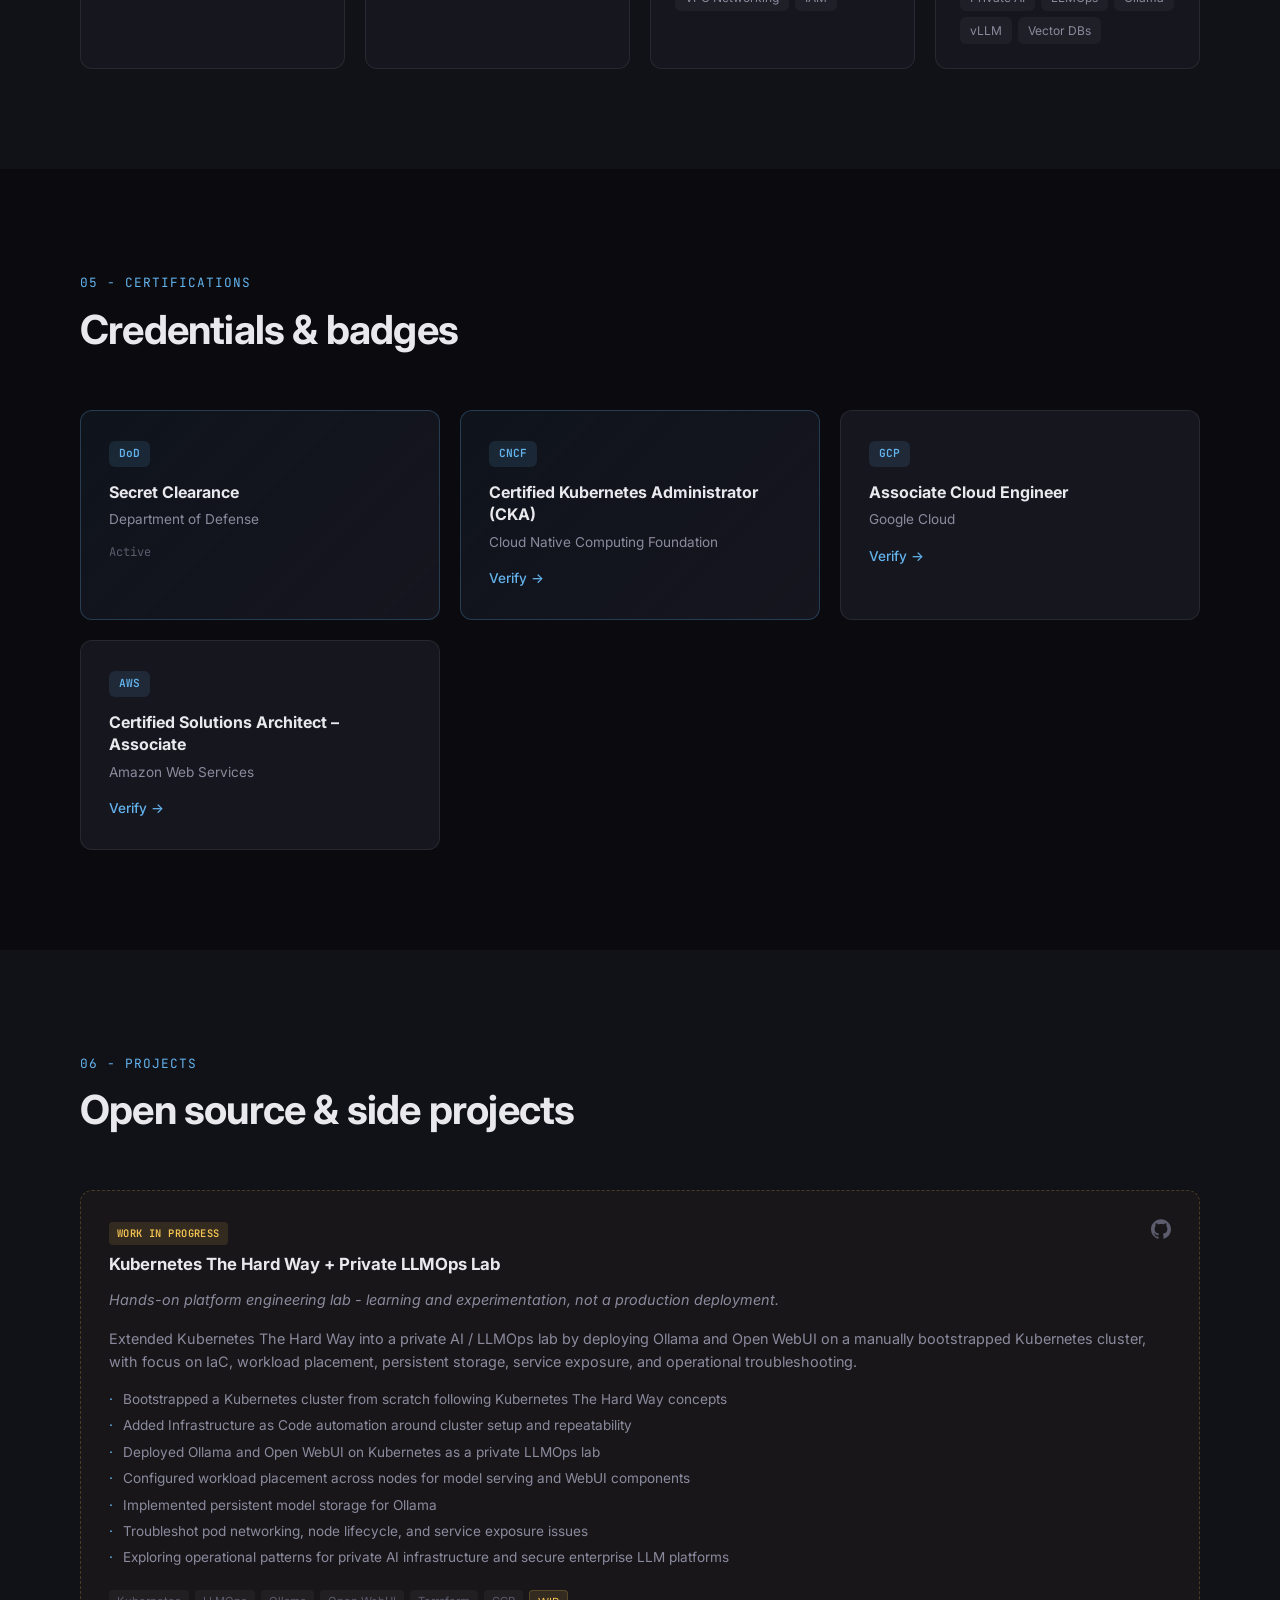
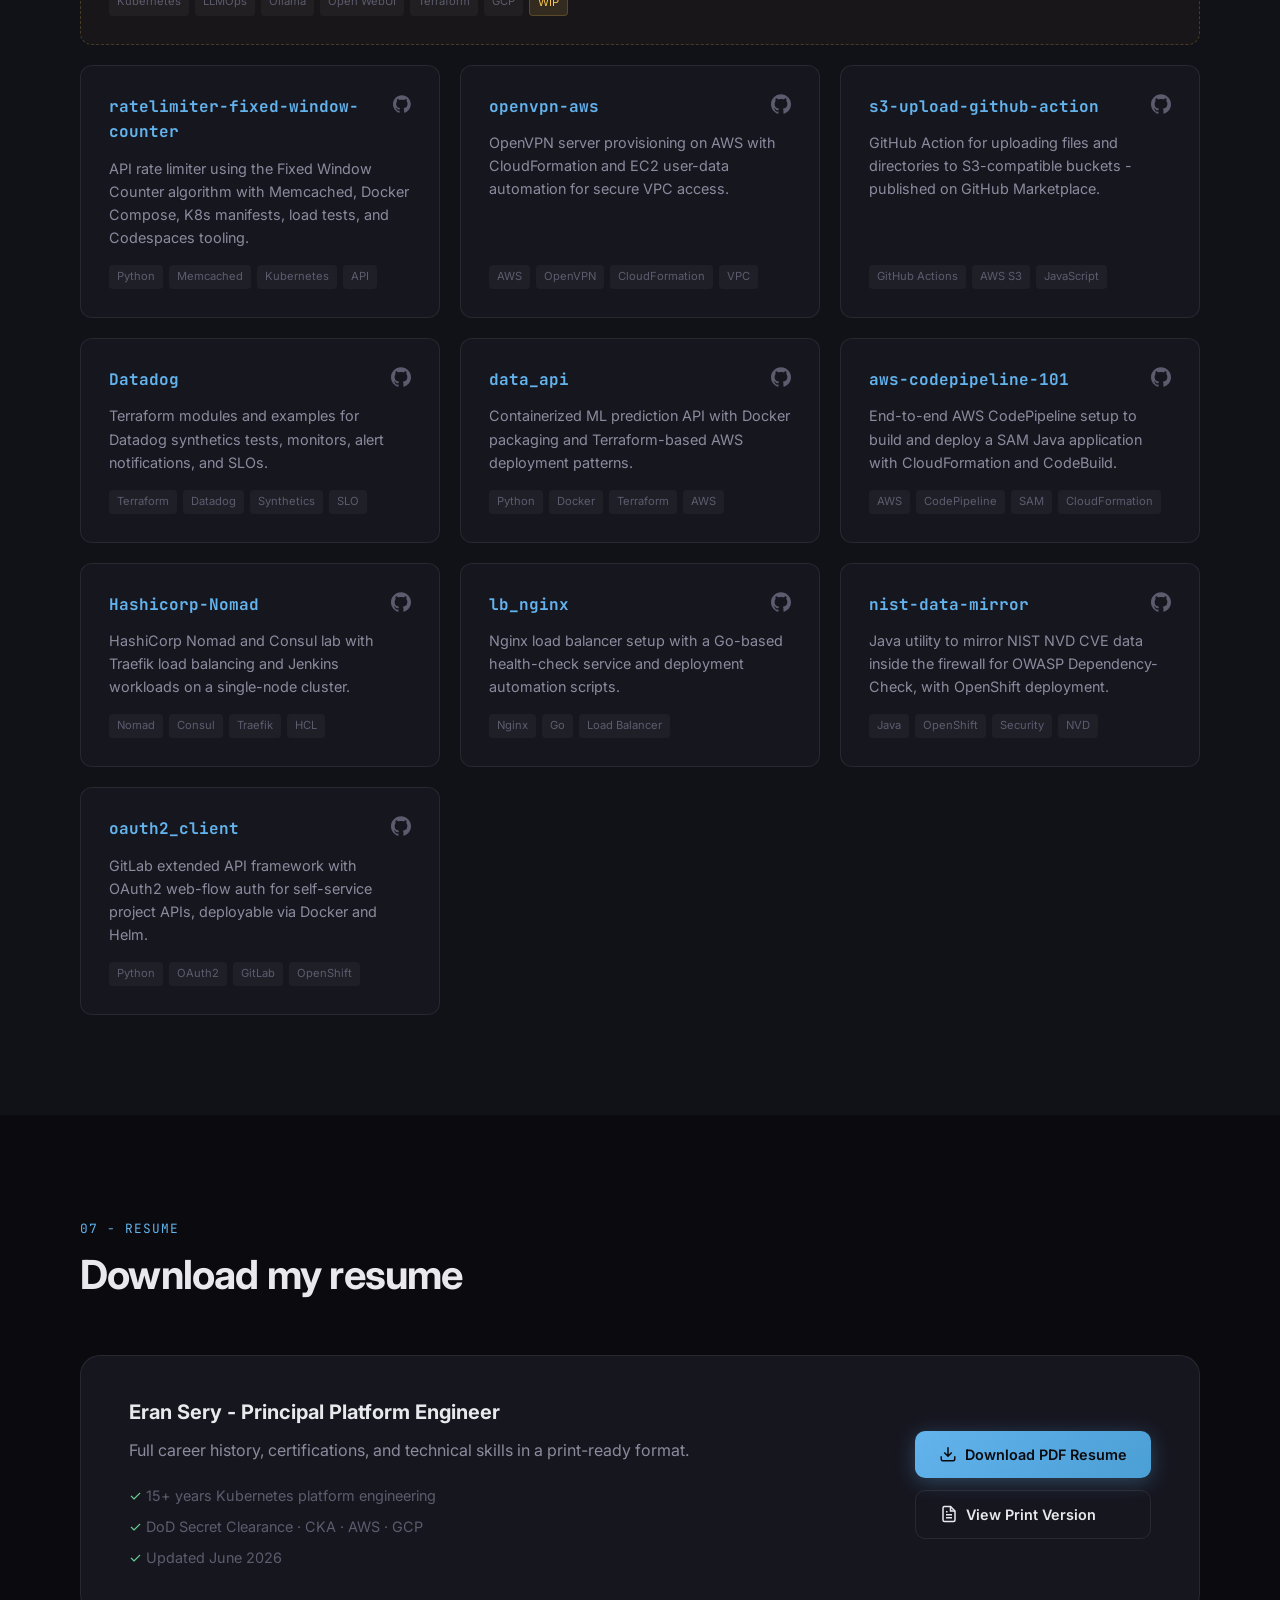
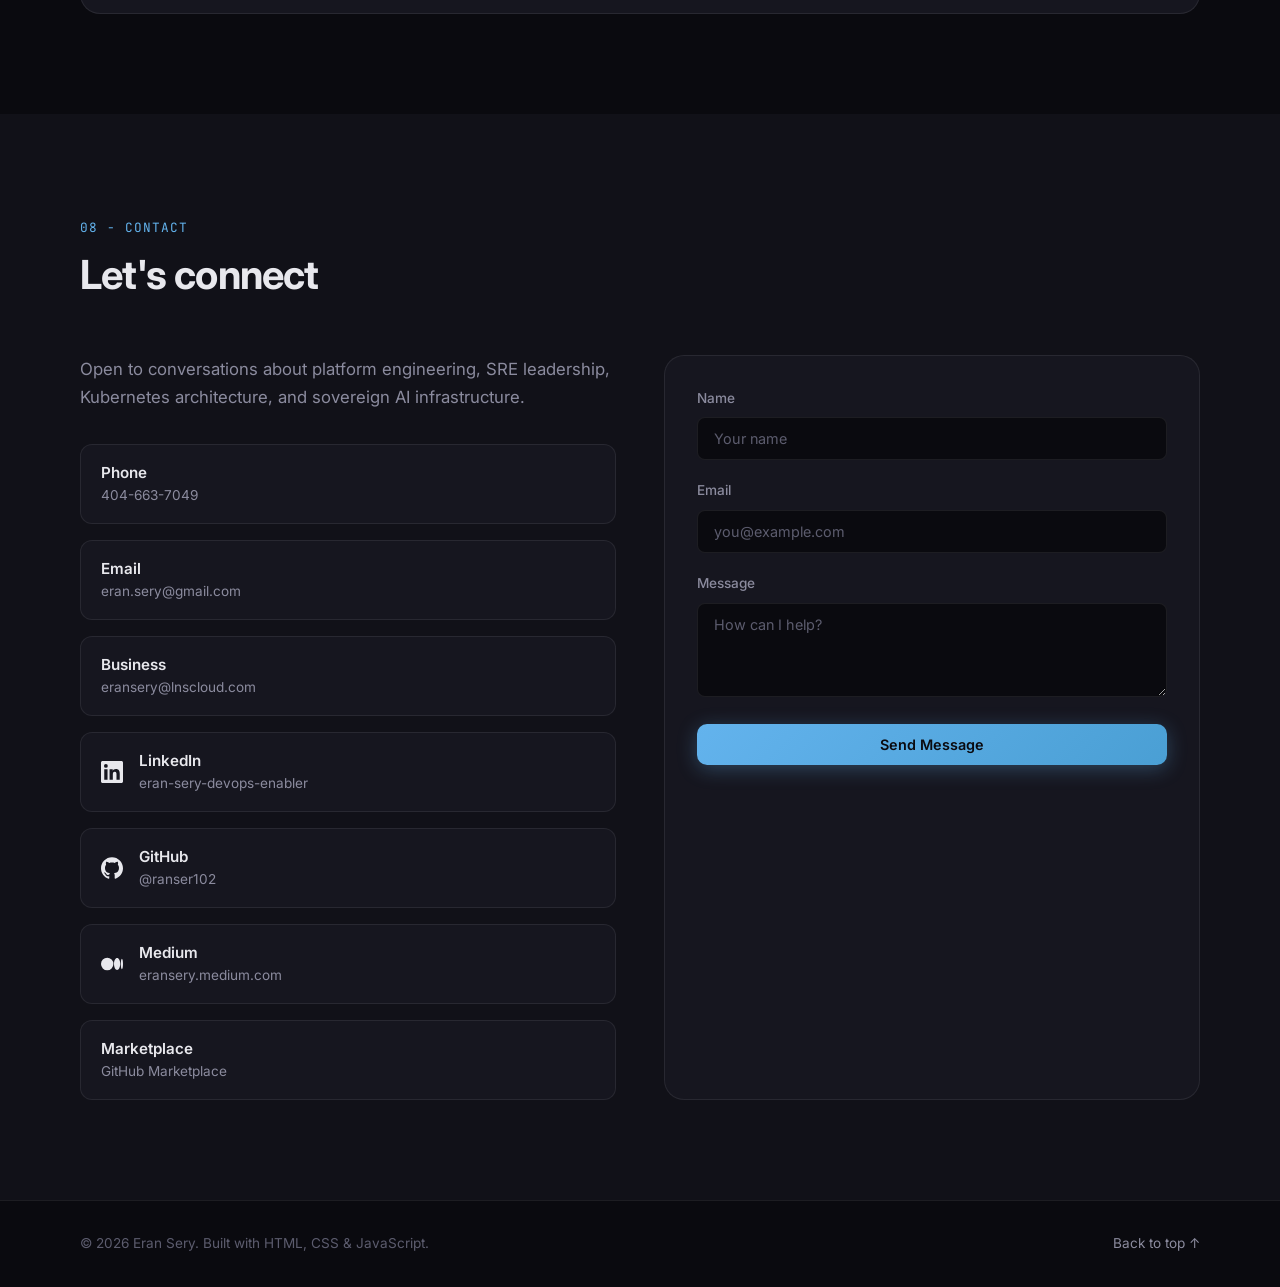
==== commit b0991a1e: "Add WIP Kubernetes The Hard Way LLMOps lab project. Feature the hands-on lab at the top of Projects " ====
--- a/index.html
+++ b/index.html
@@ -500,6 +500,32 @@
           <h2 class="section__title">Open source &amp; side projects</h2>
         </div>
         <div class="projects__grid">
+          <article class="project-card project-card--lab">
+            <div class="project-card__header">
+              <div class="project-card__title-group">
+                <span class="project-card__badge">Work In Progress</span>
+                <h3>Kubernetes The Hard Way + Private LLMOps Lab</h3>
+              </div>
+              <a href="https://github.com/ranser102/kubernetes-the-hard-way/tree/iac01/scripts" target="_blank" rel="noopener" aria-label="View on GitHub">
+                <svg viewBox="0 0 24 24" fill="currentColor" width="20" height="20"><path d="M12 .297c-6.63 0-12 5.373-12 12 0 5.303 3.438 9.8 8.205 11.385.6.113.82-.258.82-.577 0-.285-.01-1.04-.015-2.04-3.338.724-4.042-1.61-4.042-1.61C4.422 18.07 3.633 17.7 3.633 17.7c-1.087-.744.084-.729.084-.729 1.205.084 1.838 1.236 1.838 1.236 1.07 1.835 2.809 1.305 3.495.998.108-.776.417-1.305.76-1.605-2.665-.3-5.466-1.332-5.466-5.93 0-1.31.465-2.38 1.235-3.22-.135-.303-.54-1.523.105-3.176 0 0 1.005-.322 3.3 1.23.96-.267 1.98-.399 3-.405 1.02.006 2.04.138 3 .405 2.28-1.552 3.285-1.23 3.285-1.23.645 1.653.24 2.873.12 3.176.765.84 1.23 1.91 1.23 3.22 0 4.61-2.805 5.625-5.475 5.92.42.36.81 1.096.81 2.22 0 1.606-.015 2.896-.015 3.286 0 .315.21.69.825.57C20.565 22.092 24 17.592 24 12.297c0-6.627-5.373-12-12-12"/></svg>
+              </a>
+            </div>
+            <p class="project-card__lab-note">Hands-on platform engineering lab - learning and experimentation, not a production deployment.</p>
+            <p>Extended Kubernetes The Hard Way into a private AI / LLMOps lab by deploying Ollama and Open WebUI on a manually bootstrapped Kubernetes cluster, with focus on IaC, workload placement, persistent storage, service exposure, and operational troubleshooting.</p>
+            <ul class="project-card__highlights">
+              <li>Bootstrapped a Kubernetes cluster from scratch following Kubernetes The Hard Way concepts</li>
+              <li>Added Infrastructure as Code automation around cluster setup and repeatability</li>
+              <li>Deployed Ollama and Open WebUI on Kubernetes as a private LLMOps lab</li>
+              <li>Configured workload placement across nodes for model serving and WebUI components</li>
+              <li>Implemented persistent model storage for Ollama</li>
+              <li>Troubleshot pod networking, node lifecycle, and service exposure issues</li>
+              <li>Exploring operational patterns for private AI infrastructure and secure enterprise LLM platforms</li>
+            </ul>
+            <div class="project-card__tags">
+              <span>Kubernetes</span><span>LLMOps</span><span>Ollama</span><span>Open WebUI</span><span>Terraform</span><span>GCP</span><span class="tag--wip">WIP</span>
+            </div>
+          </article>
+
           <article class="project-card">
             <div class="project-card__header">
               <h3>ratelimiter-fixed-window-counter</h3>
--- a/styles.css
+++ b/styles.css
@@ -833,6 +833,79 @@
   transform: translateY(-4px);
 }
 
+.project-card--lab {
+  grid-column: 1 / -1;
+  border-style: dashed;
+  border-color: rgba(246, 196, 83, 0.22);
+  background: rgba(246, 196, 83, 0.03);
+}
+
+.project-card--lab:hover {
+  transform: none;
+  border-color: rgba(246, 196, 83, 0.38);
+}
+
+.project-card__title-group {
+  flex: 1;
+  min-width: 0;
+  padding-right: 12px;
+}
+
+.project-card__badge {
+  display: inline-block;
+  font-size: 0.65rem;
+  font-family: var(--font-mono);
+  font-weight: 600;
+  text-transform: uppercase;
+  letter-spacing: 0.04em;
+  padding: 3px 8px;
+  border-radius: 4px;
+  background: rgba(246, 196, 83, 0.12);
+  color: #f6c453;
+  margin-bottom: 8px;
+}
+
+.project-card--lab .project-card__title-group h3 {
+  font-family: var(--font-sans);
+  font-size: 1.05rem;
+  line-height: 1.35;
+  color: var(--text);
+}
+
+.project-card__lab-note {
+  font-size: 0.8rem;
+  font-style: italic;
+  color: var(--text-dim);
+  margin-bottom: 12px;
+}
+
+.project-card__highlights {
+  list-style: none;
+  margin-bottom: 16px;
+}
+
+.project-card__highlights li {
+  position: relative;
+  padding-left: 14px;
+  font-size: 0.85rem;
+  color: var(--text-muted);
+  margin-bottom: 6px;
+  line-height: 1.5;
+}
+
+.project-card__highlights li::before {
+  content: '·';
+  position: absolute;
+  left: 0;
+  color: var(--accent);
+}
+
+.project-card__tags .tag--wip {
+  background: rgba(246, 196, 83, 0.12);
+  color: #f6c453;
+  border: 1px solid rgba(246, 196, 83, 0.2);
+}
+
 .project-card__header {
   display: flex;
   justify-content: space-between;
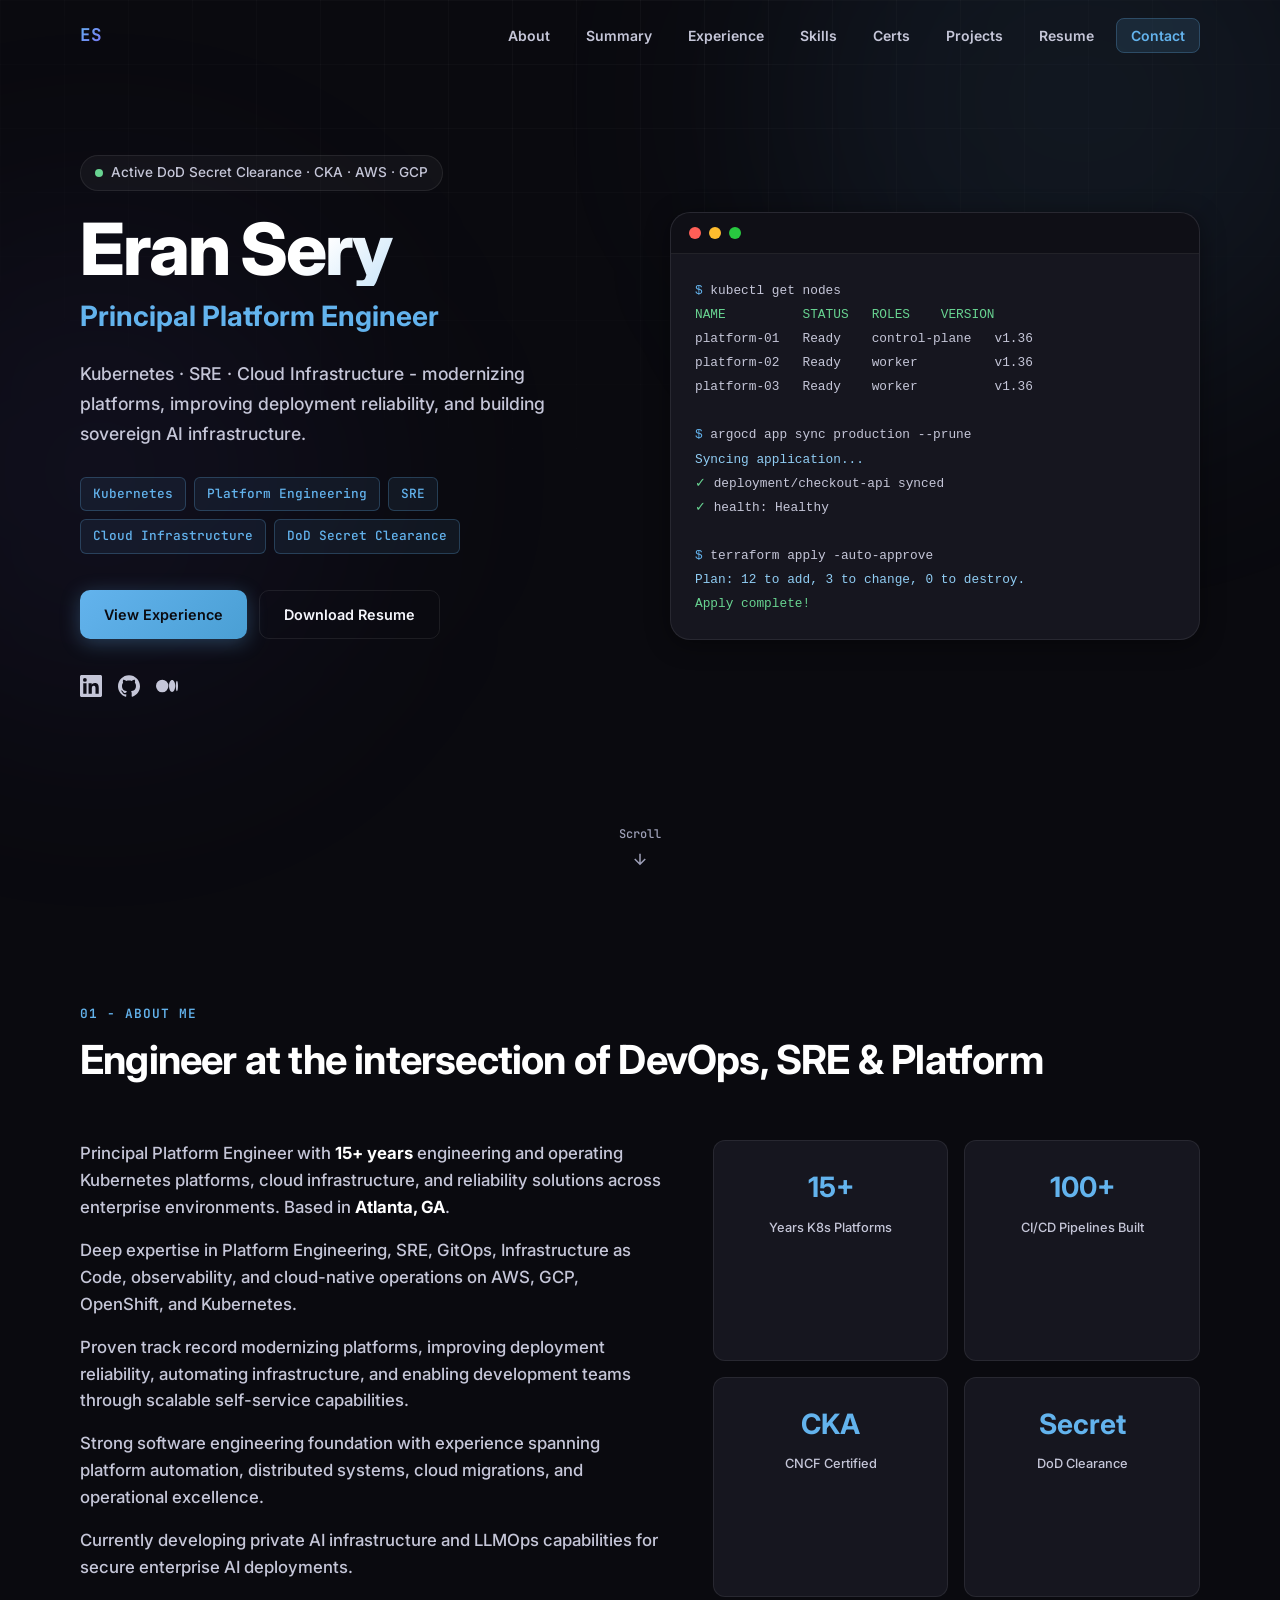
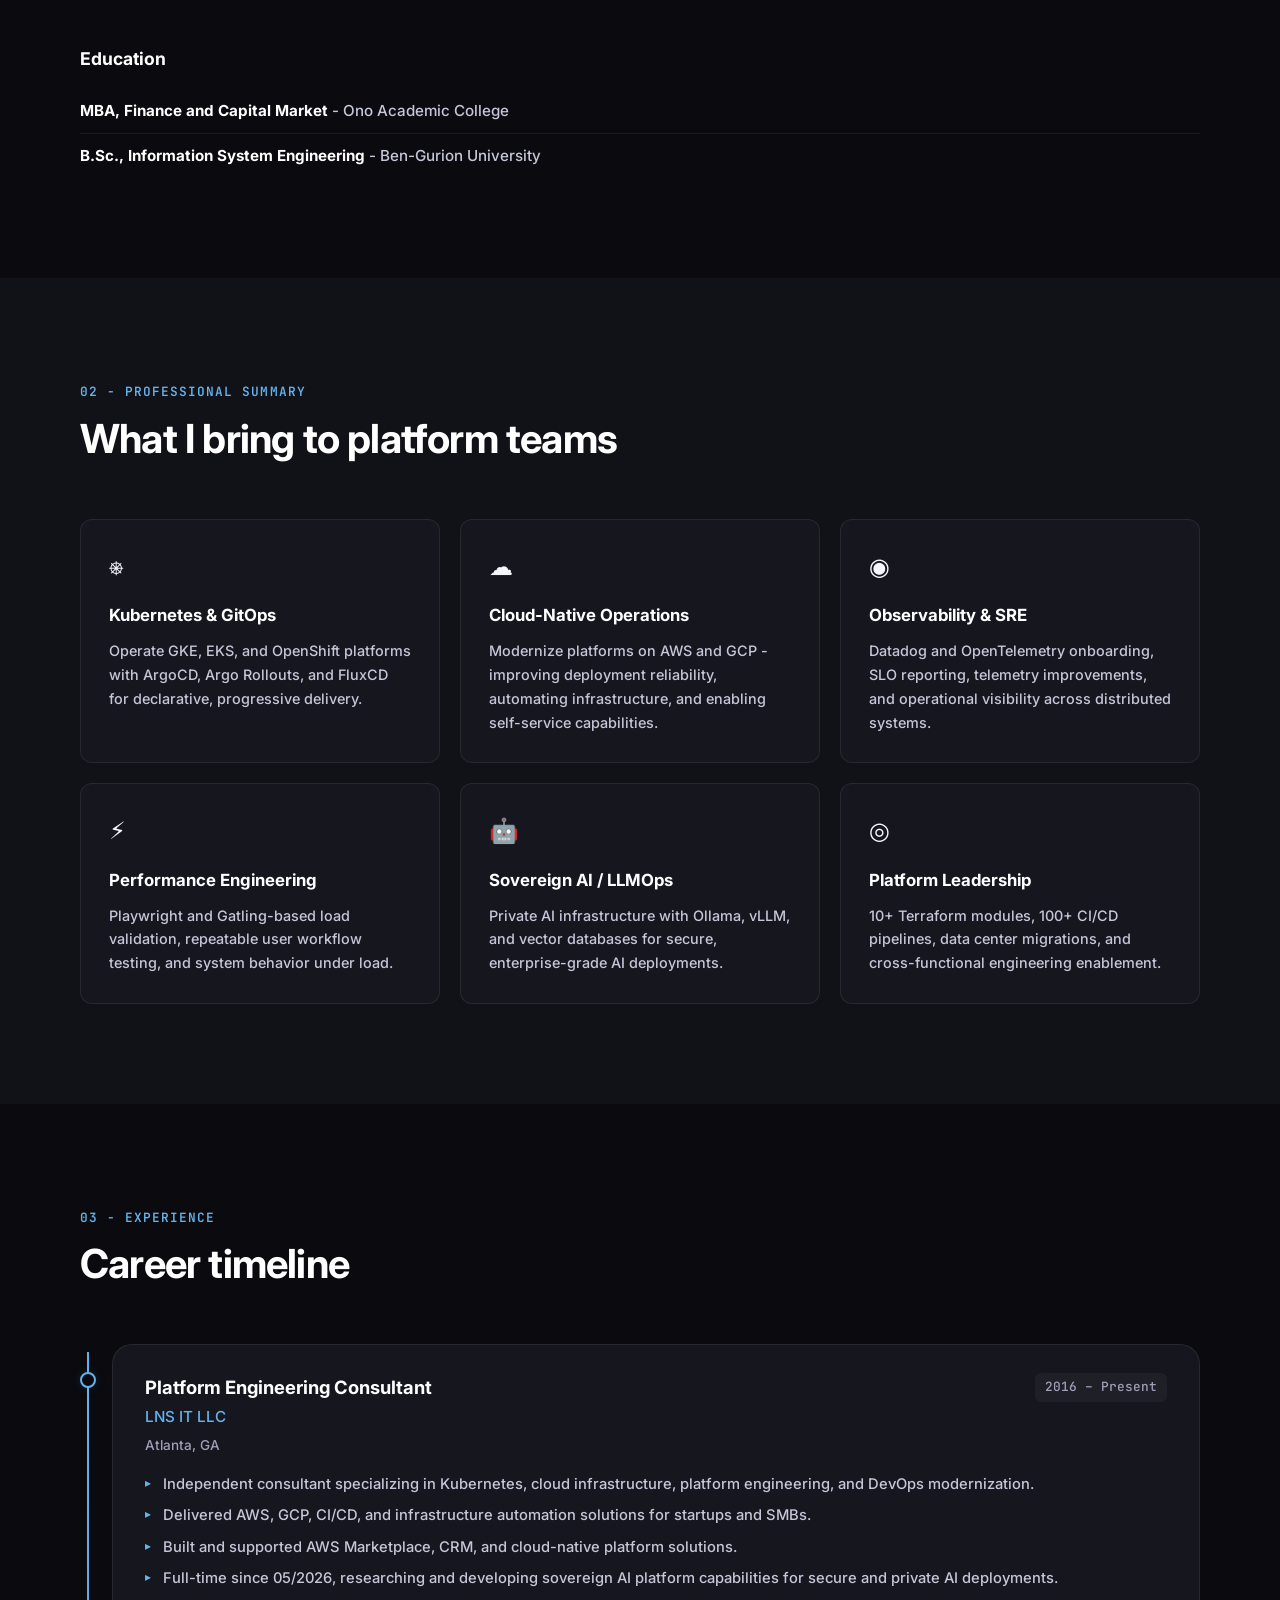
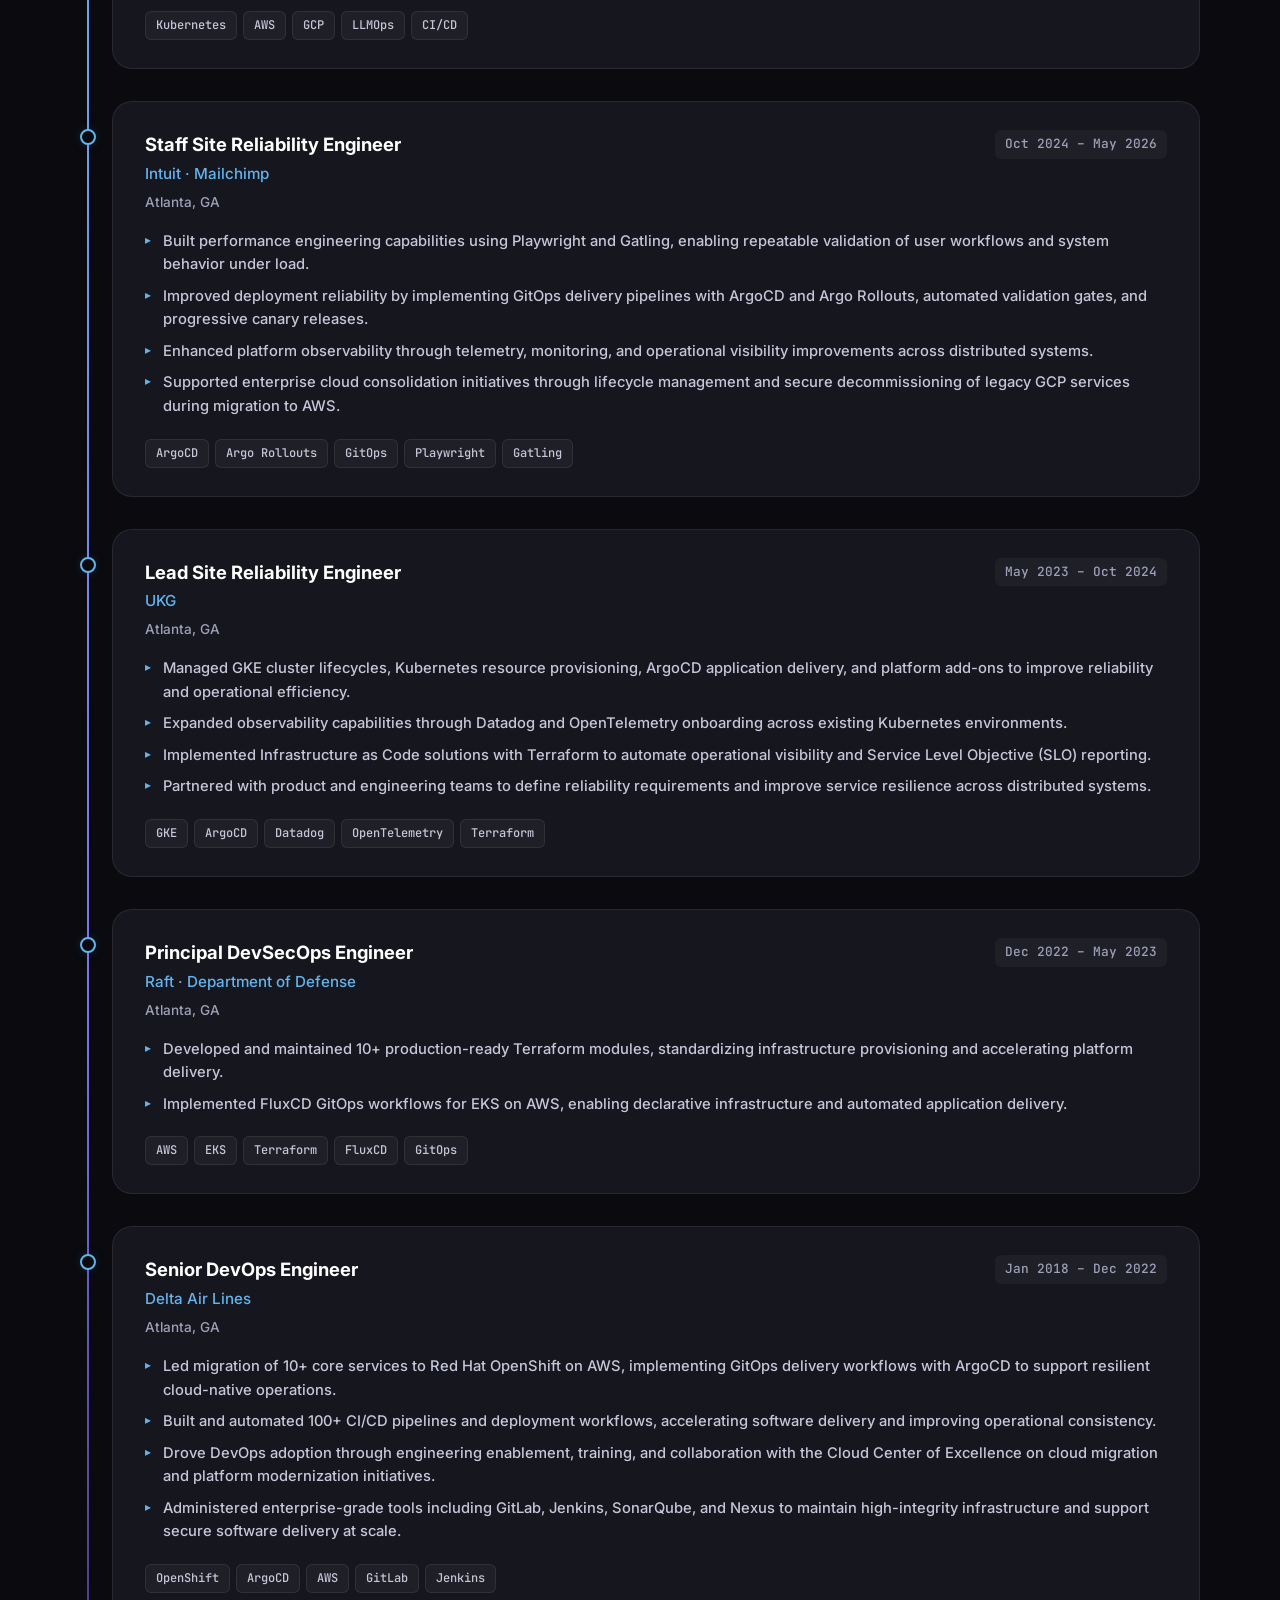
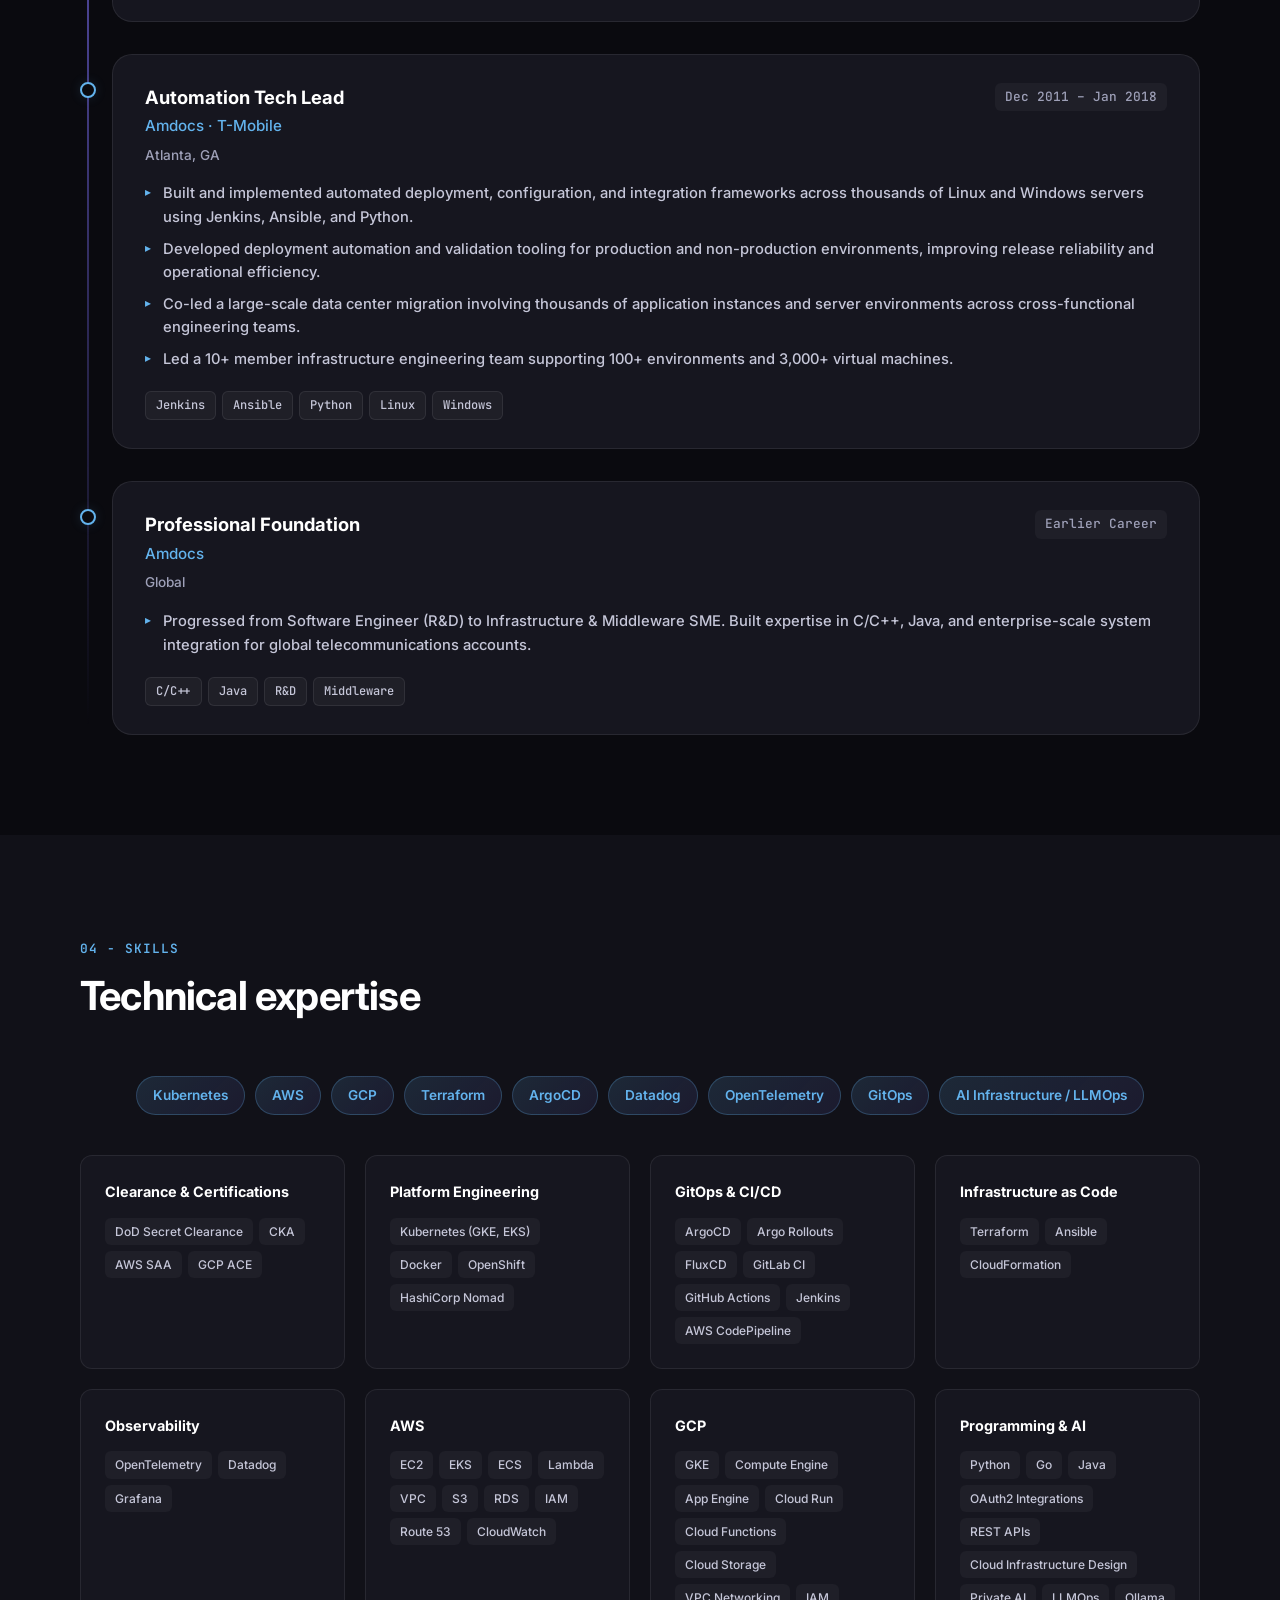
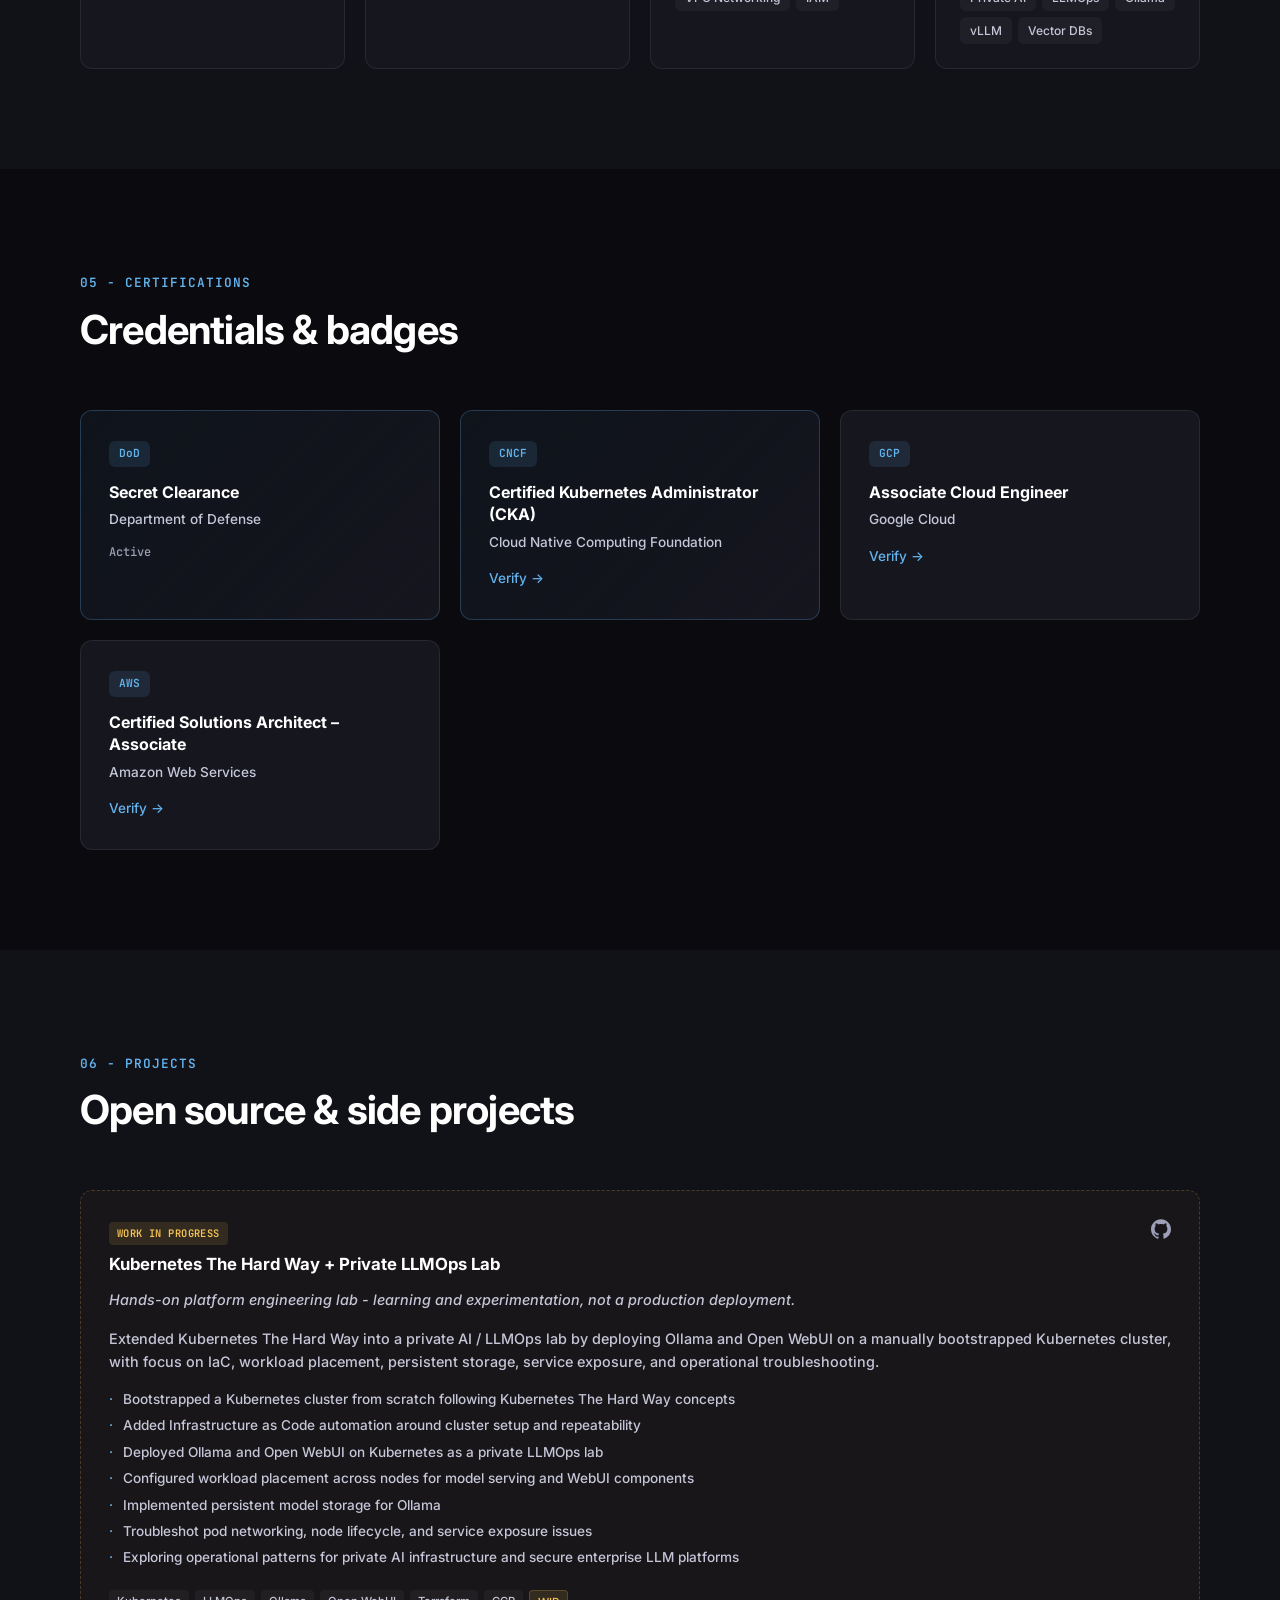
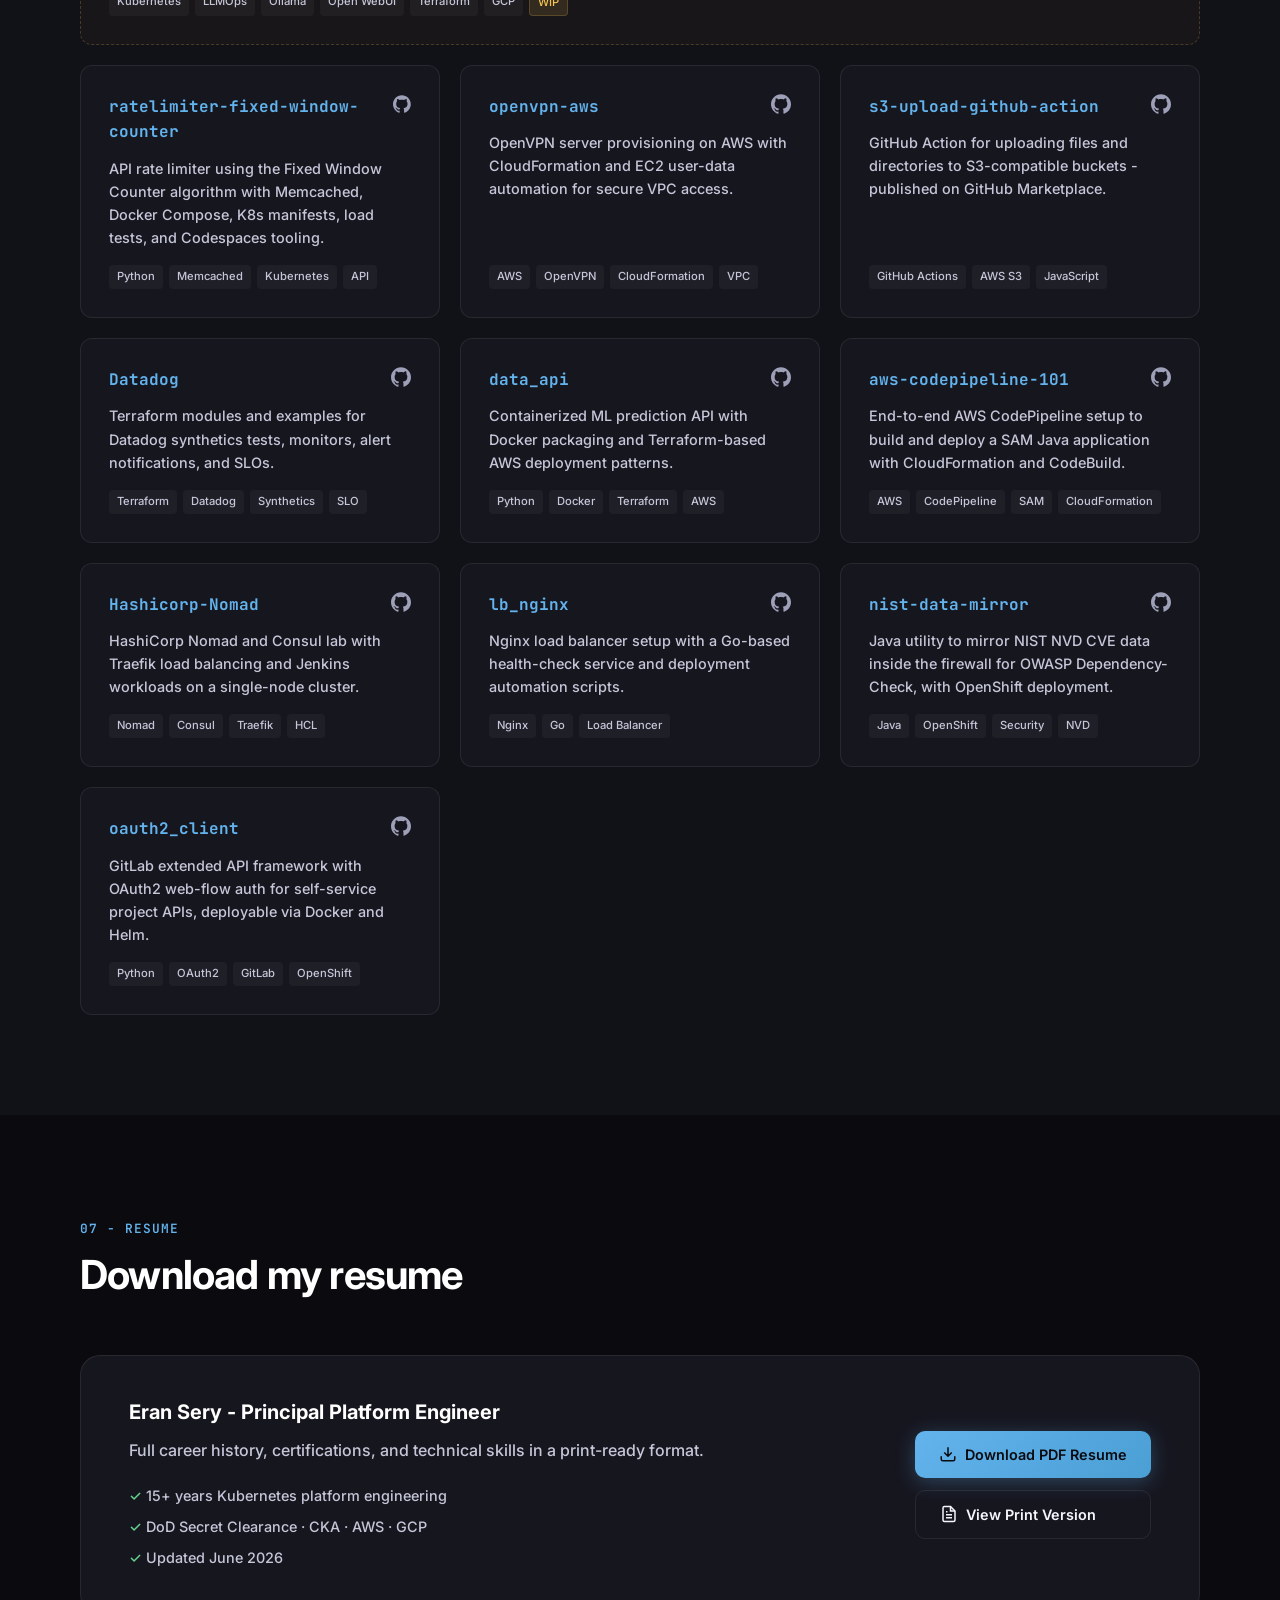
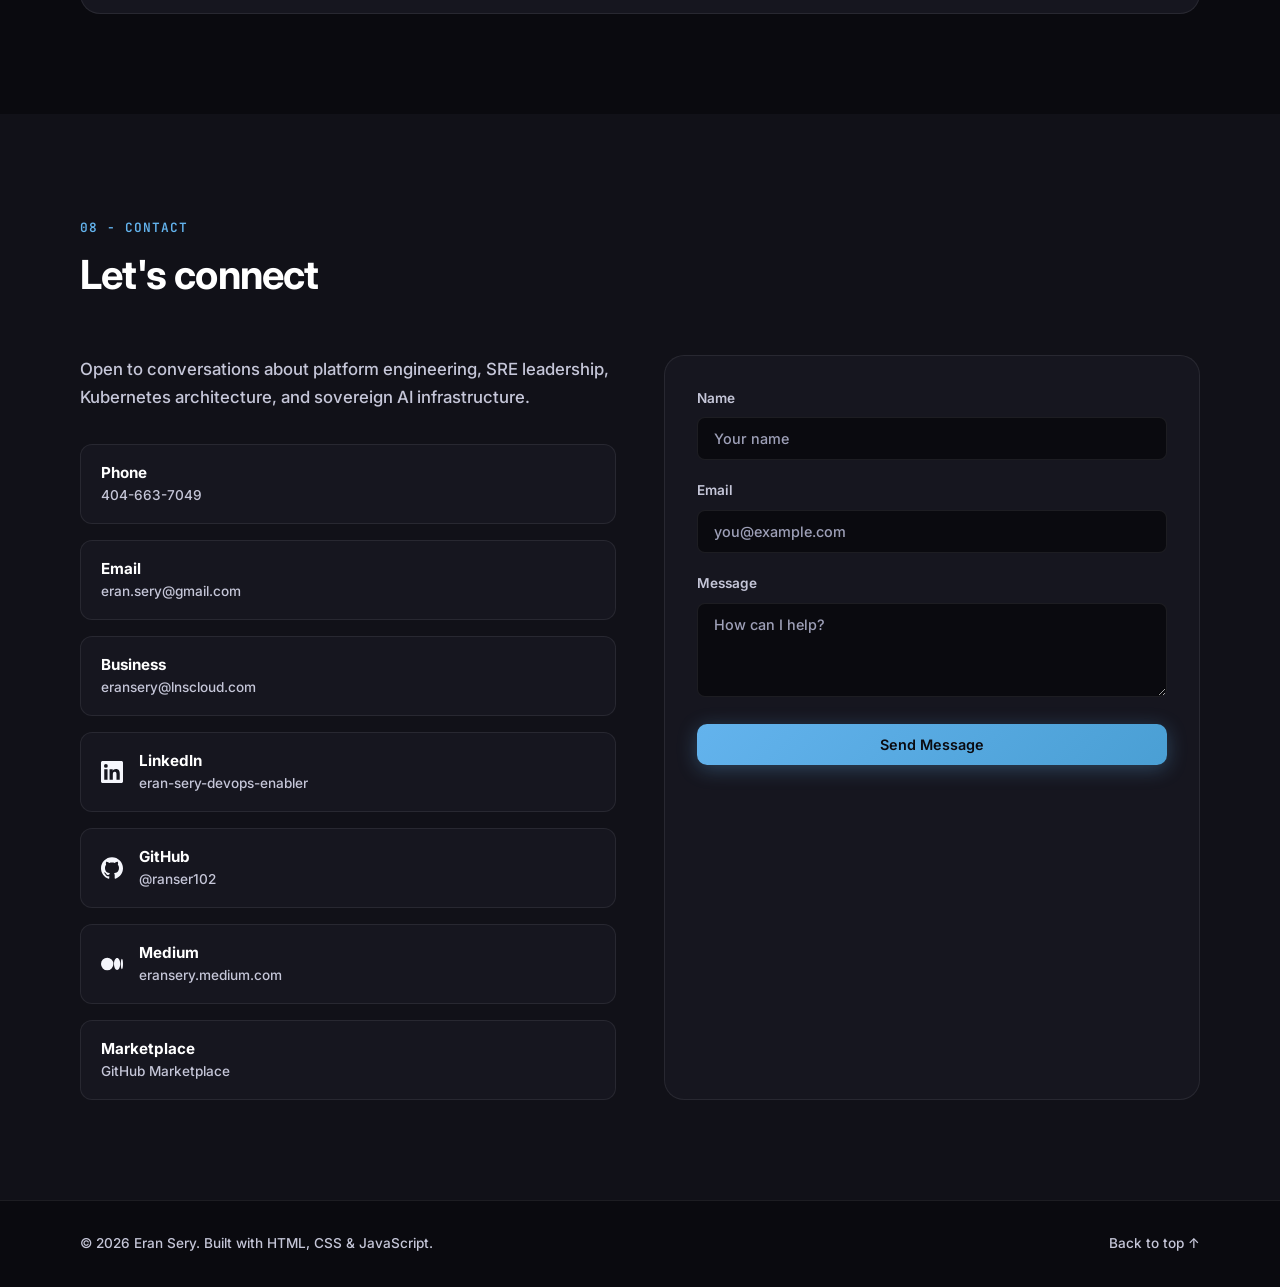
==== commit 3700d098: "Lighten site typography and increase font weight for readability. Improve text contrast on the dark " ====
--- a/index.html
+++ b/index.html
@@ -12,7 +12,7 @@
   <link rel="icon" href="assets/favicon.svg" type="image/svg+xml">
   <link rel="preconnect" href="https://fonts.googleapis.com">
   <link rel="preconnect" href="https://fonts.gstatic.com" crossorigin>
-  <link href="https://fonts.googleapis.com/css2?family=Inter:wght@400;500;600;700&family=JetBrains+Mono:wght@400;500&display=swap" rel="stylesheet">
+  <link href="https://fonts.googleapis.com/css2?family=Inter:wght@400;500;600;700;800&family=JetBrains+Mono:wght@400;500;600&display=swap" rel="stylesheet">
   <link rel="stylesheet" href="styles.css">
 </head>
 <body>
--- a/styles.css
+++ b/styles.css
@@ -9,9 +9,9 @@
   --bg-card-hover: #1c1c28;
   --border: rgba(255, 255, 255, 0.08);
   --border-accent: rgba(99, 179, 237, 0.25);
-  --text: #e8e8ed;
-  --text-muted: #8b8b9e;
-  --text-dim: #5c5c6e;
+  --text: #f5f6fc;
+  --text-muted: #c5c6d8;
+  --text-dim: #9ea0b8;
   --accent: #63b3ed;
   --accent-2: #7c6ff7;
   --accent-glow: rgba(99, 179, 237, 0.15);
@@ -41,6 +41,7 @@
   font-family: var(--font-sans);
   background: var(--bg);
   color: var(--text);
+  font-weight: 500;
   line-height: 1.6;
   overflow-x: hidden;
   -webkit-font-smoothing: antialiased;
@@ -66,8 +67,8 @@
 }
 
 strong {
-  color: var(--text);
-  font-weight: 600;
+  color: #ffffff;
+  font-weight: 700;
 }
 
 /* Background effects */
@@ -131,6 +132,7 @@
   display: inline-block;
   font-family: var(--font-mono);
   font-size: 0.8rem;
+  font-weight: 600;
   color: var(--accent);
   letter-spacing: 0.08em;
   text-transform: uppercase;
@@ -142,6 +144,7 @@
   font-weight: 700;
   letter-spacing: -0.02em;
   line-height: 1.2;
+  color: #ffffff;
 }
 
 /* Header / Nav */
@@ -189,7 +192,7 @@
 .nav__links a {
   color: var(--text-muted);
   font-size: 0.875rem;
-  font-weight: 500;
+  font-weight: 600;
   padding: 8px 14px;
   border-radius: 8px;
   transition: color var(--transition), background var(--transition);
@@ -197,7 +200,7 @@
 
 .nav__links a:hover,
 .nav__links a.active {
-  color: var(--text);
+  color: #ffffff;
   background: rgba(255, 255, 255, 0.05);
 }
 
@@ -309,6 +312,7 @@
   align-items: center;
   gap: 8px;
   font-size: 0.85rem;
+  font-weight: 500;
   color: var(--text-muted);
   margin-bottom: 20px;
   padding: 6px 14px;
@@ -332,10 +336,10 @@
 
 .hero__title {
   font-size: clamp(3rem, 7vw, 4.5rem);
-  font-weight: 700;
+  font-weight: 800;
   letter-spacing: -0.03em;
   line-height: 1.05;
-  background: linear-gradient(135deg, #fff 30%, var(--accent) 100%);
+  background: linear-gradient(135deg, #ffffff 45%, var(--accent) 100%);
   -webkit-background-clip: text;
   -webkit-text-fill-color: transparent;
   background-clip: text;
@@ -345,13 +349,14 @@
 .hero__subtitle {
   font-size: clamp(1.25rem, 3vw, 1.75rem);
   color: var(--accent);
-  font-weight: 600;
+  font-weight: 700;
   margin-bottom: 20px;
 }
 
 .hero__tagline {
   font-size: 1.1rem;
   color: var(--text-muted);
+  font-weight: 500;
   max-width: 480px;
   margin-bottom: 28px;
   line-height: 1.7;
@@ -433,6 +438,7 @@
   padding: 24px;
   font-family: var(--font-mono);
   font-size: 0.8rem;
+  font-weight: 500;
   line-height: 1.8;
   overflow-x: auto;
   color: var(--text-muted);
@@ -479,6 +485,7 @@
   color: var(--text-muted);
   margin-bottom: 16px;
   font-size: 1.05rem;
+  font-weight: 500;
 }
 
 .about__stats {
@@ -511,13 +518,15 @@
 
 .stat-card__label {
   font-size: 0.8rem;
+  font-weight: 500;
   color: var(--text-muted);
 }
 
 .about__education h3 {
   font-size: 1.1rem;
   margin-bottom: 16px;
-  color: var(--text);
+  font-weight: 700;
+  color: #ffffff;
 }
 
 .about__education li {
@@ -525,6 +534,7 @@
   padding: 10px 0;
   border-bottom: 1px solid var(--border);
   font-size: 0.95rem;
+  font-weight: 500;
 }
 
 .about__education li:last-child {
@@ -560,11 +570,14 @@
 .summary-card h3 {
   font-size: 1.05rem;
   margin-bottom: 10px;
+  font-weight: 700;
+  color: #ffffff;
 }
 
 .summary-card p {
   font-size: 0.9rem;
   color: var(--text-muted);
+  font-weight: 500;
   line-height: 1.65;
 }
 
@@ -627,7 +640,8 @@
 
 .exp-card__header h3 {
   font-size: 1.15rem;
-  font-weight: 600;
+  font-weight: 700;
+  color: #ffffff;
 }
 
 .exp-card__company {
@@ -662,6 +676,7 @@
   padding-left: 18px;
   color: var(--text-muted);
   font-size: 0.92rem;
+  font-weight: 500;
   margin-bottom: 8px;
   line-height: 1.6;
 }
@@ -683,6 +698,7 @@
 .exp-card__tags span {
   font-size: 0.75rem;
   font-family: var(--font-mono);
+  font-weight: 500;
   padding: 4px 10px;
   background: rgba(255, 255, 255, 0.04);
   border: 1px solid var(--border);
@@ -701,7 +717,7 @@
 
 .skill-pill {
   font-size: 0.85rem;
-  font-weight: 500;
+  font-weight: 600;
   padding: 8px 16px;
   border-radius: 100px;
   background: rgba(255, 255, 255, 0.04);
@@ -732,7 +748,8 @@
 .skills-group h3 {
   font-size: 0.9rem;
   margin-bottom: 14px;
-  color: var(--text);
+  font-weight: 700;
+  color: #ffffff;
 }
 
 .skills-group__tags {
@@ -743,6 +760,7 @@
 
 .skills-group__tags span {
   font-size: 0.75rem;
+  font-weight: 500;
   padding: 4px 10px;
   background: rgba(255, 255, 255, 0.04);
   border-radius: 6px;
@@ -790,11 +808,14 @@
   font-size: 1rem;
   margin-bottom: 6px;
   line-height: 1.4;
+  font-weight: 700;
+  color: #ffffff;
 }
 
 .cert-card p {
   font-size: 0.85rem;
   color: var(--text-muted);
+  font-weight: 500;
   margin-bottom: 12px;
 }
 
@@ -869,7 +890,8 @@
   font-family: var(--font-sans);
   font-size: 1.05rem;
   line-height: 1.35;
-  color: var(--text);
+  font-weight: 700;
+  color: #ffffff;
 }
 
 .project-card__lab-note {
@@ -888,6 +910,7 @@
   position: relative;
   padding-left: 14px;
   font-size: 0.85rem;
+  font-weight: 500;
   color: var(--text-muted);
   margin-bottom: 6px;
   line-height: 1.5;
@@ -931,6 +954,7 @@
 .project-card p {
   font-size: 0.9rem;
   color: var(--text-muted);
+  font-weight: 500;
   flex: 1;
   margin-bottom: 16px;
   line-height: 1.6;
@@ -944,10 +968,11 @@
 
 .project-card__tags span {
   font-size: 0.7rem;
+  font-weight: 500;
   padding: 3px 8px;
   background: rgba(255, 255, 255, 0.04);
   border-radius: 4px;
-  color: var(--text-dim);
+  color: var(--text-muted);
 }
 
 /* Resume */
@@ -965,16 +990,20 @@
 .resume__info h3 {
   font-size: 1.25rem;
   margin-bottom: 10px;
+  font-weight: 700;
+  color: #ffffff;
 }
 
 .resume__info p {
   color: var(--text-muted);
+  font-weight: 500;
   margin-bottom: 16px;
 }
 
 .resume__meta li {
-  color: var(--text-dim);
+  color: var(--text-muted);
   font-size: 0.9rem;
+  font-weight: 500;
   padding: 4px 0;
 }
 
@@ -1000,6 +1029,7 @@
 .contact__text p {
   color: var(--text-muted);
   font-size: 1.05rem;
+  font-weight: 500;
   margin-bottom: 32px;
   line-height: 1.7;
 }
@@ -1036,8 +1066,9 @@
 }
 
 .contact__link strong {
-  color: var(--text);
+  color: #ffffff;
   font-size: 0.95rem;
+  font-weight: 700;
 }
 
 .contact__form {
@@ -1054,7 +1085,7 @@
 .form-group label {
   display: block;
   font-size: 0.85rem;
-  font-weight: 500;
+  font-weight: 600;
   margin-bottom: 8px;
   color: var(--text-muted);
 }
@@ -1069,6 +1100,7 @@
   color: var(--text);
   font-family: var(--font-sans);
   font-size: 0.9rem;
+  font-weight: 500;
   transition: border-color var(--transition);
   resize: vertical;
 }
@@ -1098,7 +1130,8 @@
 
 .footer p {
   font-size: 0.85rem;
-  color: var(--text-dim);
+  font-weight: 500;
+  color: var(--text-muted);
 }
 
 .footer__top {
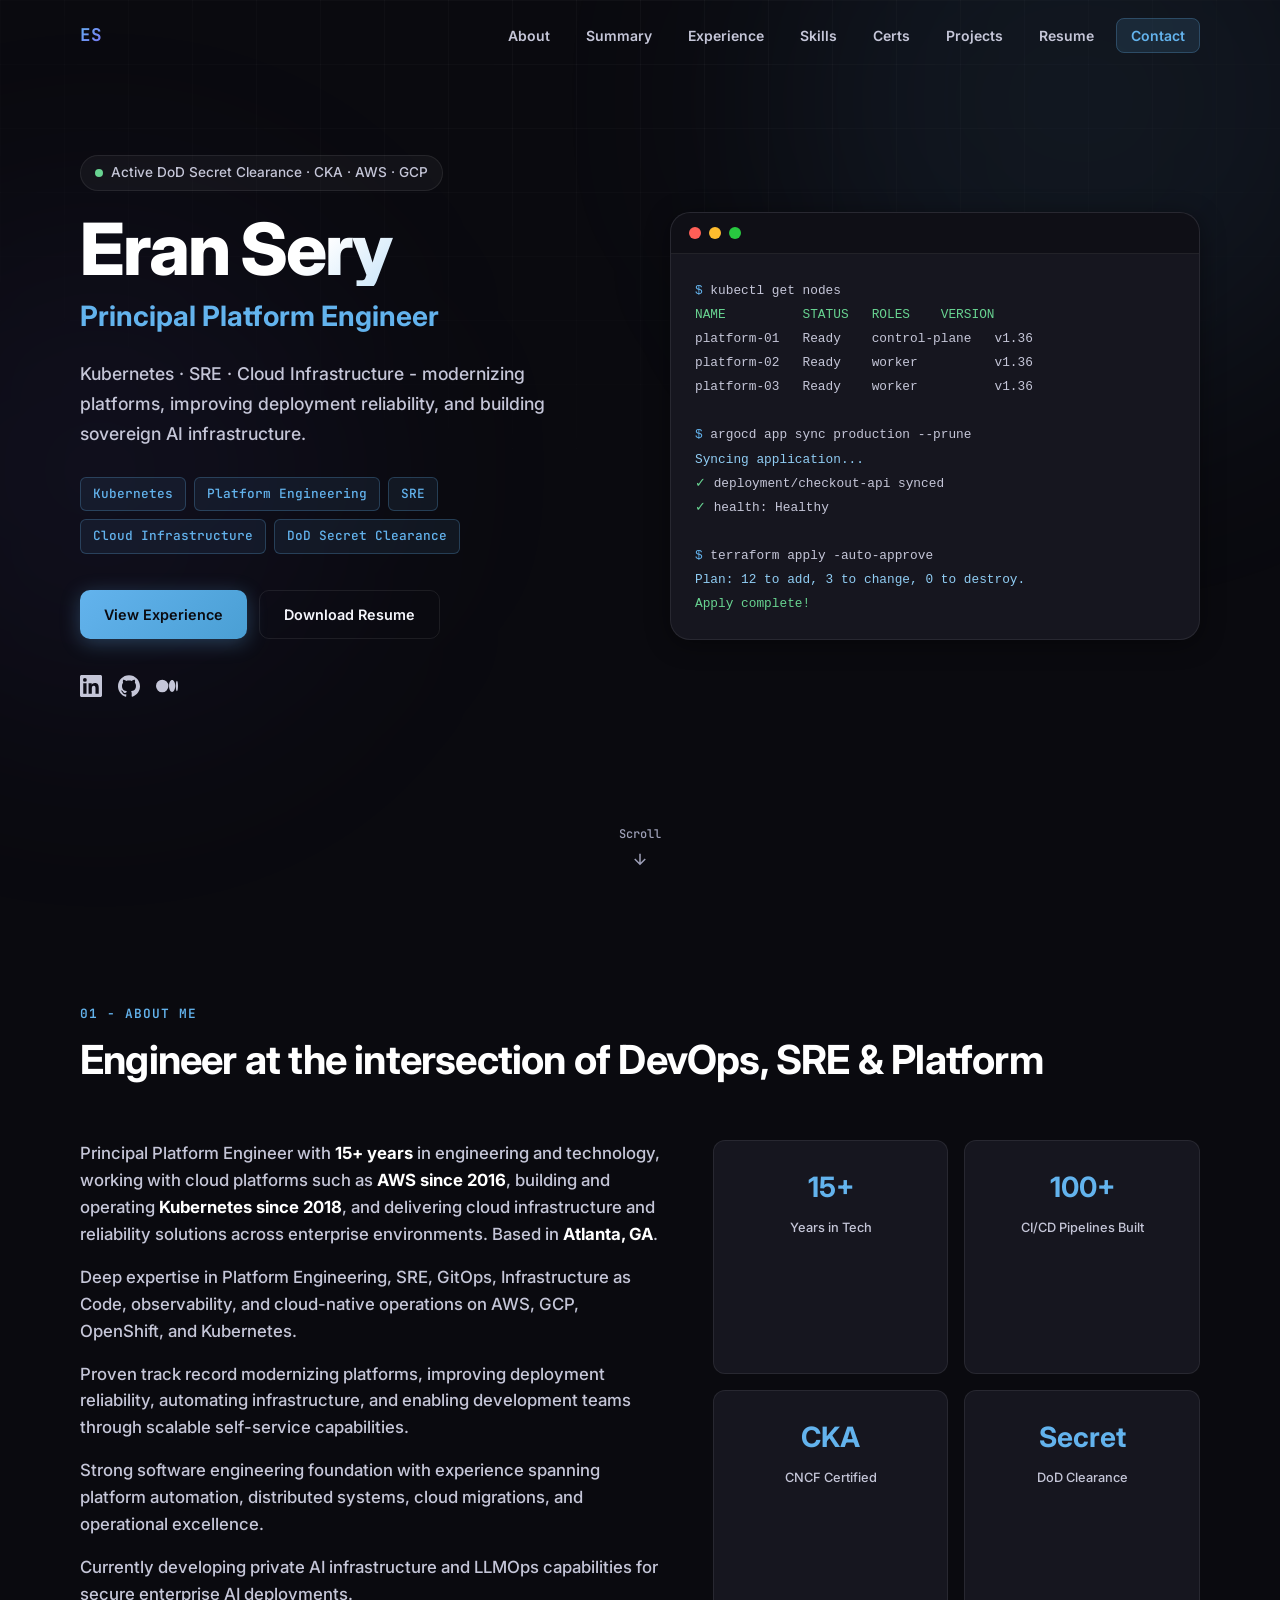
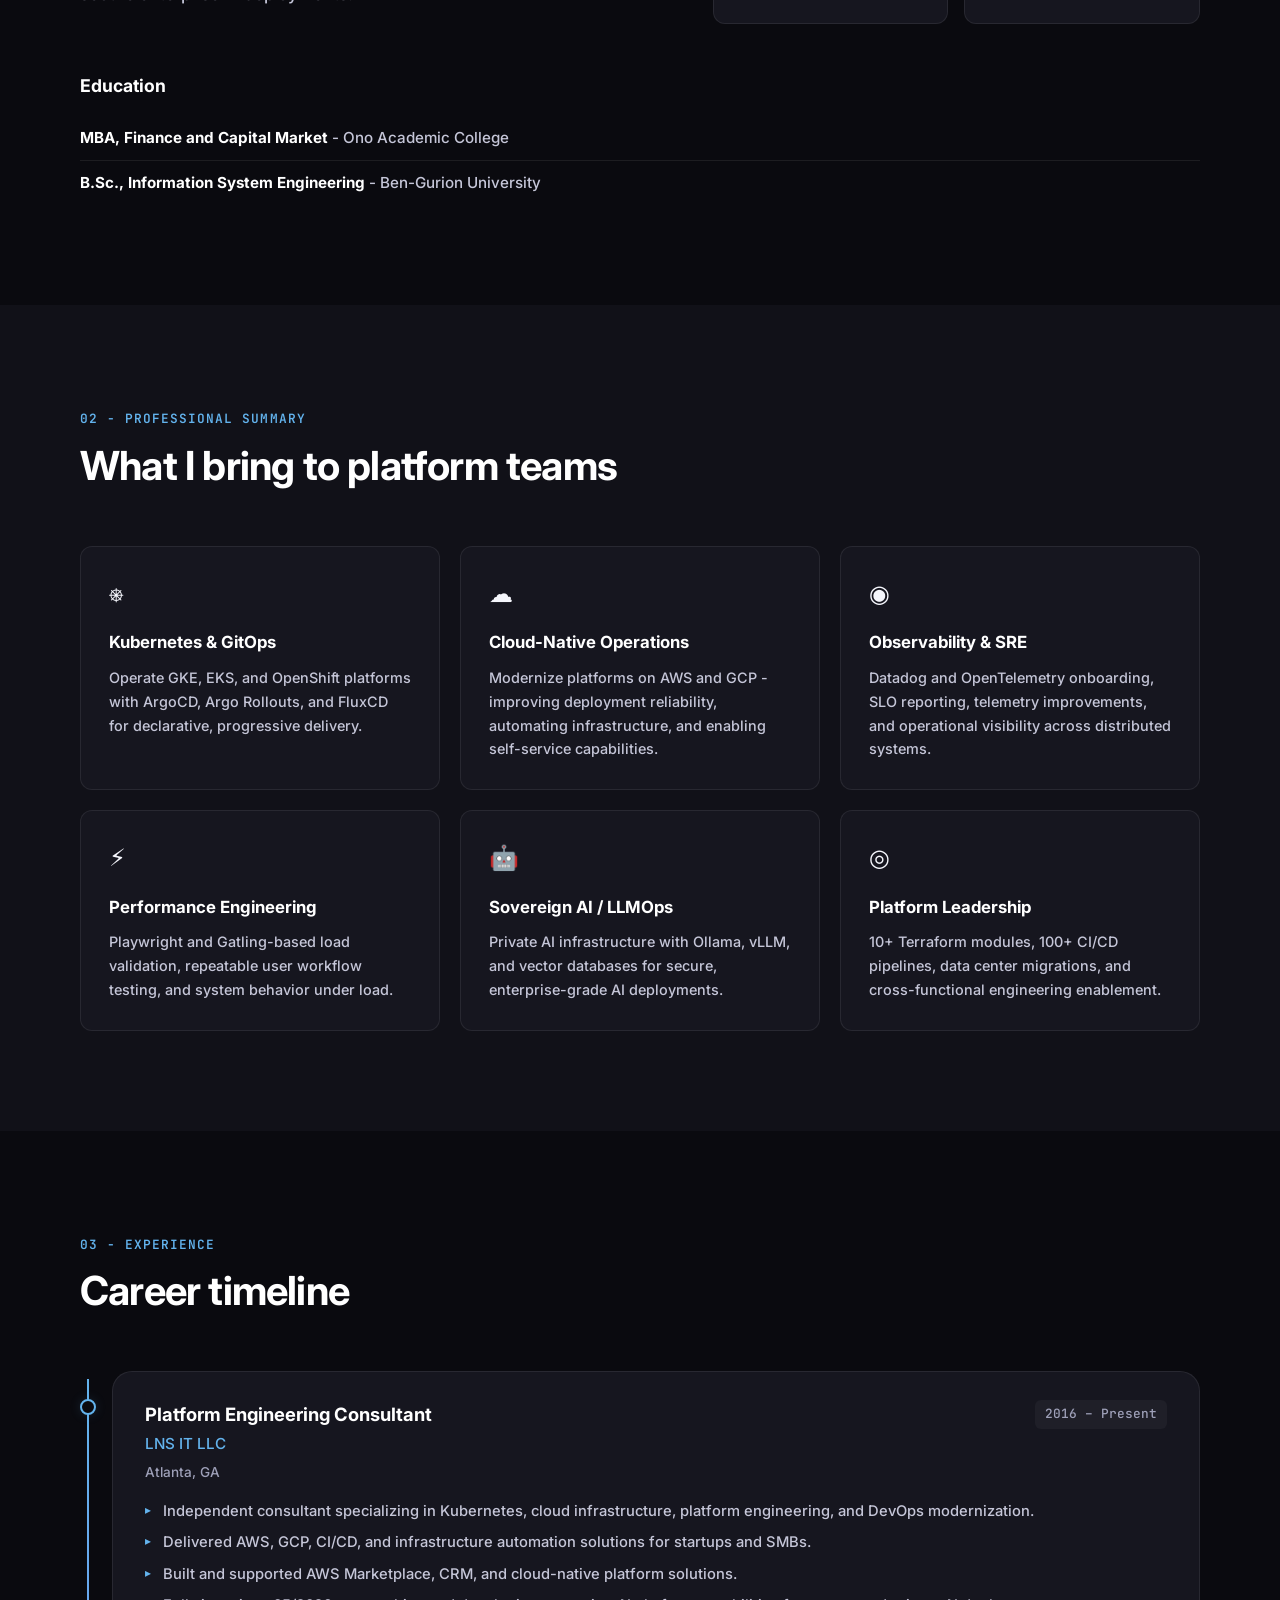
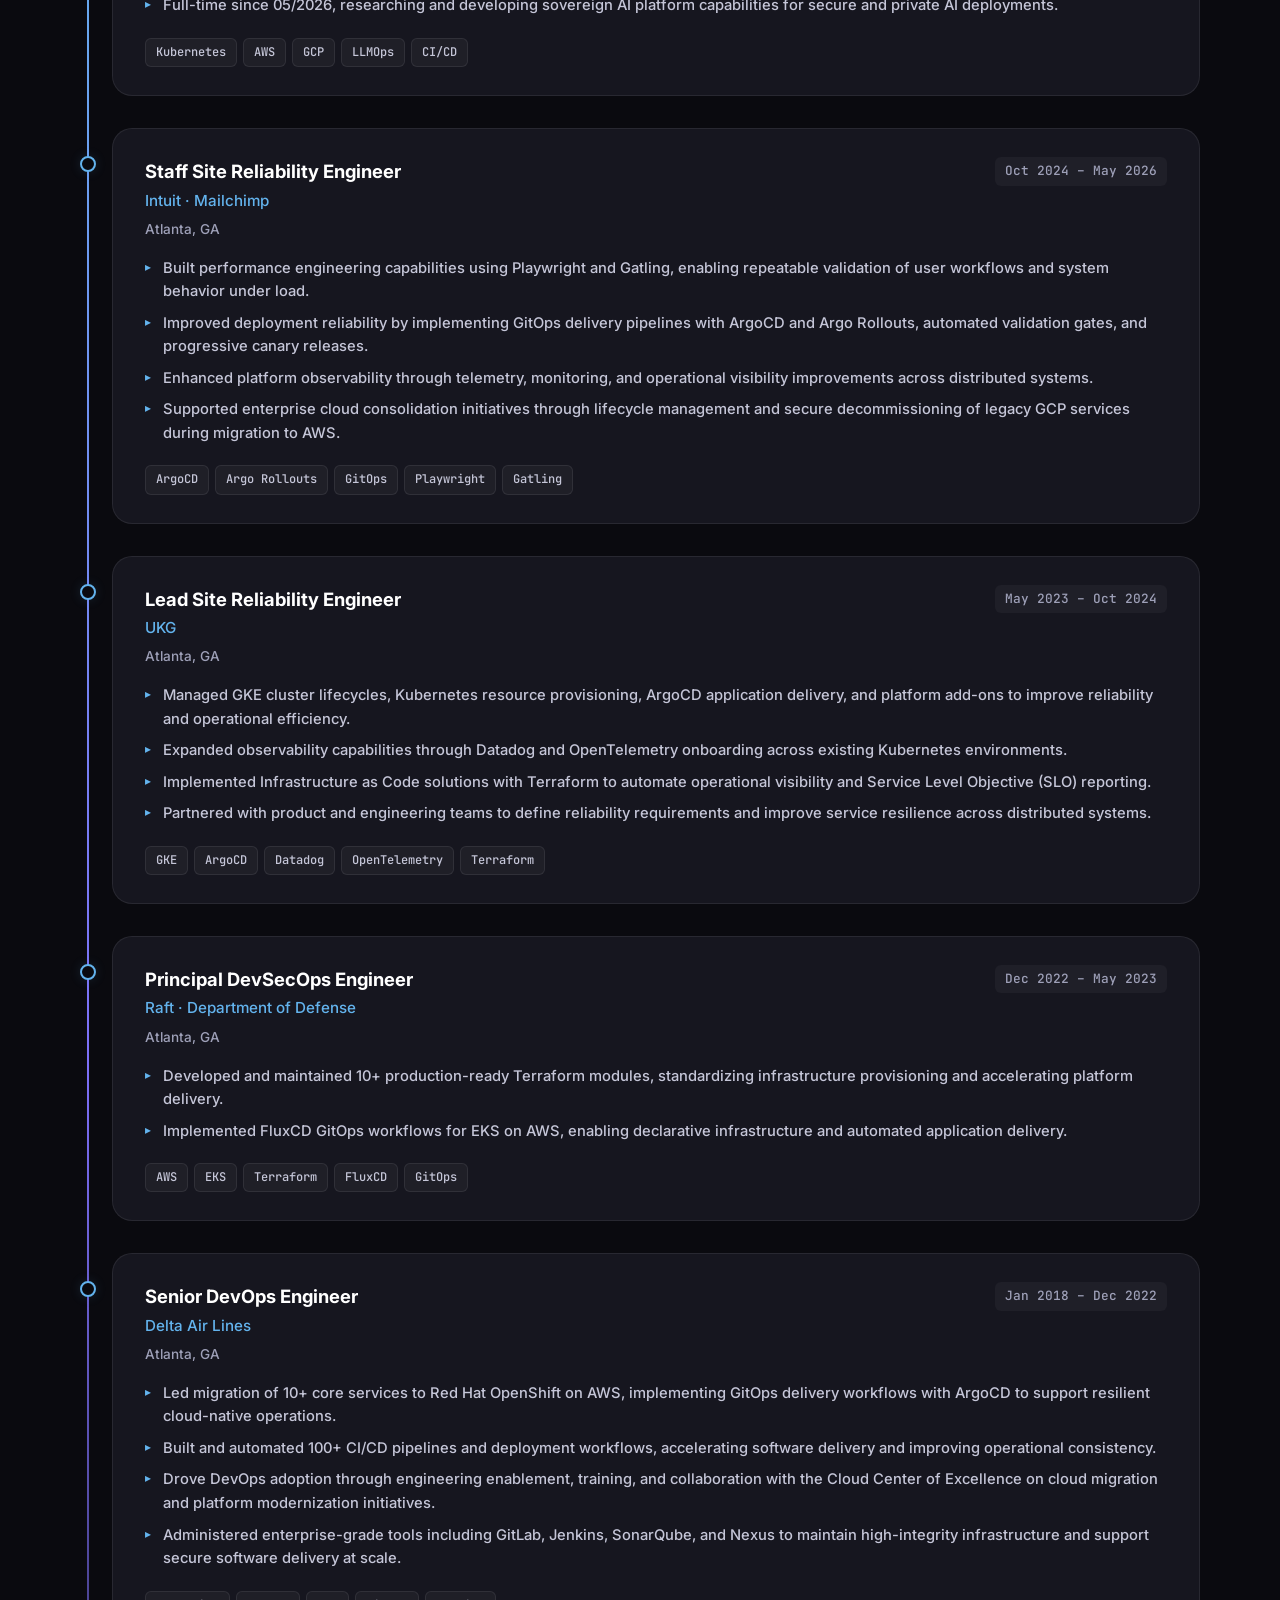
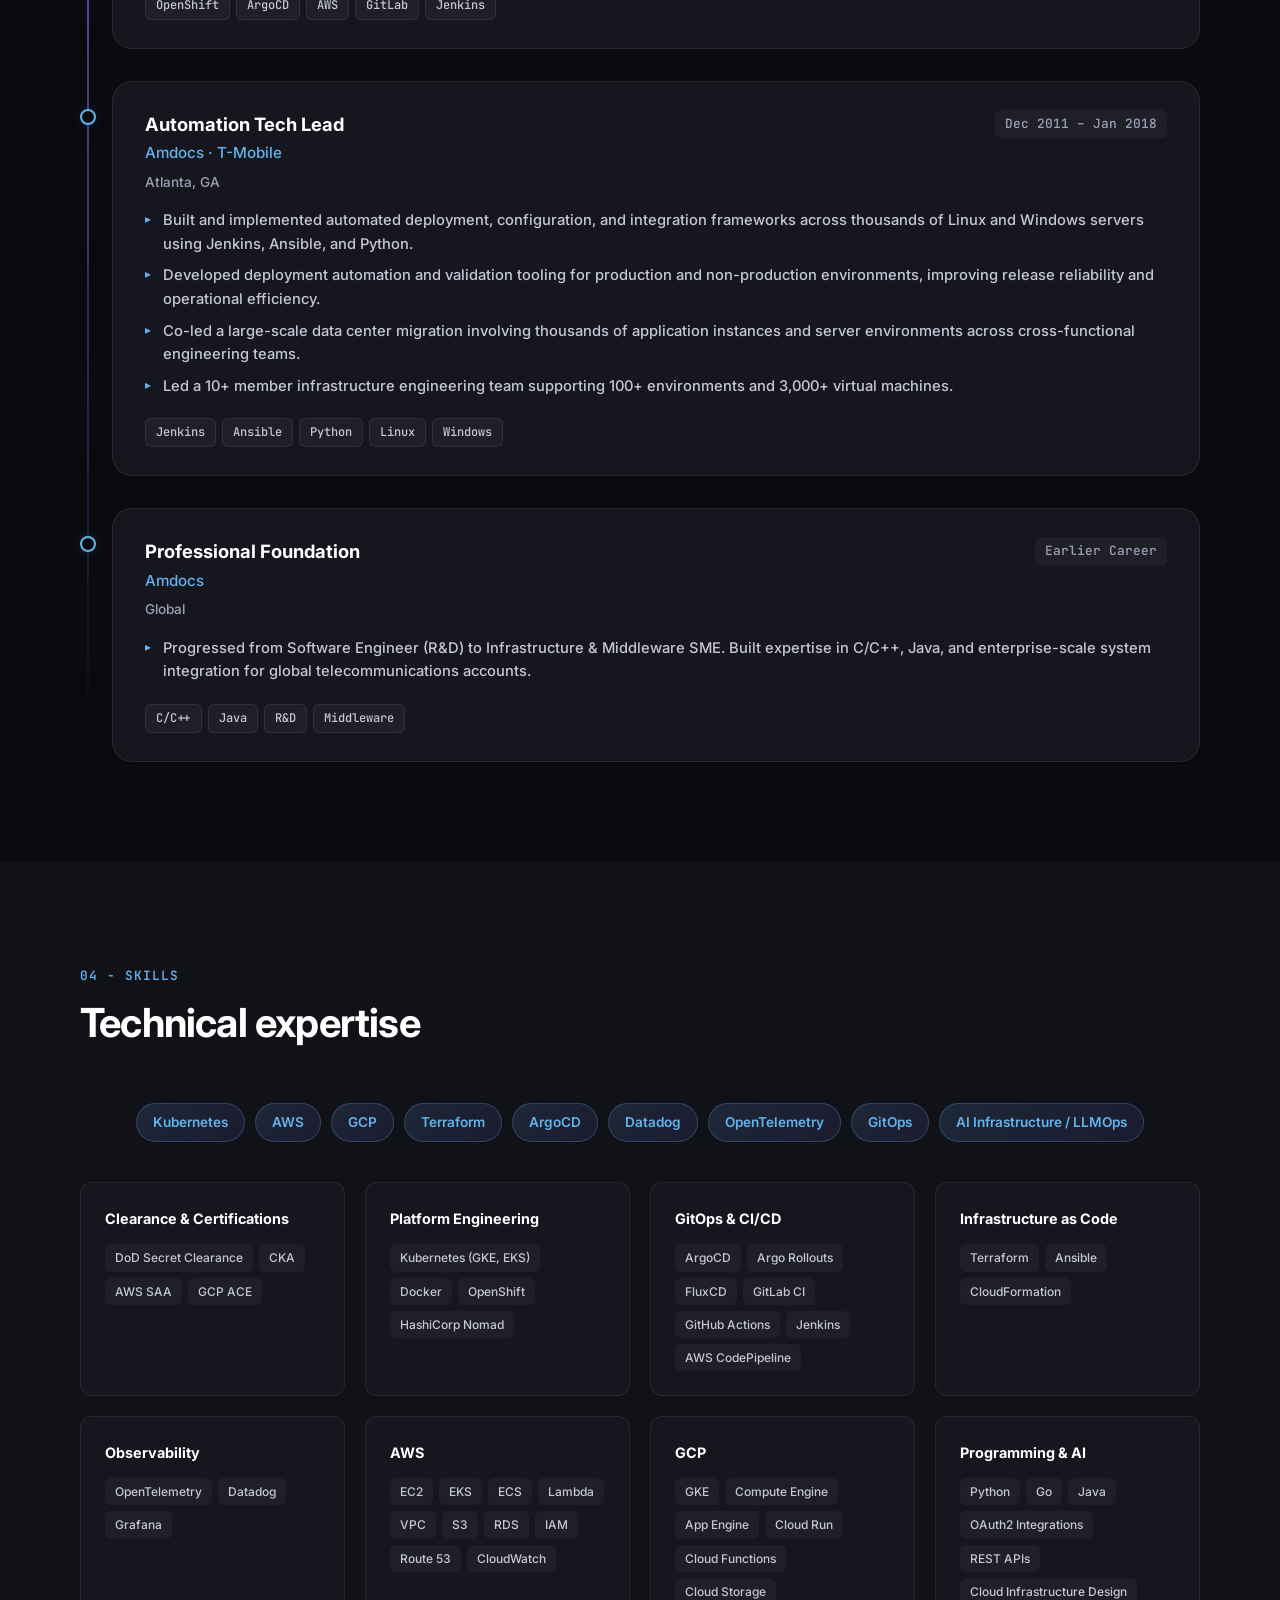
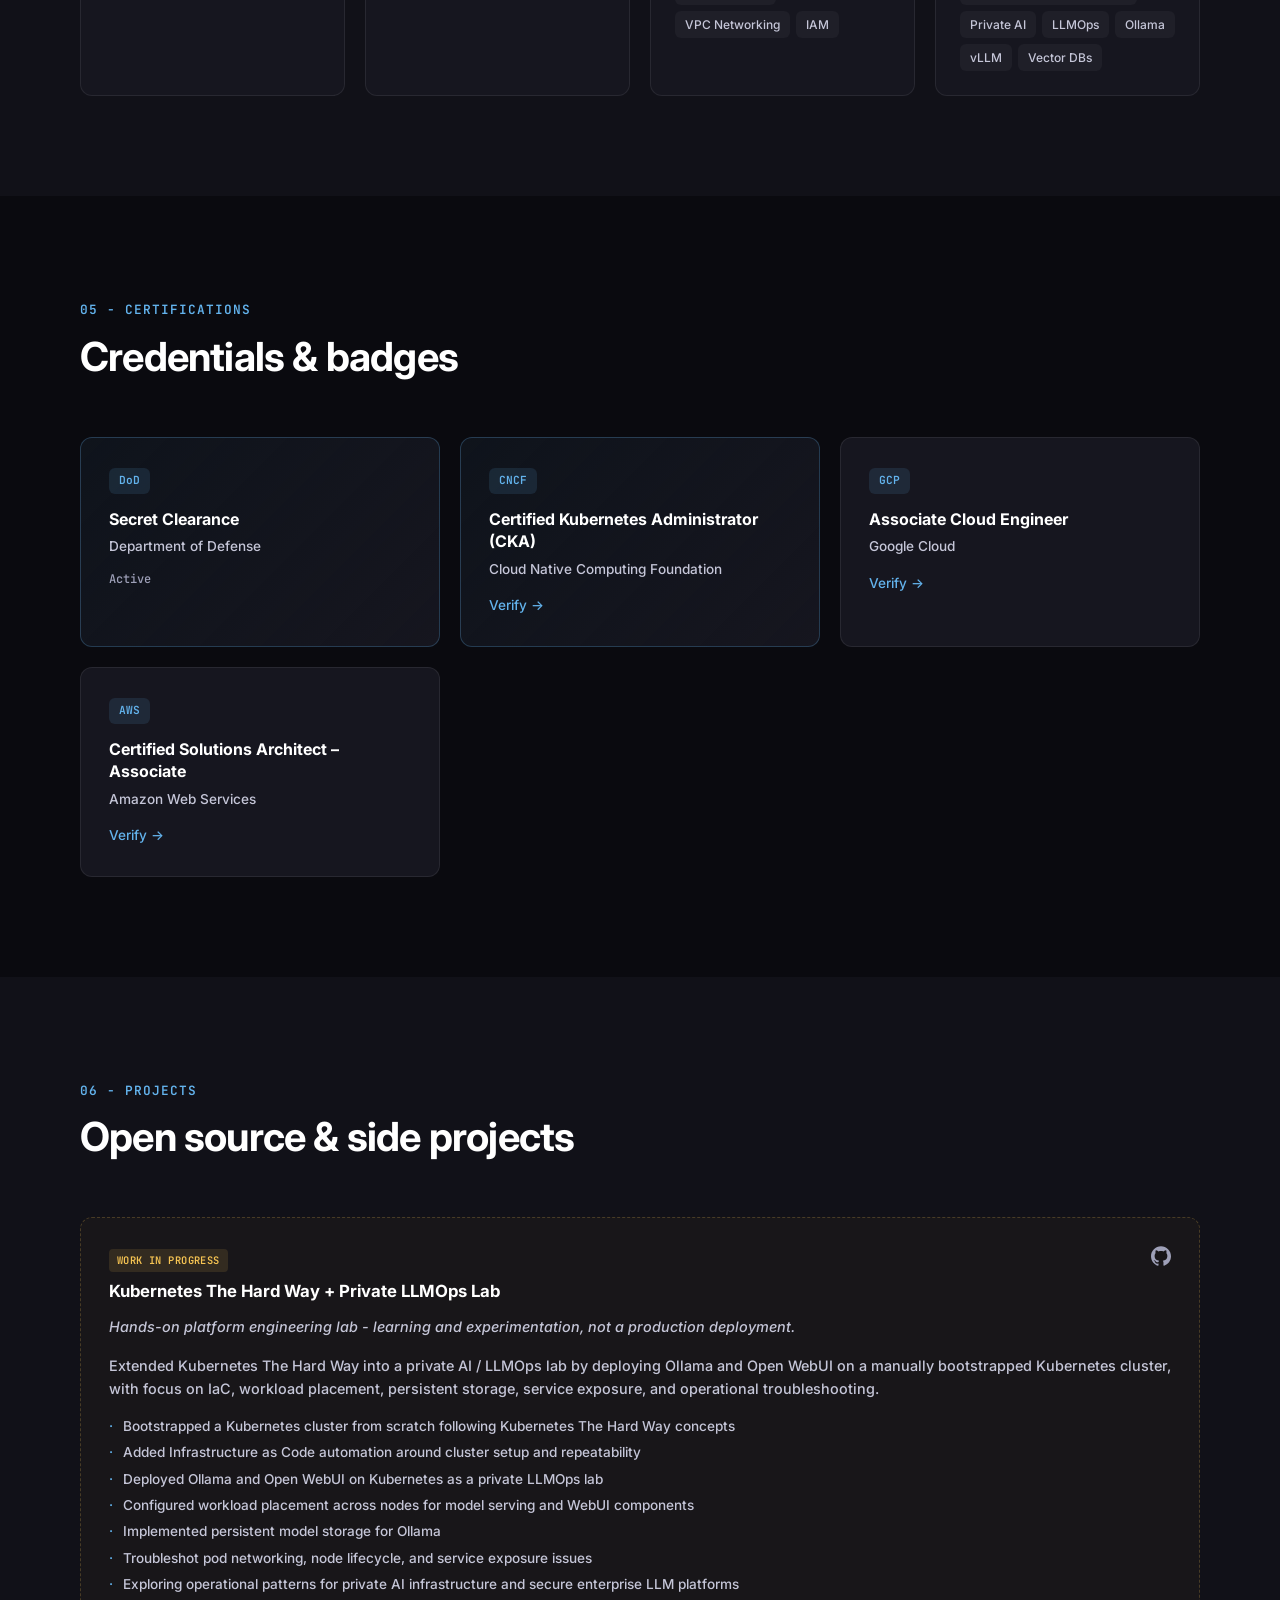
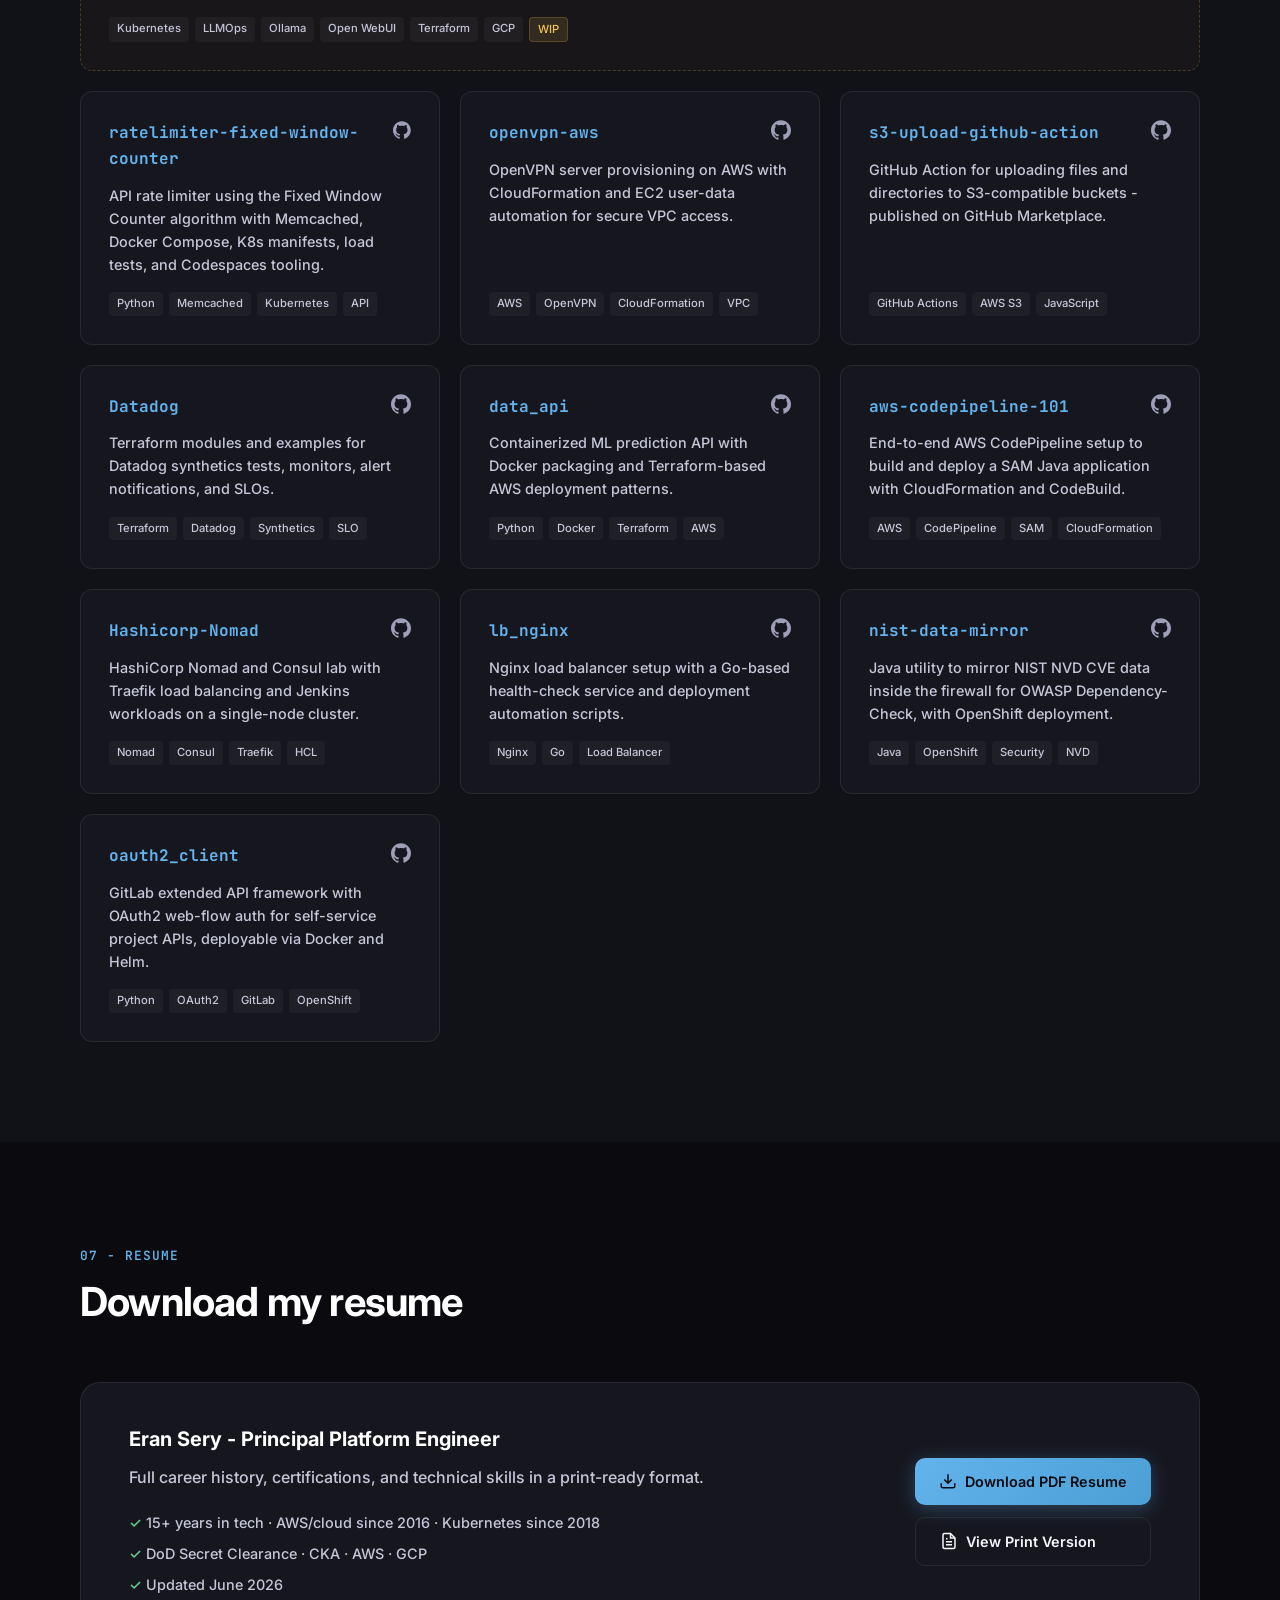
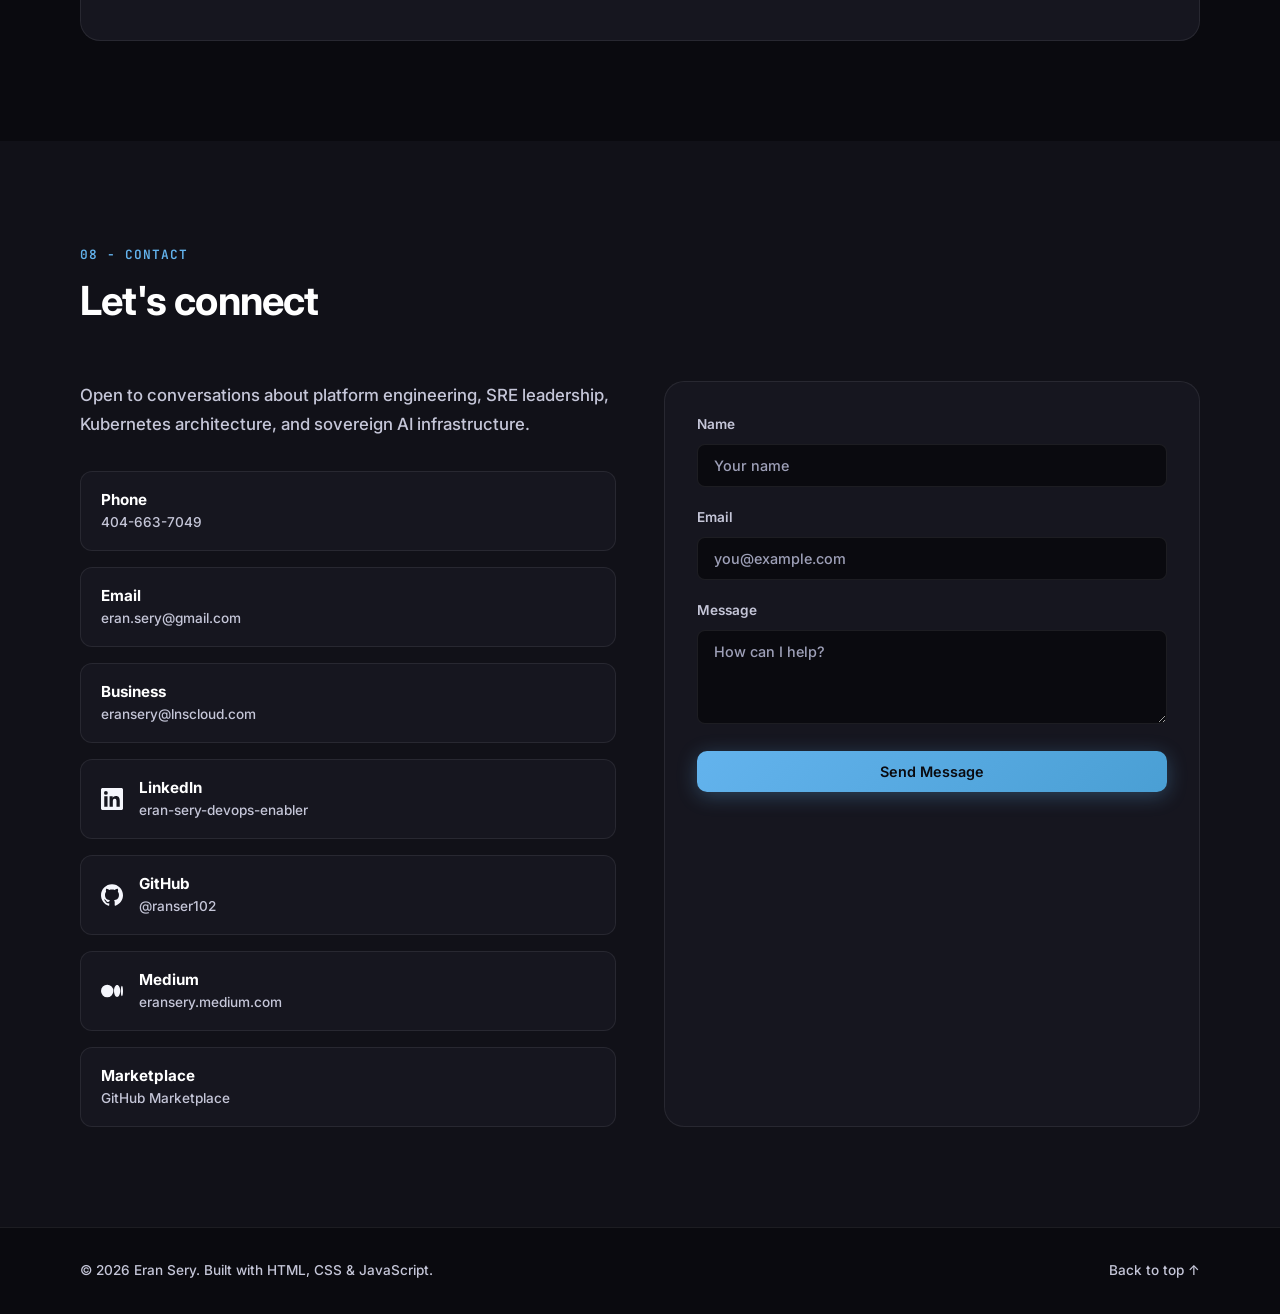
==== commit aa80a3a9: "Correct career timeline to 15+ years in tech. Clarify AWS/cloud since 2016 and Kubernetes since 2018" ====
--- a/index.html
+++ b/index.html
@@ -119,9 +119,10 @@
         <div class="about__grid">
           <div class="about__text">
             <p>
-              Principal Platform Engineer with <strong>15+ years</strong> engineering and operating
-              Kubernetes platforms, cloud infrastructure, and reliability solutions across enterprise
-              environments. Based in <strong>Atlanta, GA</strong>.
+              Principal Platform Engineer with <strong>15+ years</strong> in engineering and technology,
+              working with cloud platforms such as <strong>AWS since 2016</strong>, building and operating
+              <strong>Kubernetes since 2018</strong>, and delivering cloud infrastructure and reliability
+              solutions across enterprise environments. Based in <strong>Atlanta, GA</strong>.
             </p>
             <p>
               Deep expertise in Platform Engineering, SRE, GitOps, Infrastructure as Code, observability,
@@ -142,7 +143,7 @@
           <div class="about__stats">
             <div class="stat-card">
               <span class="stat-card__value">15+</span>
-              <span class="stat-card__label">Years K8s Platforms</span>
+              <span class="stat-card__label">Years in Tech</span>
             </div>
             <div class="stat-card">
               <span class="stat-card__value">100+</span>
@@ -671,7 +672,7 @@
             <h3>Eran Sery - Principal Platform Engineer</h3>
             <p>Full career history, certifications, and technical skills in a print-ready format.</p>
             <ul class="resume__meta">
-              <li>15+ years Kubernetes platform engineering</li>
+              <li>15+ years in tech · AWS/cloud since 2016 · Kubernetes since 2018</li>
               <li>DoD Secret Clearance · CKA · AWS · GCP</li>
               <li>Updated June 2026</li>
             </ul>
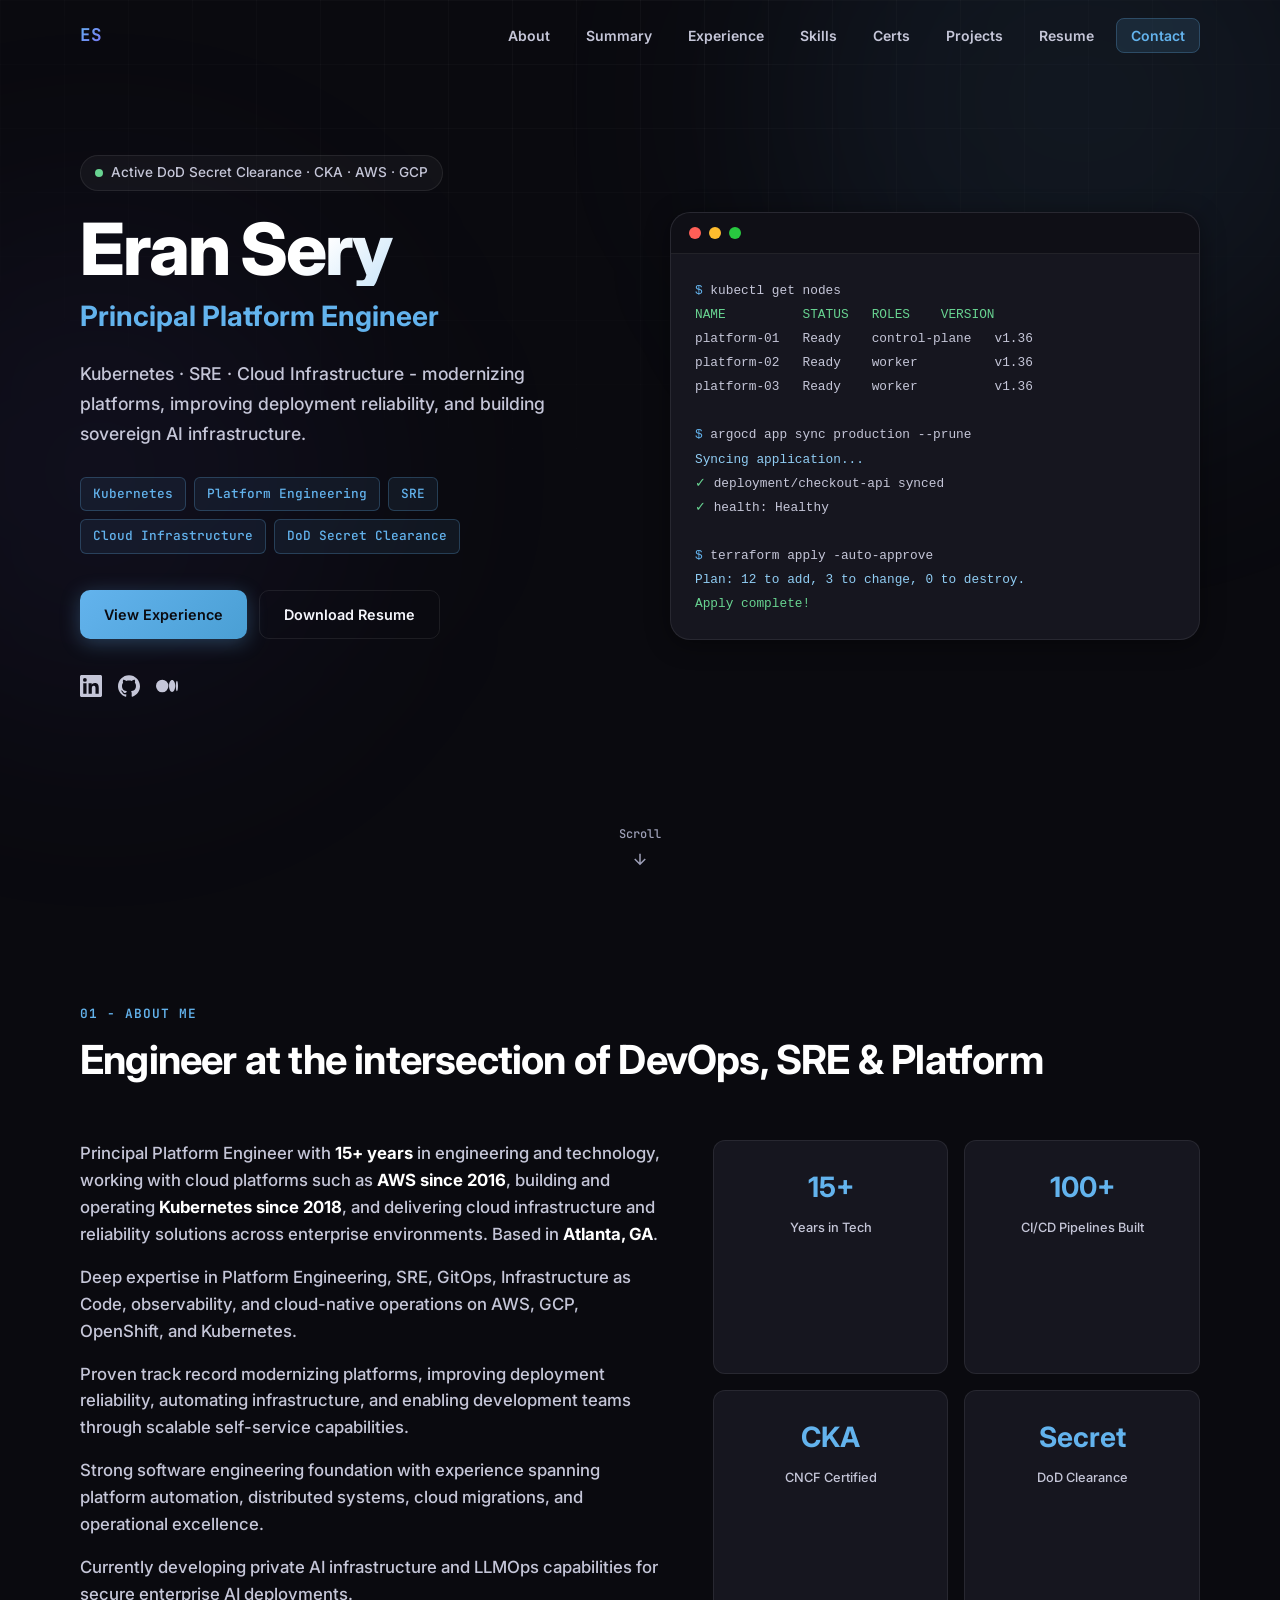
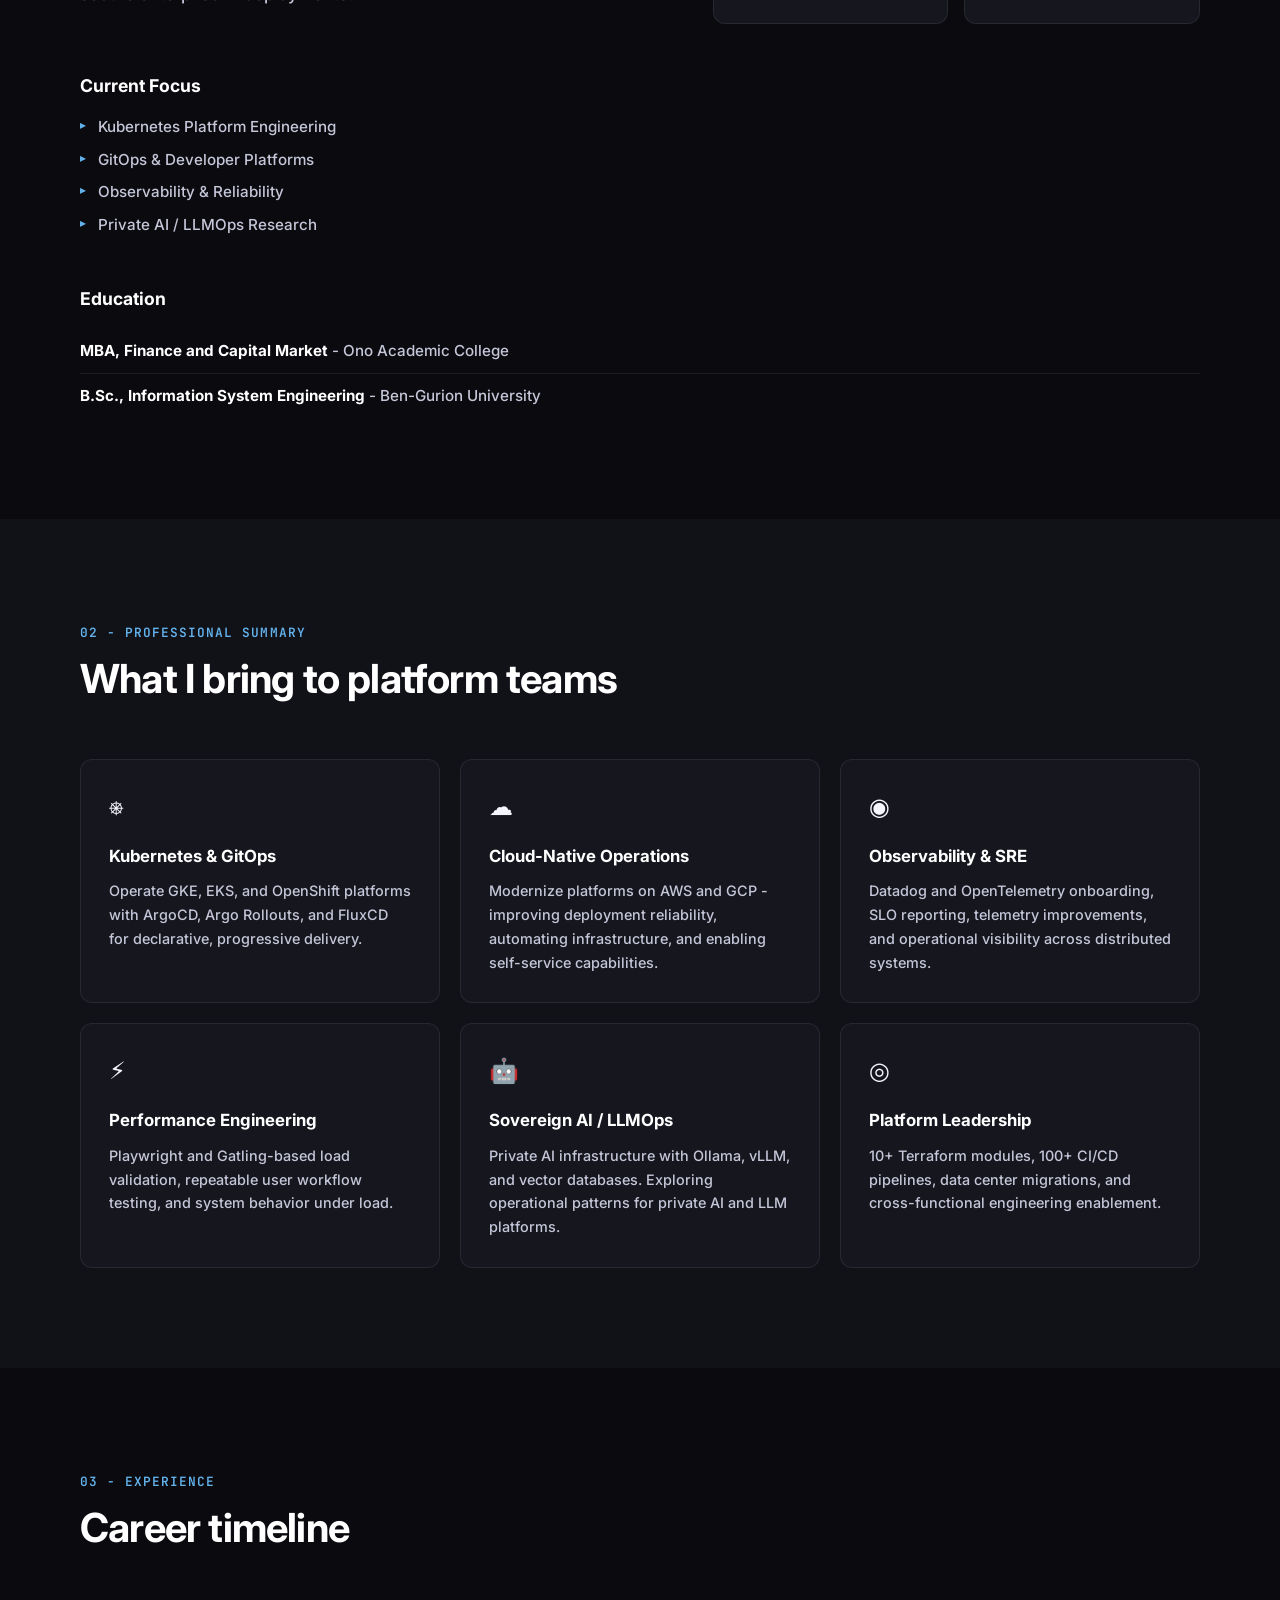
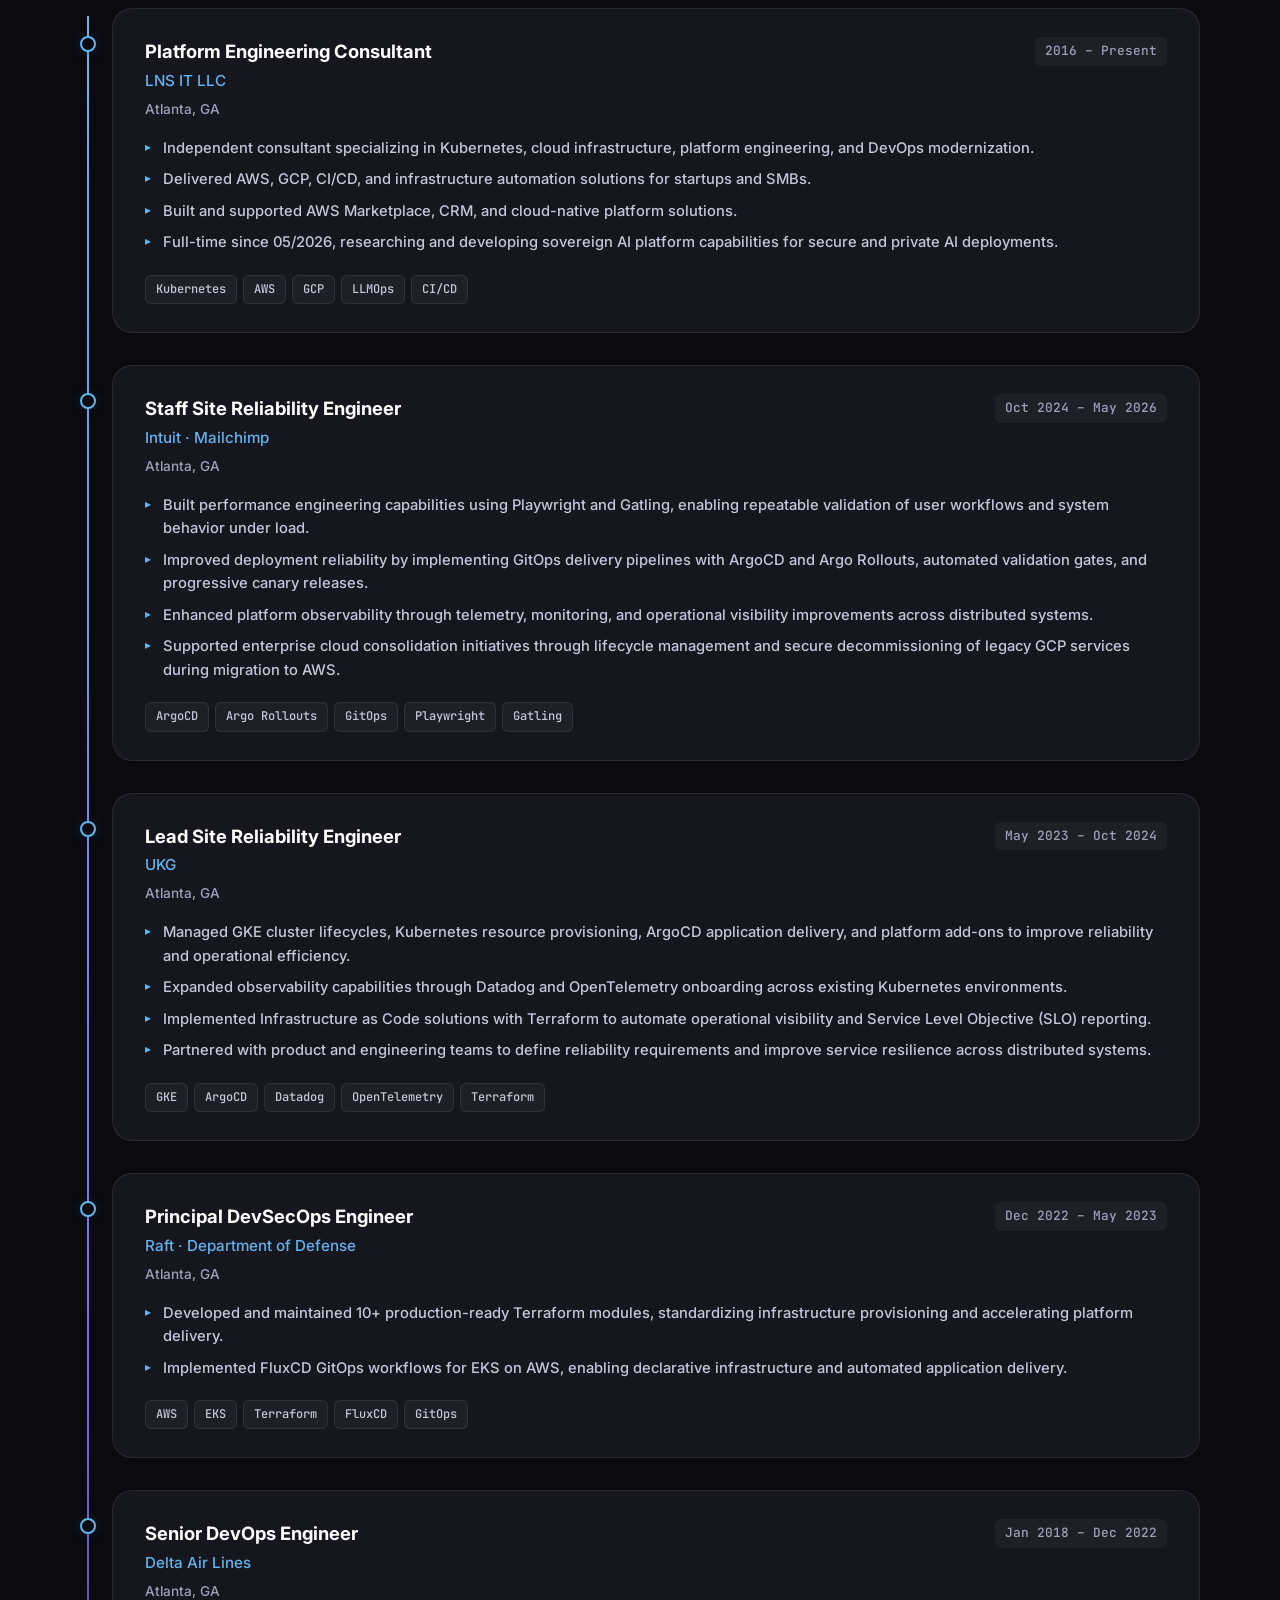
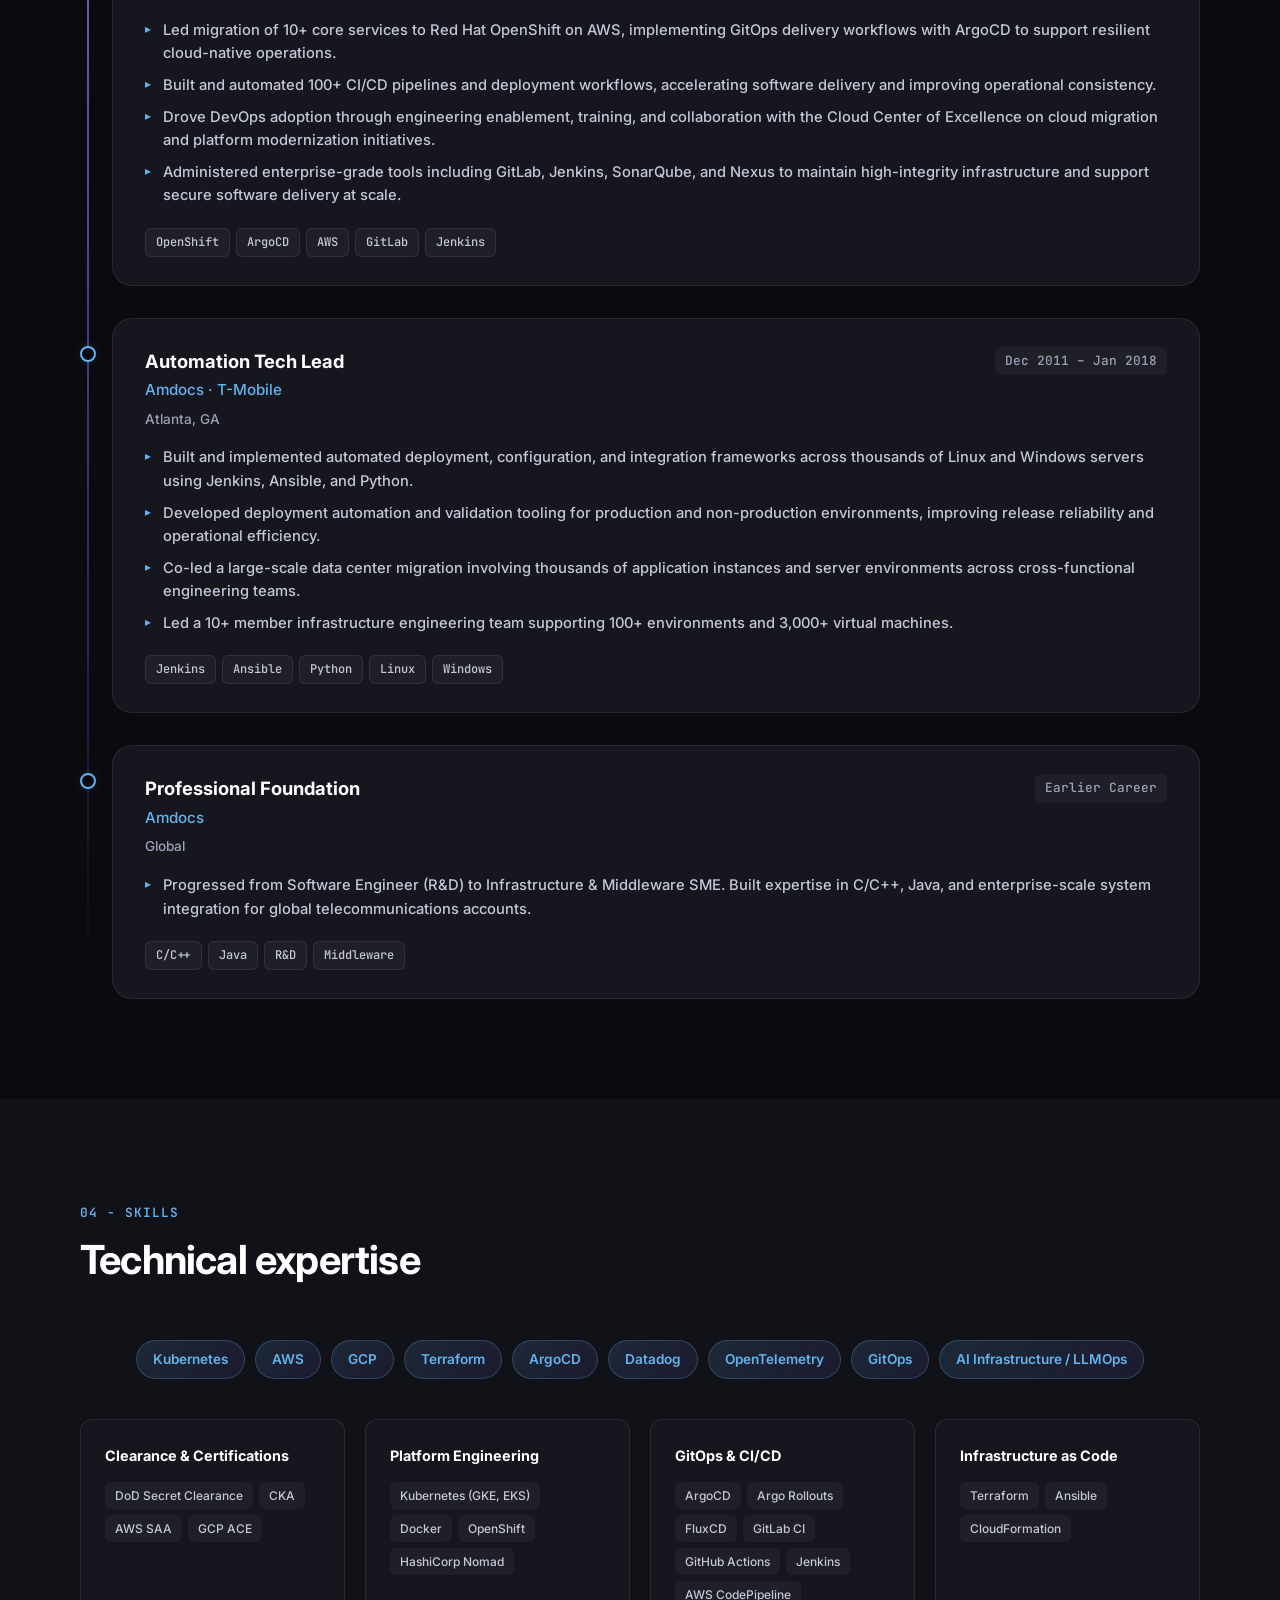
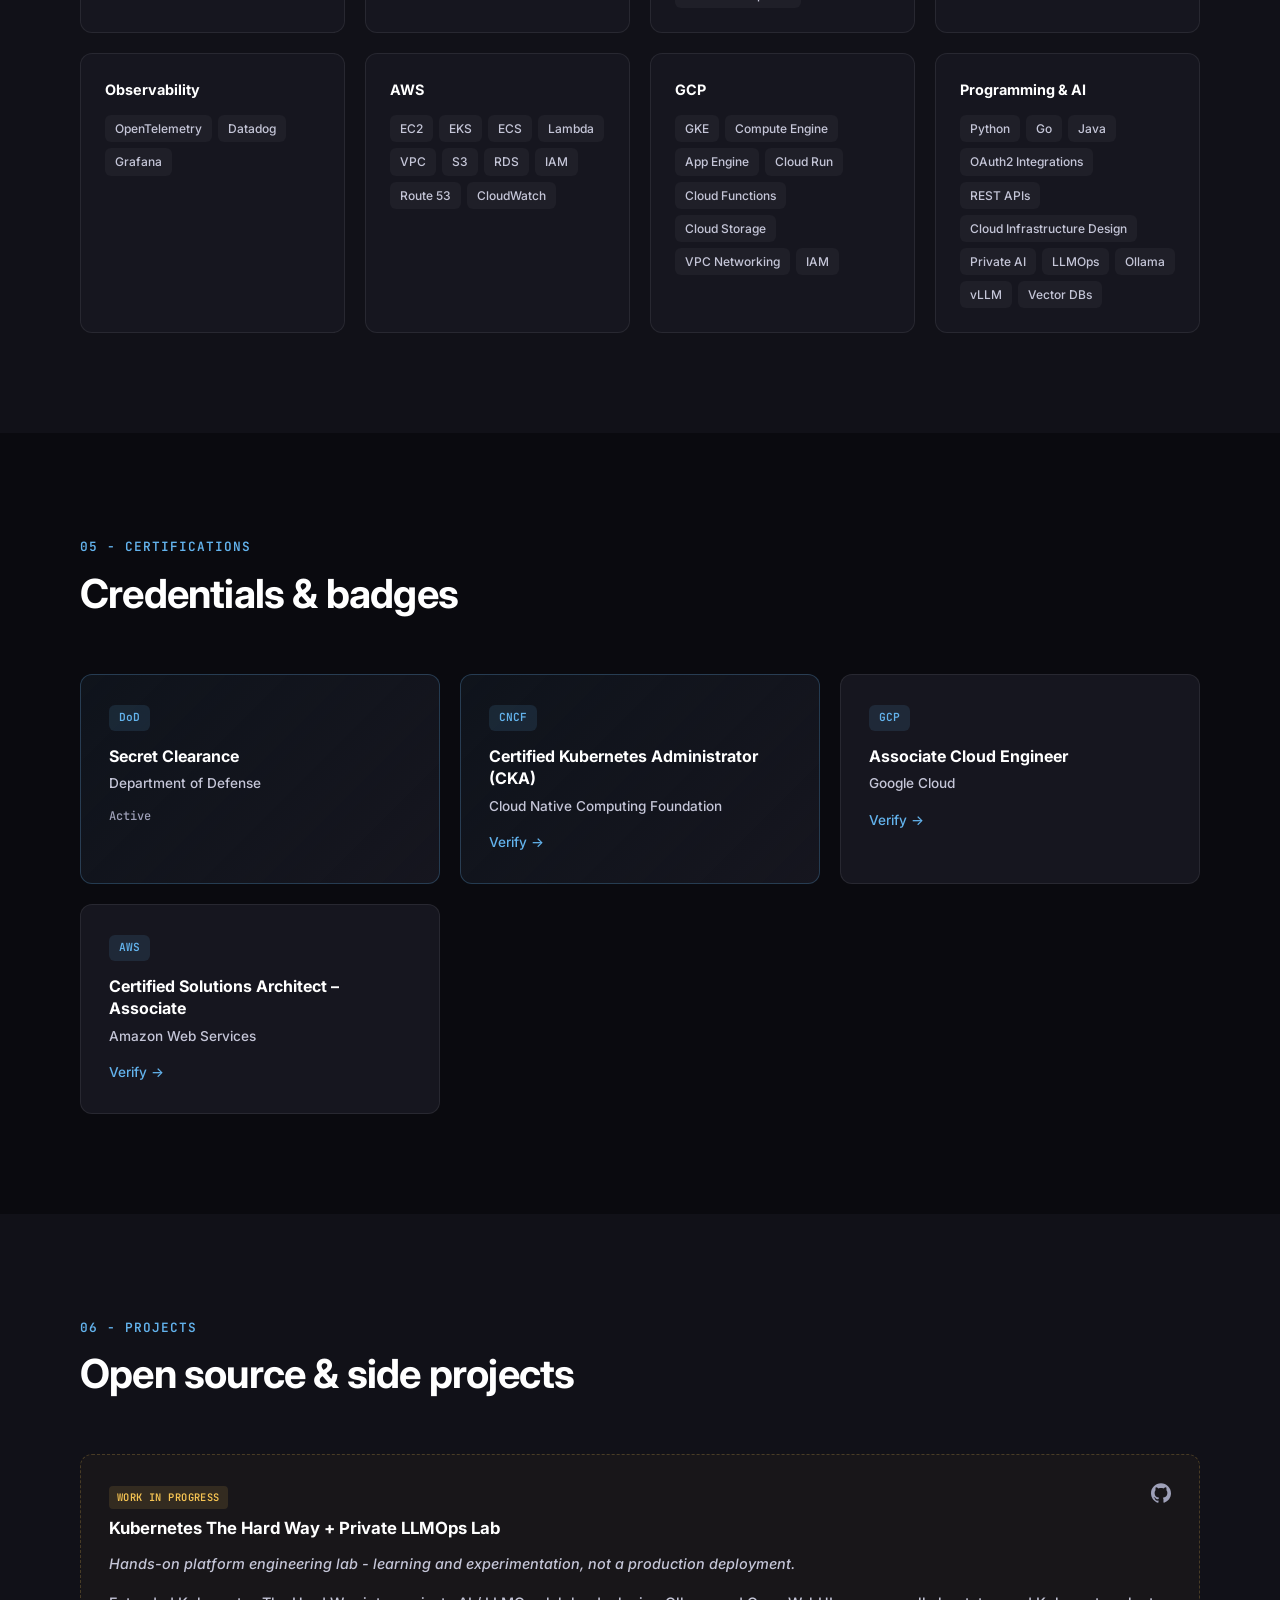
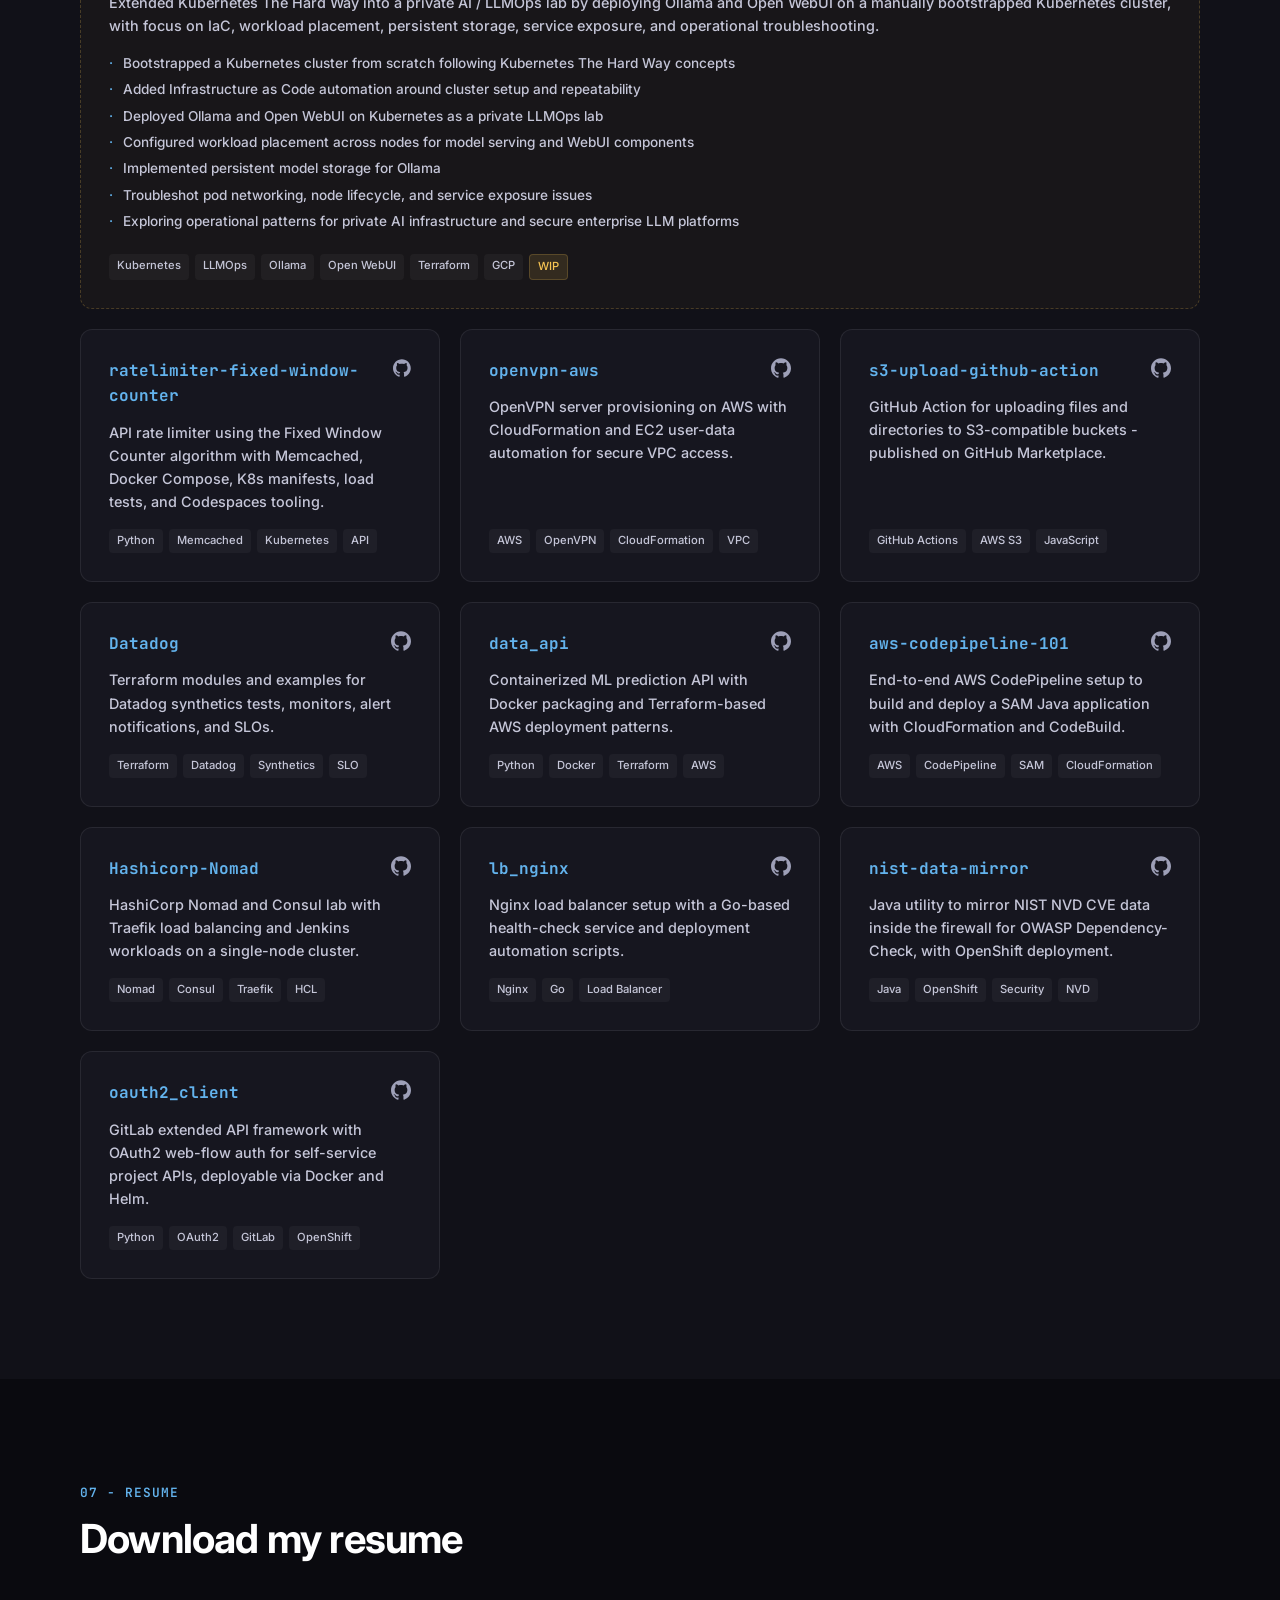
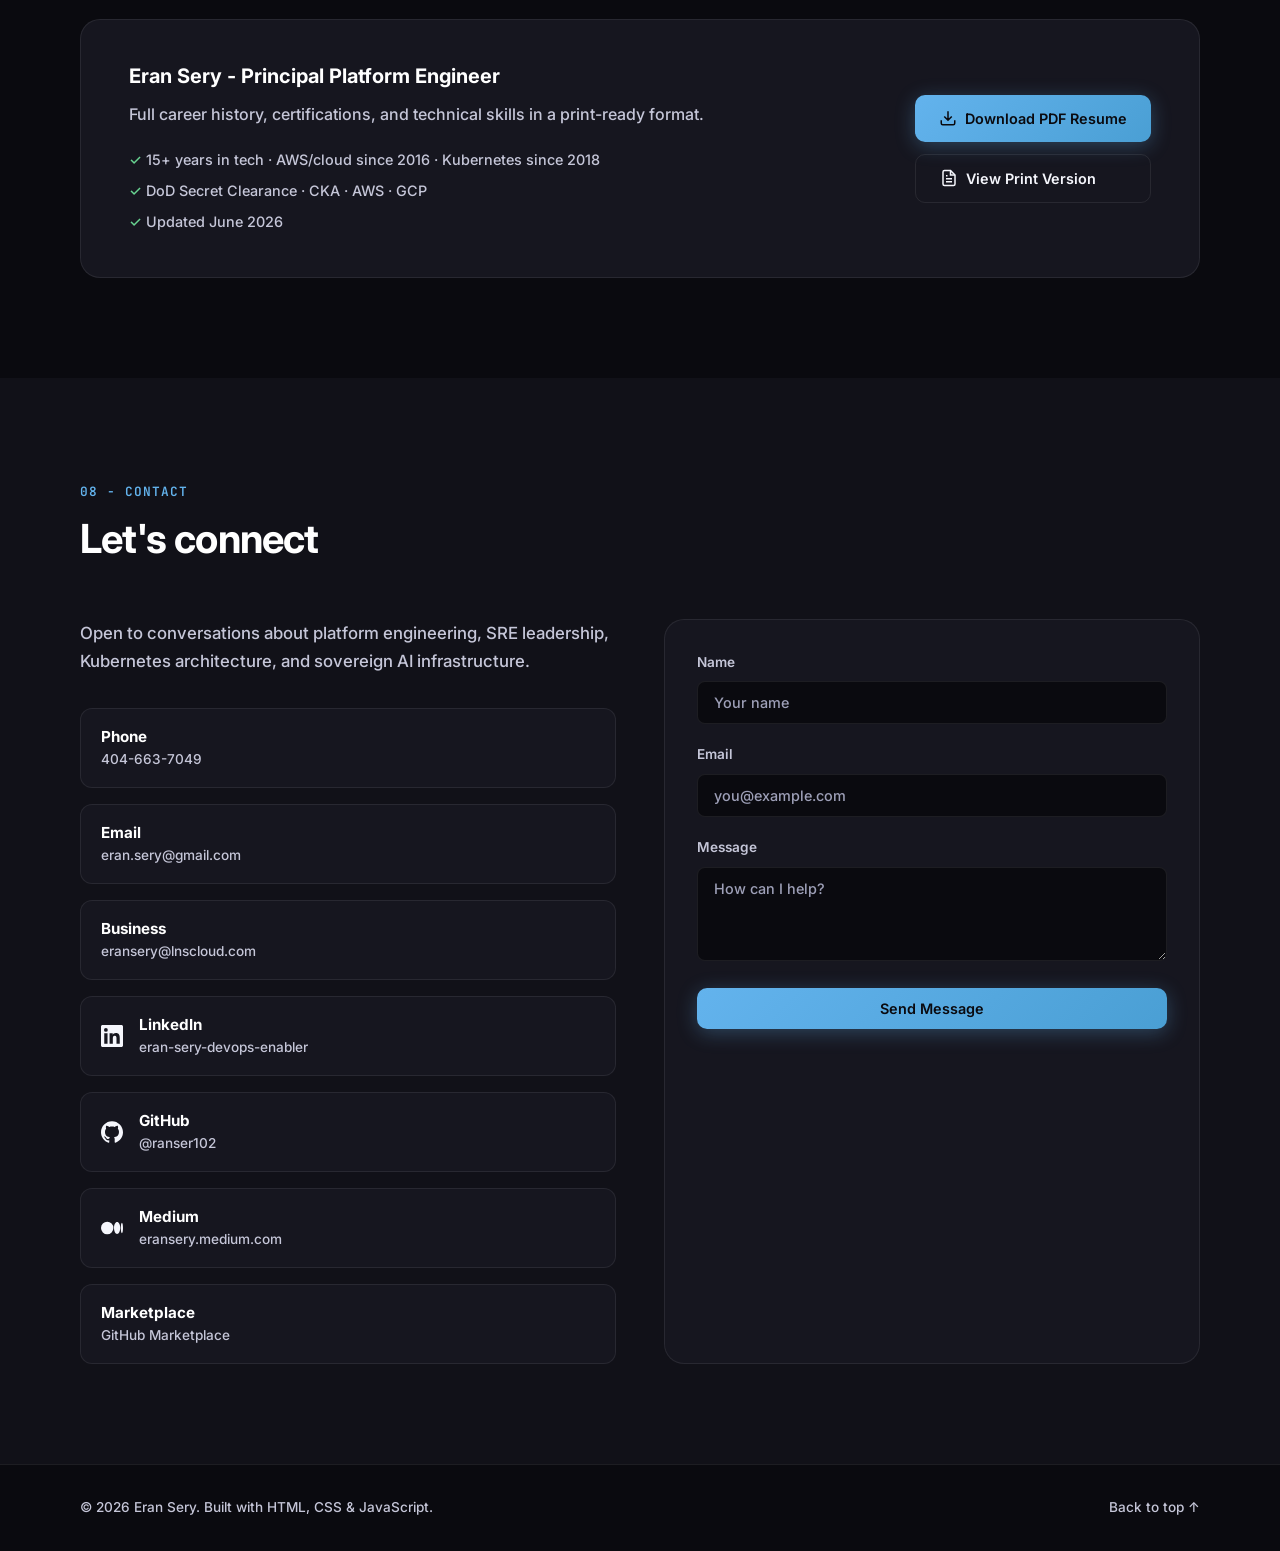
==== commit 907bcdf3: "Add Current Focus to About and soften LLMOps summary wording. Highlight active platform engineering " ====
--- a/index.html
+++ b/index.html
@@ -159,6 +159,15 @@
             </div>
           </div>
         </div>
+        <div class="about__focus">
+          <h3>Current Focus</h3>
+          <ul>
+            <li>Kubernetes Platform Engineering</li>
+            <li>GitOps &amp; Developer Platforms</li>
+            <li>Observability &amp; Reliability</li>
+            <li>Private AI / LLMOps Research</li>
+          </ul>
+        </div>
         <div class="about__education">
           <h3>Education</h3>
           <ul>
@@ -204,7 +213,7 @@
           <article class="summary-card">
             <div class="summary-card__icon">🤖</div>
             <h3>Sovereign AI / LLMOps</h3>
-            <p>Private AI infrastructure with Ollama, vLLM, and vector databases for secure, enterprise-grade AI deployments.</p>
+            <p>Private AI infrastructure with Ollama, vLLM, and vector databases. Exploring operational patterns for private AI and LLM platforms.</p>
           </article>
           <article class="summary-card">
             <div class="summary-card__icon">◎</div>
--- a/styles.css
+++ b/styles.css
@@ -541,6 +541,39 @@
   border-bottom: none;
 }
 
+.about__focus {
+  margin-bottom: 48px;
+}
+
+.about__focus h3 {
+  font-size: 1.1rem;
+  margin-bottom: 16px;
+  font-weight: 700;
+  color: #ffffff;
+}
+
+.about__focus li {
+  position: relative;
+  padding-left: 18px;
+  color: var(--text-muted);
+  font-size: 0.95rem;
+  font-weight: 500;
+  margin-bottom: 10px;
+  line-height: 1.5;
+}
+
+.about__focus li::before {
+  content: '▸';
+  position: absolute;
+  left: 0;
+  color: var(--accent);
+  font-size: 0.75rem;
+}
+
+.about__focus li:last-child {
+  margin-bottom: 0;
+}
+
 /* Summary cards */
 .summary__grid {
   display: grid;
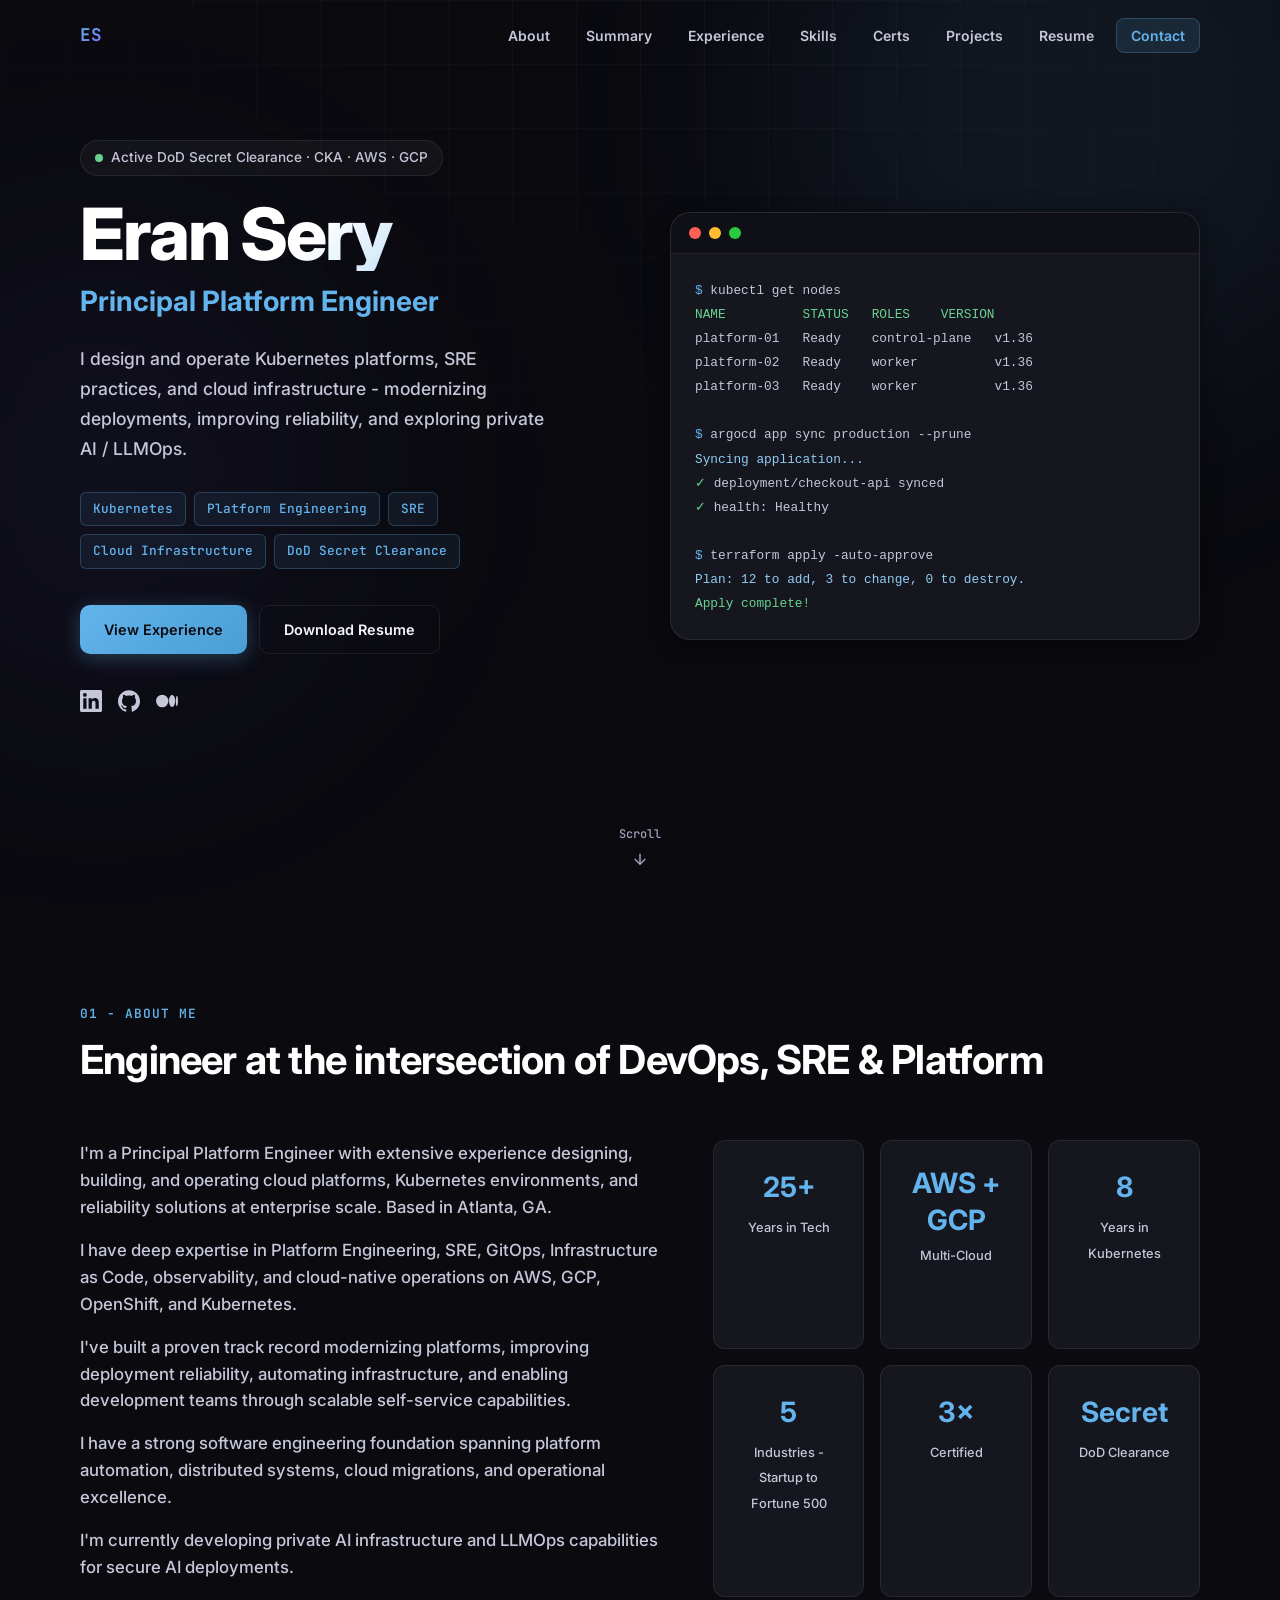
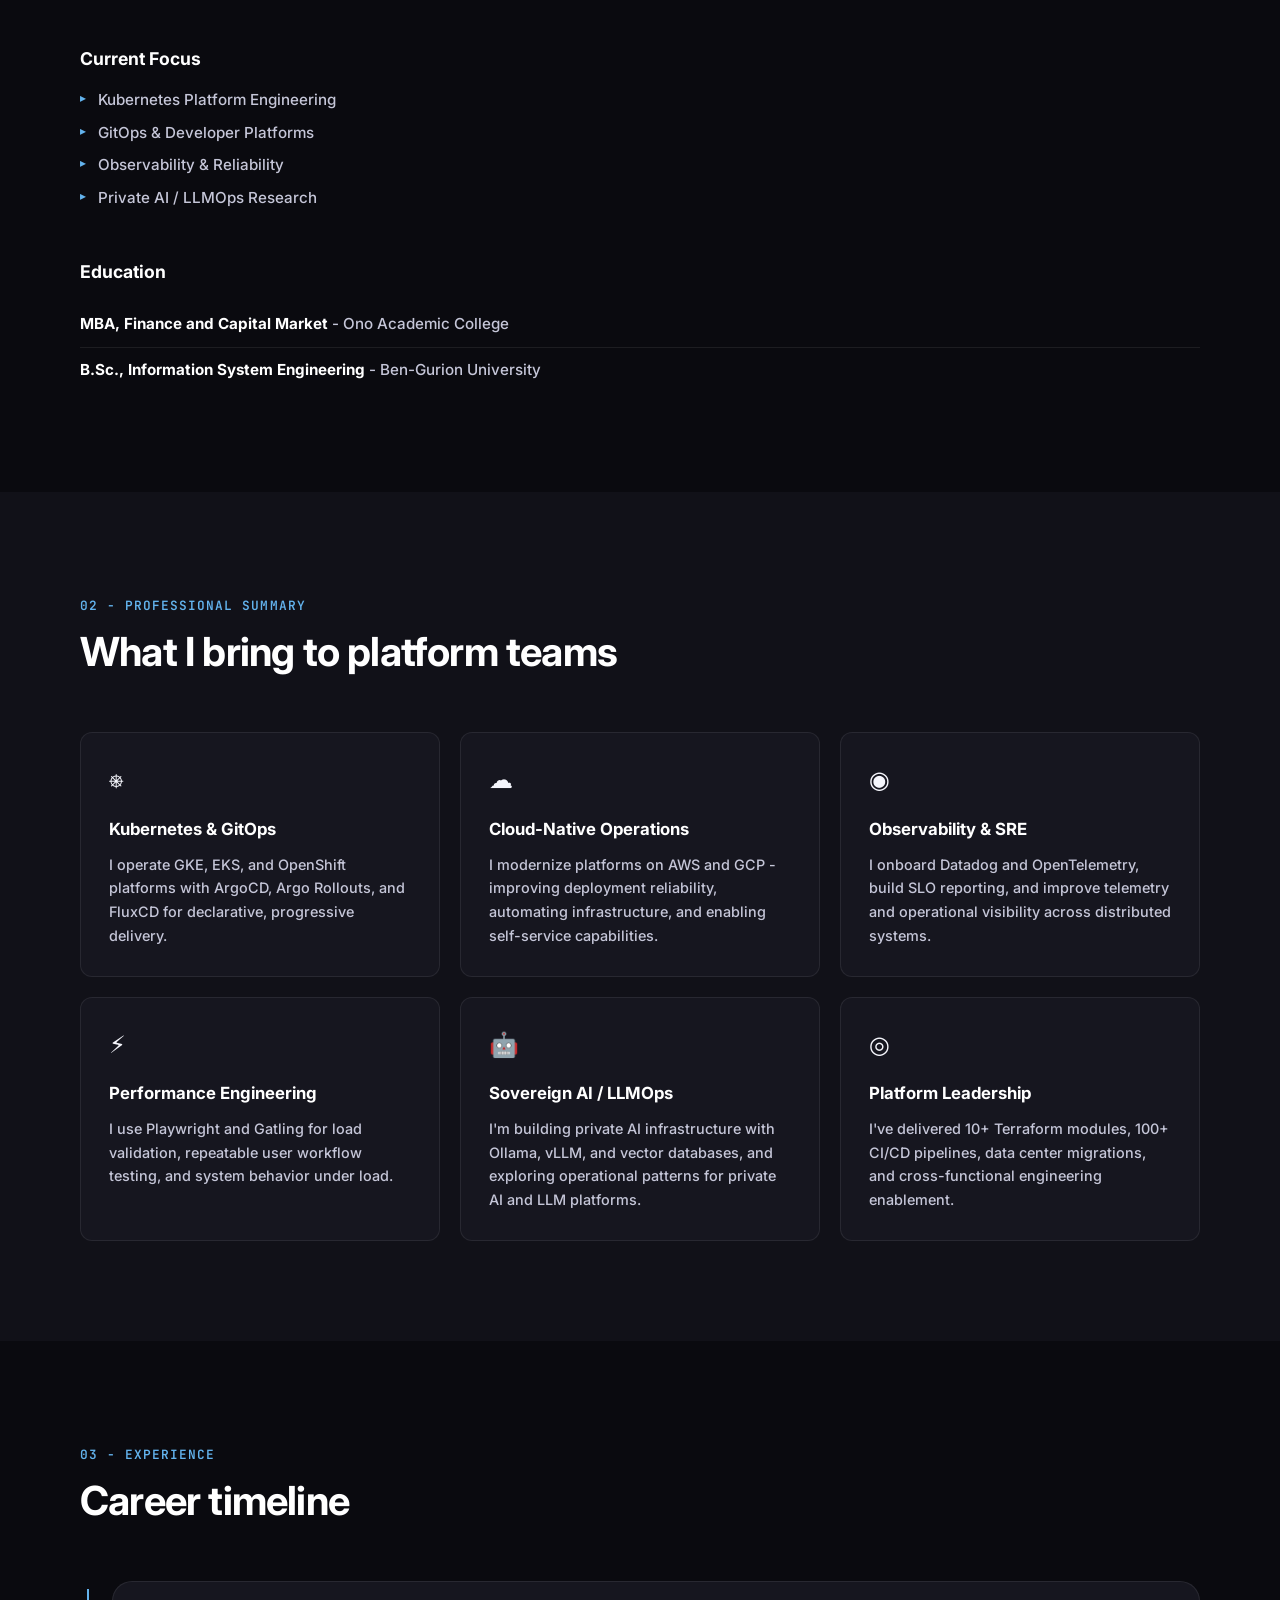
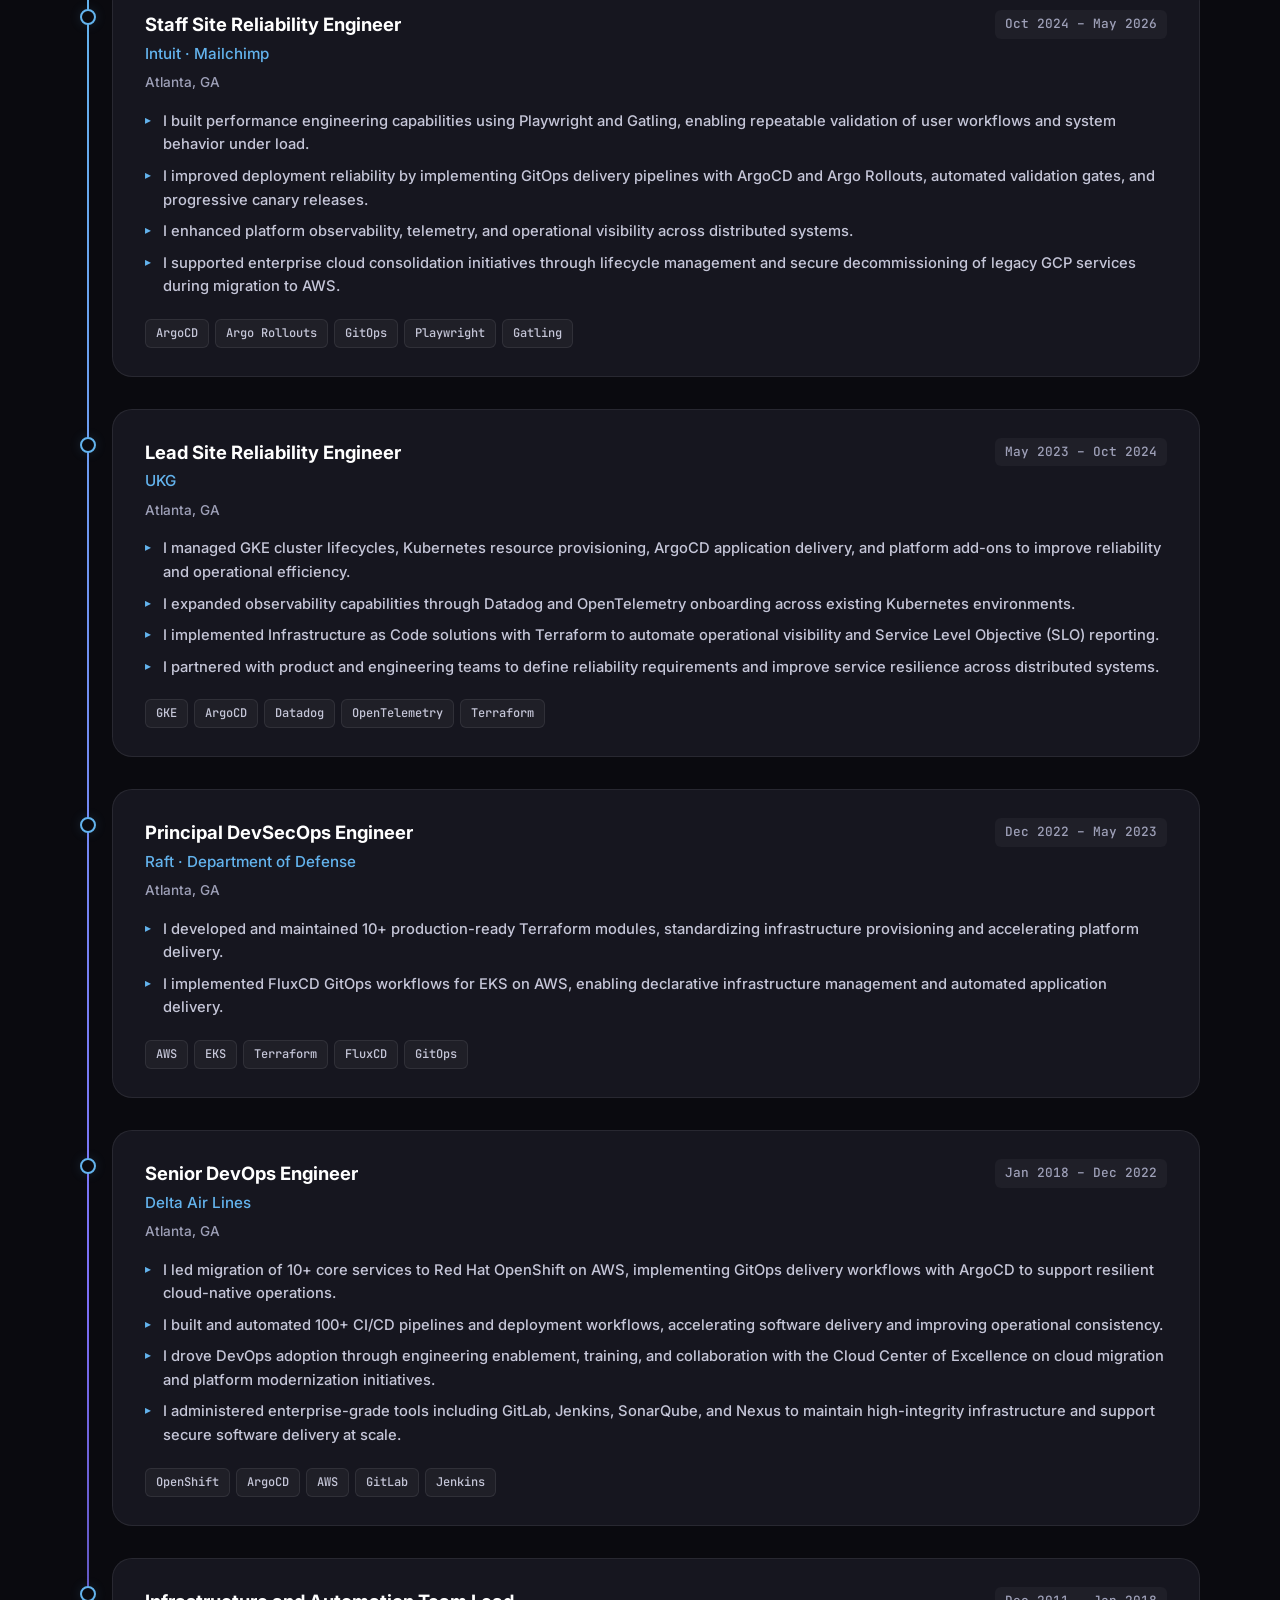
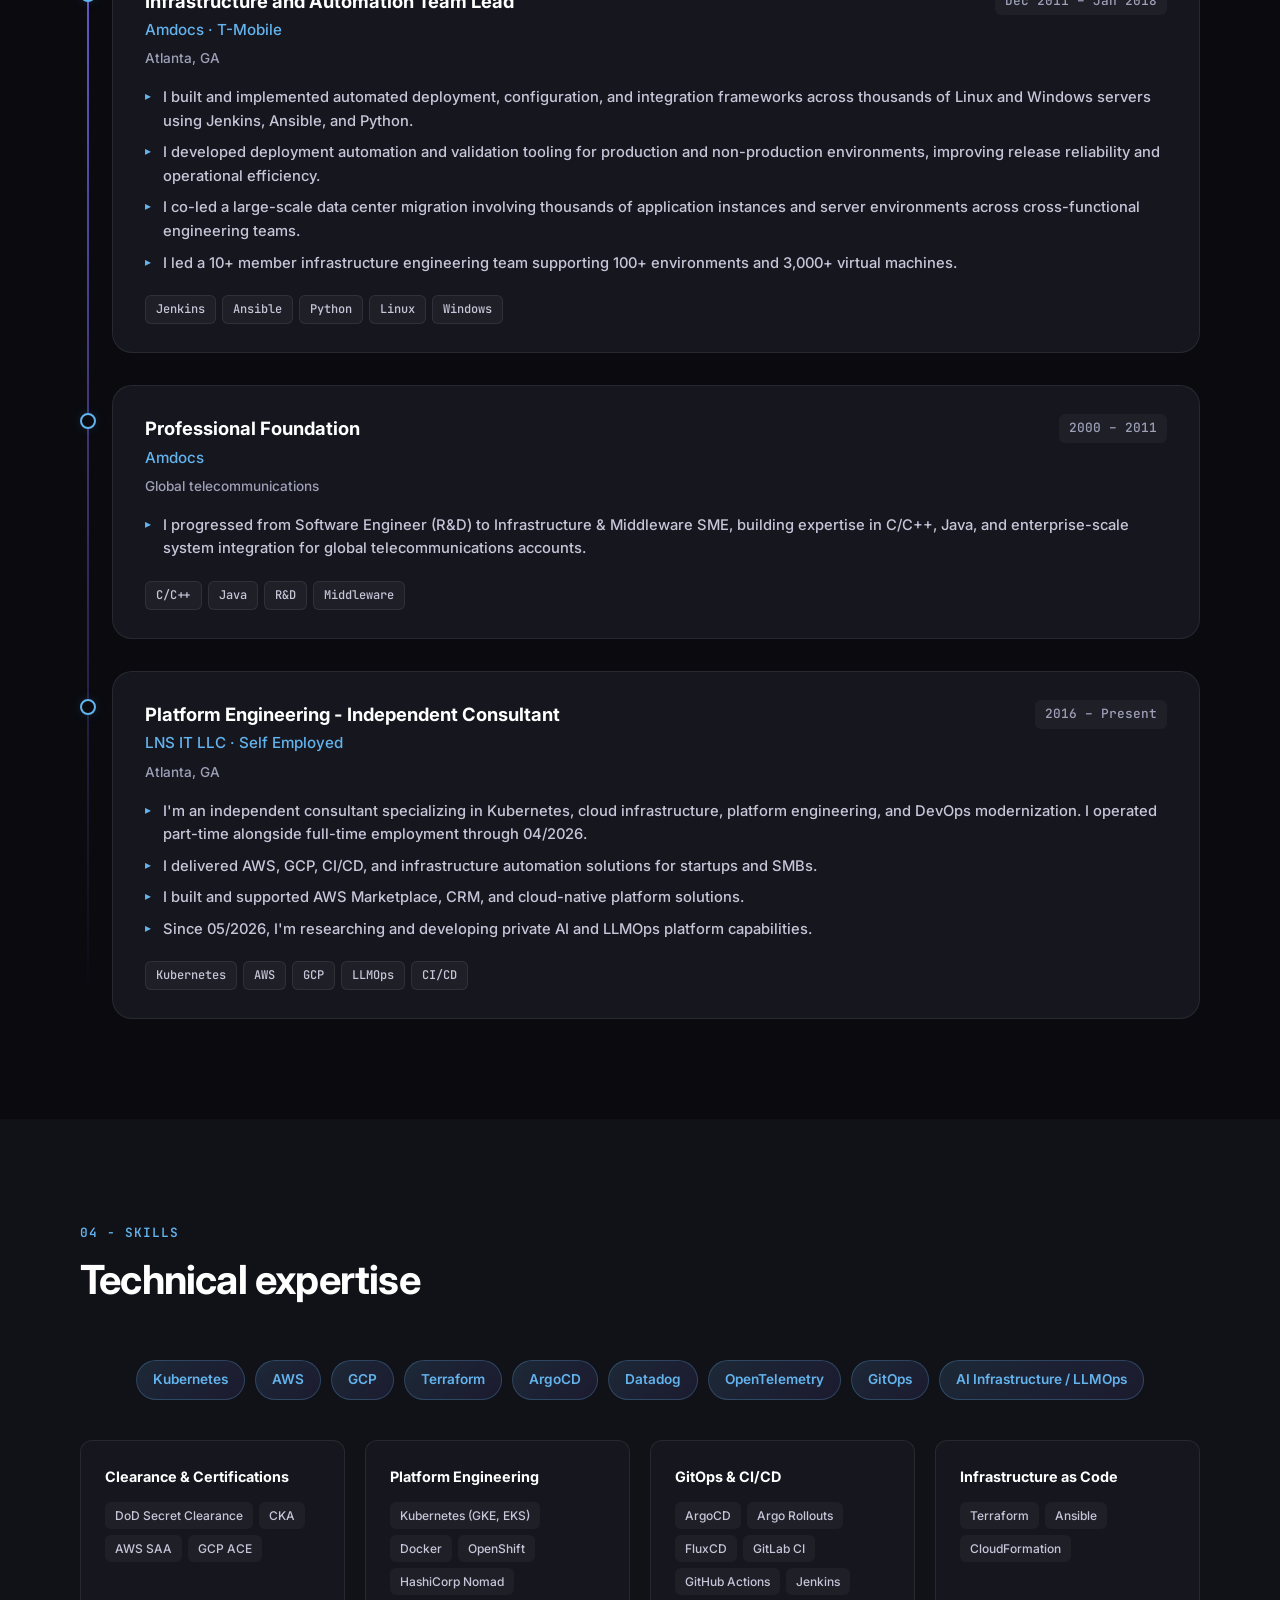
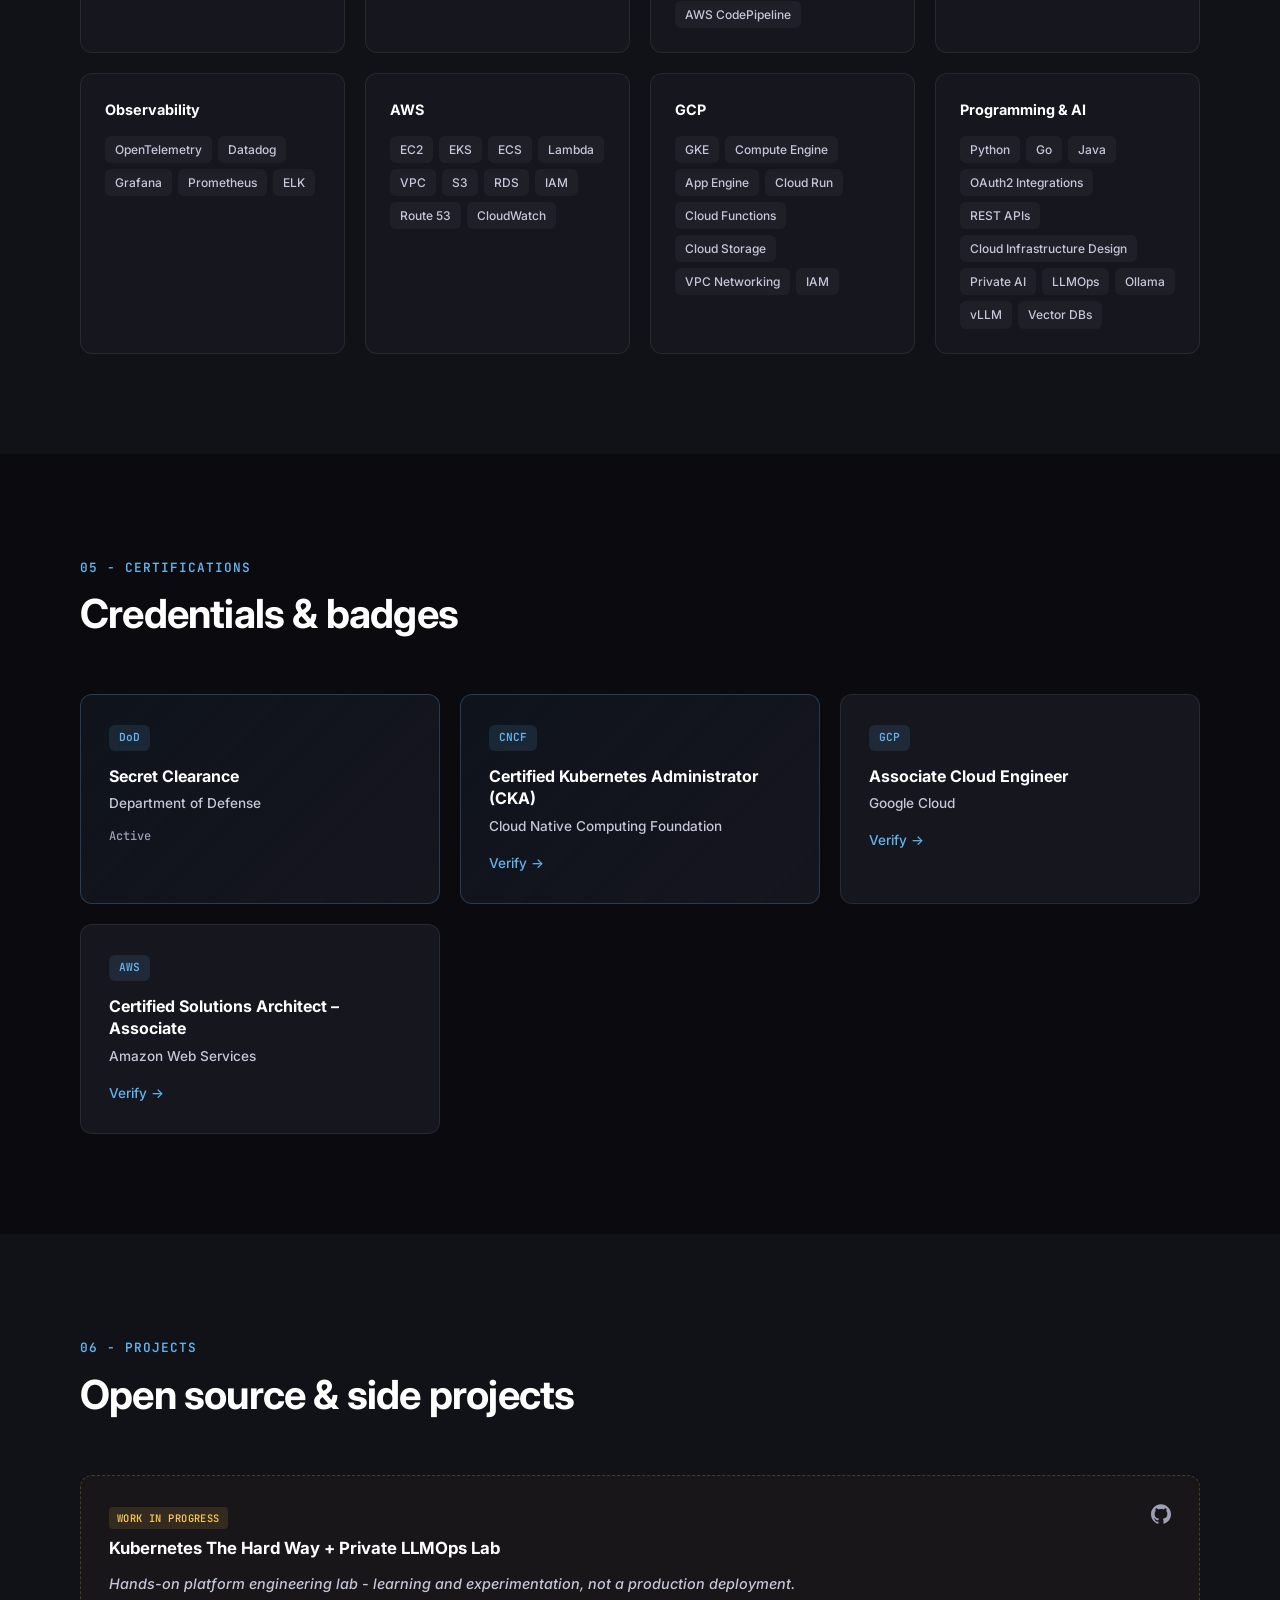
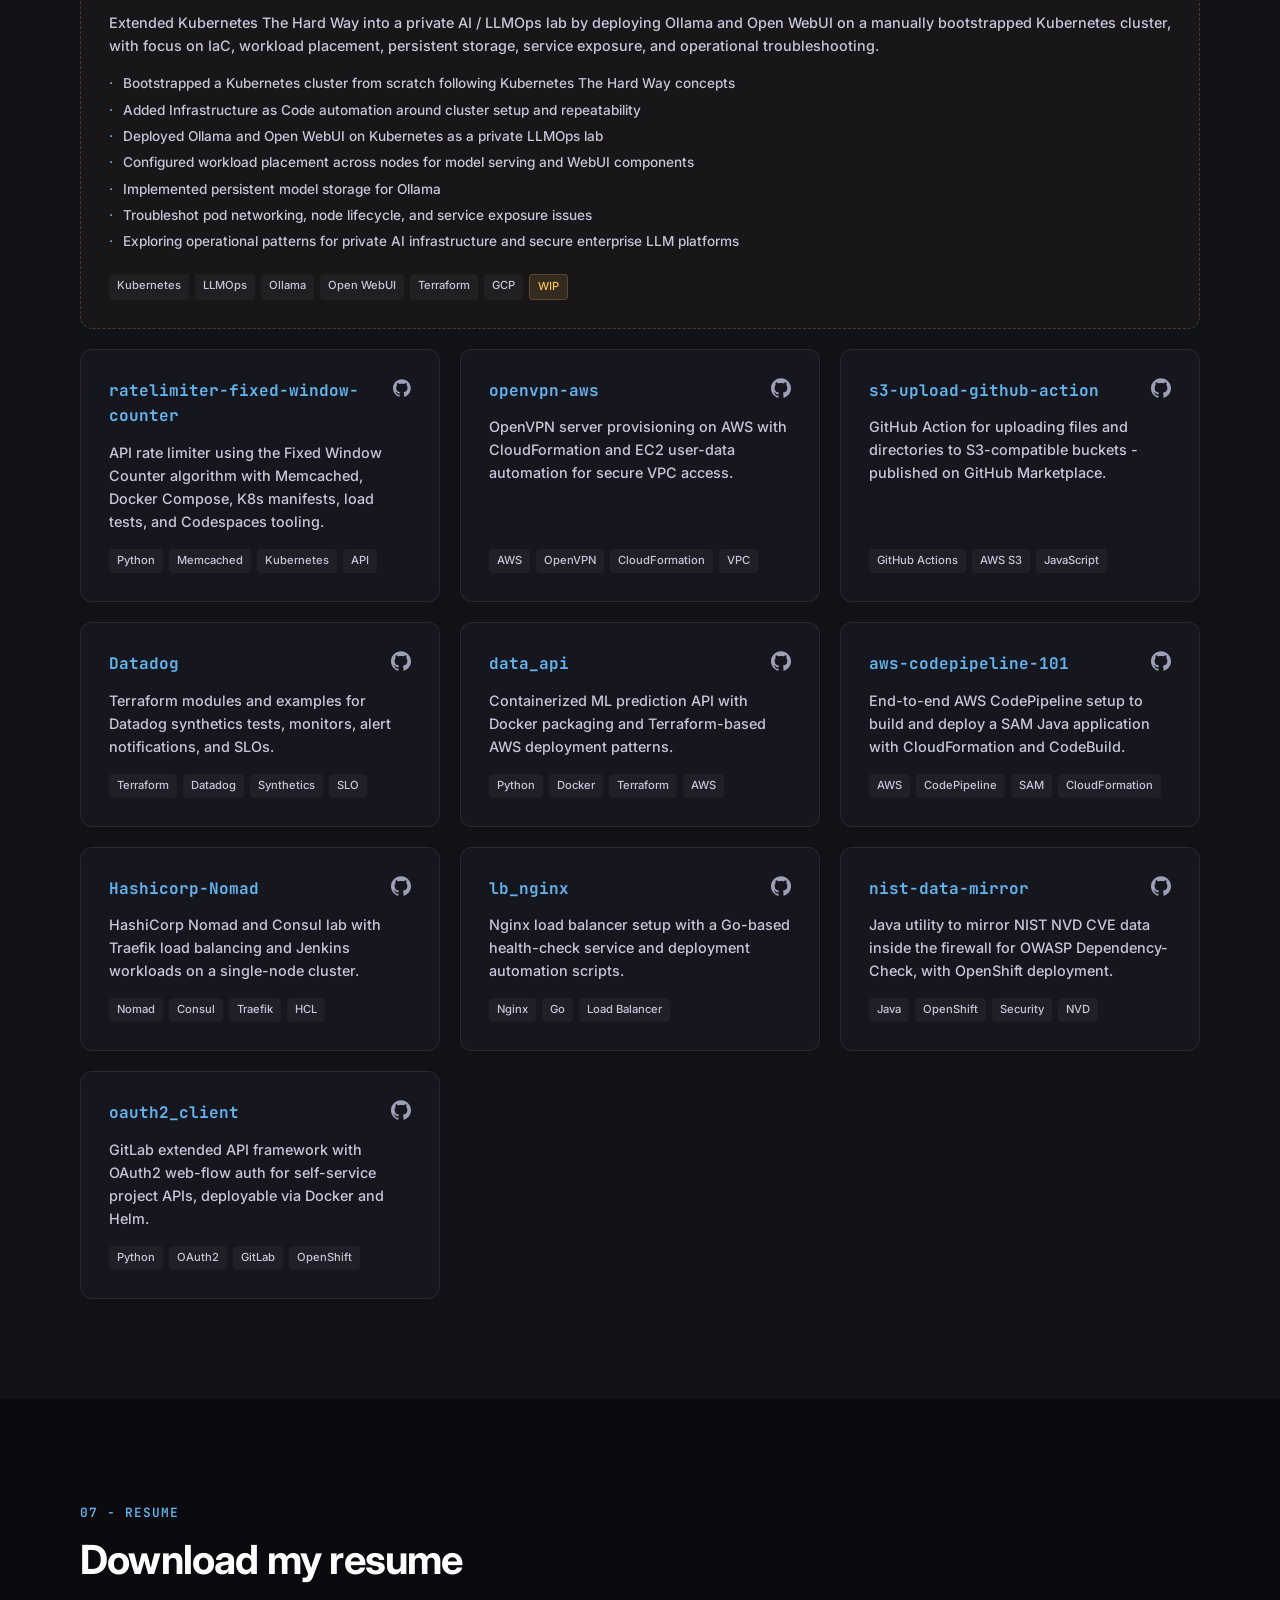
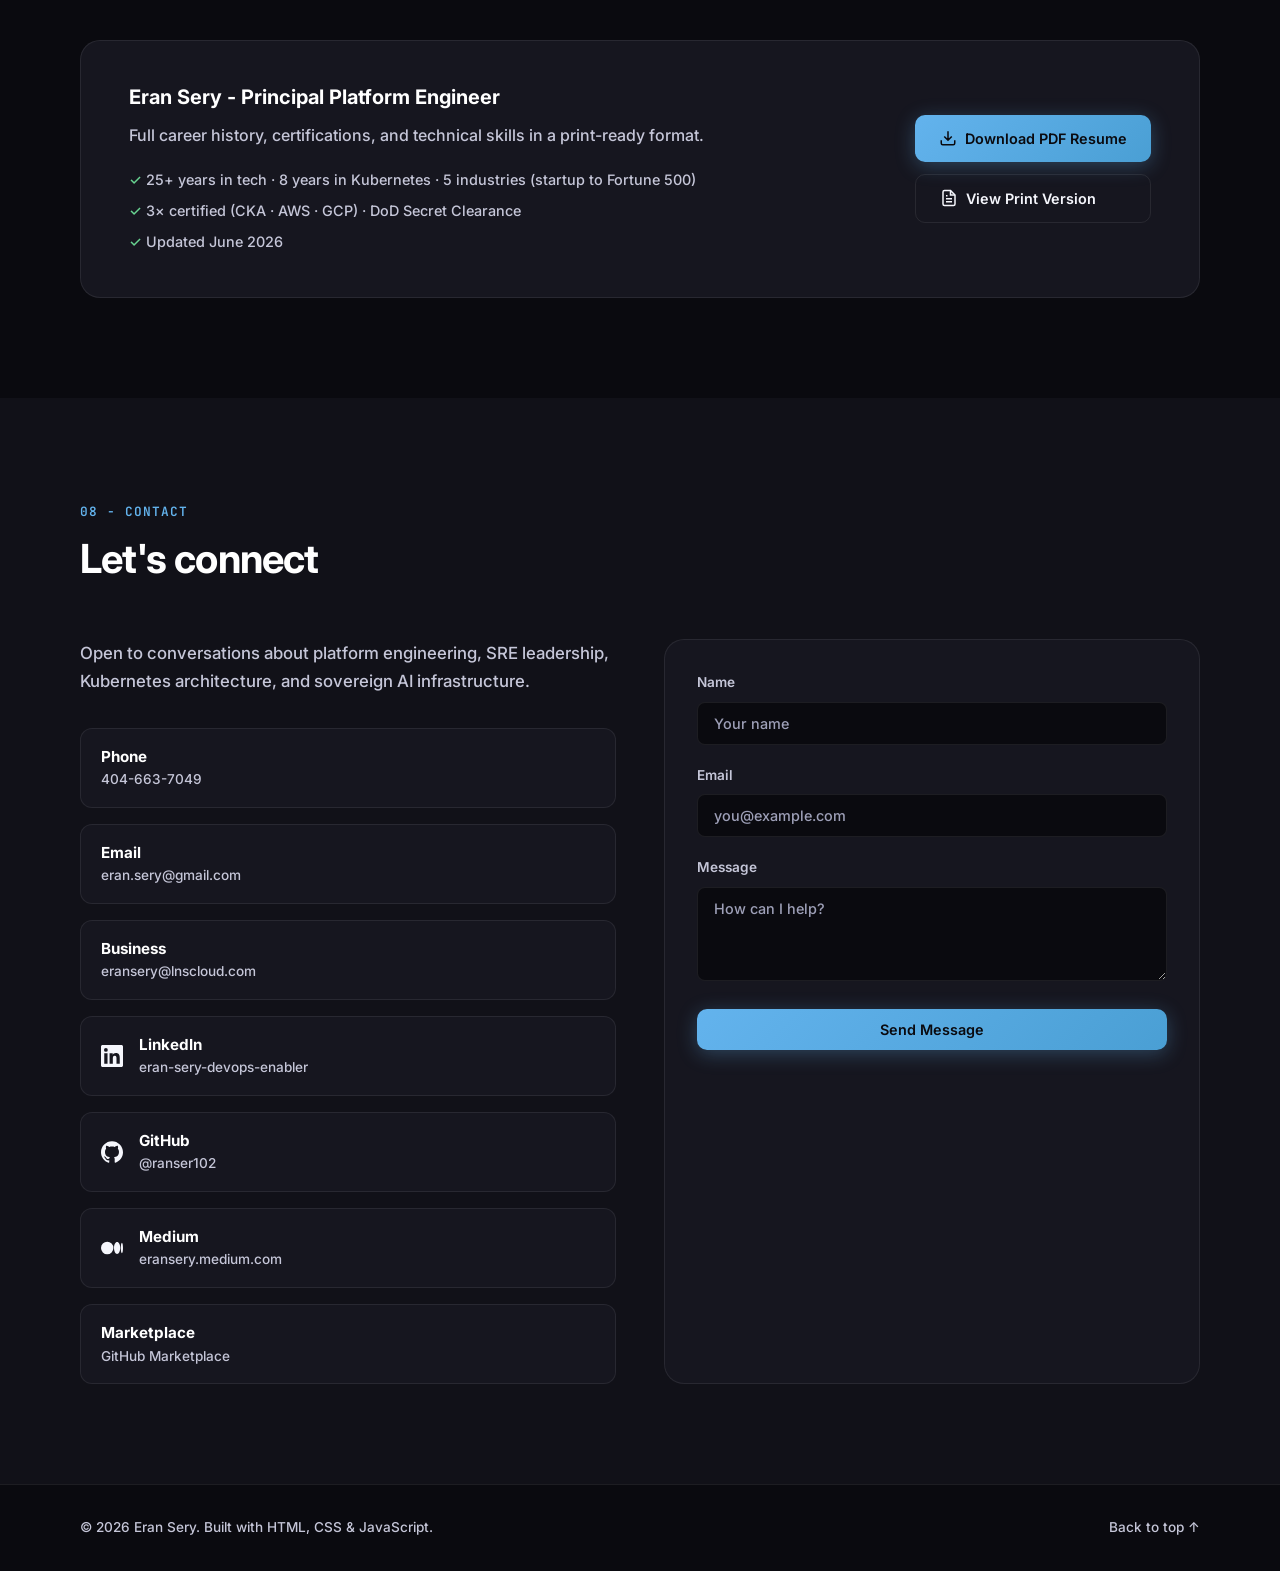
==== commit e80ea498: "Align site and resume with updated PDF and refresh About stat cards. Sync experience order, titles, " ====
--- a/index.html
+++ b/index.html
@@ -55,8 +55,8 @@
           </h1>
           <p class="hero__subtitle">Principal Platform Engineer</p>
           <p class="hero__tagline">
-            Kubernetes · SRE · Cloud Infrastructure - modernizing platforms,
-            improving deployment reliability, and building sovereign AI infrastructure.
+            I design and operate Kubernetes platforms, SRE practices, and cloud infrastructure -
+            modernizing deployments, improving reliability, and exploring private AI / LLMOps.
           </p>
           <div class="hero__focus">
             <span>Kubernetes</span>
@@ -119,39 +119,45 @@
         <div class="about__grid">
           <div class="about__text">
             <p>
-              Principal Platform Engineer with <strong>15+ years</strong> in engineering and technology,
-              working with cloud platforms such as <strong>AWS since 2016</strong>, building and operating
-              <strong>Kubernetes since 2018</strong>, and delivering cloud infrastructure and reliability
-              solutions across enterprise environments. Based in <strong>Atlanta, GA</strong>.
+              I'm a Principal Platform Engineer with extensive experience designing, building, and operating cloud platforms,
+              Kubernetes environments, and reliability solutions at enterprise scale. Based in Atlanta, GA.
             </p>
             <p>
-              Deep expertise in Platform Engineering, SRE, GitOps, Infrastructure as Code, observability,
+              I have deep expertise in Platform Engineering, SRE, GitOps, Infrastructure as Code, observability,
               and cloud-native operations on AWS, GCP, OpenShift, and Kubernetes.
             </p>
             <p>
-              Proven track record modernizing platforms, improving deployment reliability, automating infrastructure, and
+              I've built a proven track record modernizing platforms, improving deployment reliability, automating infrastructure, and
               enabling development teams through scalable self-service capabilities.
             </p>
             <p>
-              Strong software engineering foundation with experience spanning platform automation, distributed systems,
+              I have a strong software engineering foundation spanning platform automation, distributed systems,
               cloud migrations, and operational excellence.
             </p>
             <p>
-              Currently developing private AI infrastructure and LLMOps capabilities for secure enterprise AI deployments.
+              I'm currently developing private AI infrastructure and LLMOps capabilities for secure AI deployments.
             </p>
           </div>
           <div class="about__stats">
             <div class="stat-card">
-              <span class="stat-card__value">15+</span>
+              <span class="stat-card__value">25+</span>
               <span class="stat-card__label">Years in Tech</span>
             </div>
             <div class="stat-card">
-              <span class="stat-card__value">100+</span>
-              <span class="stat-card__label">CI/CD Pipelines Built</span>
+              <span class="stat-card__value stat-card__value--text">AWS + GCP</span>
+              <span class="stat-card__label">Multi-Cloud</span>
             </div>
             <div class="stat-card">
-              <span class="stat-card__value">CKA</span>
-              <span class="stat-card__label">CNCF Certified</span>
+              <span class="stat-card__value">8</span>
+              <span class="stat-card__label">Years in Kubernetes</span>
+            </div>
+            <div class="stat-card">
+              <span class="stat-card__value">5</span>
+              <span class="stat-card__label">Industries - Startup to Fortune 500</span>
+            </div>
+            <div class="stat-card">
+              <span class="stat-card__value">3×</span>
+              <span class="stat-card__label">Certified</span>
             </div>
             <div class="stat-card">
               <span class="stat-card__value">Secret</span>
@@ -193,32 +199,32 @@
           <article class="summary-card">
             <div class="summary-card__icon">⎈</div>
             <h3>Kubernetes &amp; GitOps</h3>
-            <p>Operate GKE, EKS, and OpenShift platforms with ArgoCD, Argo Rollouts, and FluxCD for declarative, progressive delivery.</p>
+            <p>I operate GKE, EKS, and OpenShift platforms with ArgoCD, Argo Rollouts, and FluxCD for declarative, progressive delivery.</p>
           </article>
           <article class="summary-card">
             <div class="summary-card__icon">☁</div>
             <h3>Cloud-Native Operations</h3>
-            <p>Modernize platforms on AWS and GCP - improving deployment reliability, automating infrastructure, and enabling self-service capabilities.</p>
+            <p>I modernize platforms on AWS and GCP - improving deployment reliability, automating infrastructure, and enabling self-service capabilities.</p>
           </article>
           <article class="summary-card">
             <div class="summary-card__icon">◉</div>
             <h3>Observability &amp; SRE</h3>
-            <p>Datadog and OpenTelemetry onboarding, SLO reporting, telemetry improvements, and operational visibility across distributed systems.</p>
+            <p>I onboard Datadog and OpenTelemetry, build SLO reporting, and improve telemetry and operational visibility across distributed systems.</p>
           </article>
           <article class="summary-card">
             <div class="summary-card__icon">⚡</div>
             <h3>Performance Engineering</h3>
-            <p>Playwright and Gatling-based load validation, repeatable user workflow testing, and system behavior under load.</p>
+            <p>I use Playwright and Gatling for load validation, repeatable user workflow testing, and system behavior under load.</p>
           </article>
           <article class="summary-card">
             <div class="summary-card__icon">🤖</div>
             <h3>Sovereign AI / LLMOps</h3>
-            <p>Private AI infrastructure with Ollama, vLLM, and vector databases. Exploring operational patterns for private AI and LLM platforms.</p>
+            <p>I'm building private AI infrastructure with Ollama, vLLM, and vector databases, and exploring operational patterns for private AI and LLM platforms.</p>
           </article>
           <article class="summary-card">
             <div class="summary-card__icon">◎</div>
             <h3>Platform Leadership</h3>
-            <p>10+ Terraform modules, 100+ CI/CD pipelines, data center migrations, and cross-functional engineering enablement.</p>
+            <p>I've delivered 10+ Terraform modules, 100+ CI/CD pipelines, data center migrations, and cross-functional engineering enablement.</p>
           </article>
         </div>
       </div>
@@ -232,29 +238,6 @@
           <h2 class="section__title">Career timeline</h2>
         </div>
         <div class="timeline">
-          <article class="exp-card">
-            <div class="exp-card__marker"></div>
-            <div class="exp-card__content">
-              <div class="exp-card__header">
-                <div>
-                  <h3>Platform Engineering Consultant</h3>
-                  <p class="exp-card__company">LNS IT LLC</p>
-                </div>
-                <span class="exp-card__date">2016 – Present</span>
-              </div>
-              <p class="exp-card__location">Atlanta, GA</p>
-              <ul>
-                <li>Independent consultant specializing in Kubernetes, cloud infrastructure, platform engineering, and DevOps modernization.</li>
-                <li>Delivered AWS, GCP, CI/CD, and infrastructure automation solutions for startups and SMBs.</li>
-                <li>Built and supported AWS Marketplace, CRM, and cloud-native platform solutions.</li>
-                <li>Full-time since 05/2026, researching and developing sovereign AI platform capabilities for secure and private AI deployments.</li>
-              </ul>
-              <div class="exp-card__tags">
-                <span>Kubernetes</span><span>AWS</span><span>GCP</span><span>LLMOps</span><span>CI/CD</span>
-              </div>
-            </div>
-          </article>
-
           <article class="exp-card">
             <div class="exp-card__marker"></div>
             <div class="exp-card__content">
@@ -267,10 +250,10 @@
               </div>
               <p class="exp-card__location">Atlanta, GA</p>
               <ul>
-                <li>Built performance engineering capabilities using Playwright and Gatling, enabling repeatable validation of user workflows and system behavior under load.</li>
-                <li>Improved deployment reliability by implementing GitOps delivery pipelines with ArgoCD and Argo Rollouts, automated validation gates, and progressive canary releases.</li>
-                <li>Enhanced platform observability through telemetry, monitoring, and operational visibility improvements across distributed systems.</li>
-                <li>Supported enterprise cloud consolidation initiatives through lifecycle management and secure decommissioning of legacy GCP services during migration to AWS.</li>
+                <li>I built performance engineering capabilities using Playwright and Gatling, enabling repeatable validation of user workflows and system behavior under load.</li>
+                <li>I improved deployment reliability by implementing GitOps delivery pipelines with ArgoCD and Argo Rollouts, automated validation gates, and progressive canary releases.</li>
+                <li>I enhanced platform observability, telemetry, and operational visibility across distributed systems.</li>
+                <li>I supported enterprise cloud consolidation initiatives through lifecycle management and secure decommissioning of legacy GCP services during migration to AWS.</li>
               </ul>
               <div class="exp-card__tags">
                 <span>ArgoCD</span><span>Argo Rollouts</span><span>GitOps</span><span>Playwright</span><span>Gatling</span>
@@ -290,10 +273,10 @@
               </div>
               <p class="exp-card__location">Atlanta, GA</p>
               <ul>
-                <li>Managed GKE cluster lifecycles, Kubernetes resource provisioning, ArgoCD application delivery, and platform add-ons to improve reliability and operational efficiency.</li>
-                <li>Expanded observability capabilities through Datadog and OpenTelemetry onboarding across existing Kubernetes environments.</li>
-                <li>Implemented Infrastructure as Code solutions with Terraform to automate operational visibility and Service Level Objective (SLO) reporting.</li>
-                <li>Partnered with product and engineering teams to define reliability requirements and improve service resilience across distributed systems.</li>
+                <li>I managed GKE cluster lifecycles, Kubernetes resource provisioning, ArgoCD application delivery, and platform add-ons to improve reliability and operational efficiency.</li>
+                <li>I expanded observability capabilities through Datadog and OpenTelemetry onboarding across existing Kubernetes environments.</li>
+                <li>I implemented Infrastructure as Code solutions with Terraform to automate operational visibility and Service Level Objective (SLO) reporting.</li>
+                <li>I partnered with product and engineering teams to define reliability requirements and improve service resilience across distributed systems.</li>
               </ul>
               <div class="exp-card__tags">
                 <span>GKE</span><span>ArgoCD</span><span>Datadog</span><span>OpenTelemetry</span><span>Terraform</span>
@@ -313,8 +296,8 @@
               </div>
               <p class="exp-card__location">Atlanta, GA</p>
               <ul>
-                <li>Developed and maintained 10+ production-ready Terraform modules, standardizing infrastructure provisioning and accelerating platform delivery.</li>
-                <li>Implemented FluxCD GitOps workflows for EKS on AWS, enabling declarative infrastructure and automated application delivery.</li>
+                <li>I developed and maintained 10+ production-ready Terraform modules, standardizing infrastructure provisioning and accelerating platform delivery.</li>
+                <li>I implemented FluxCD GitOps workflows for EKS on AWS, enabling declarative infrastructure management and automated application delivery.</li>
               </ul>
               <div class="exp-card__tags">
                 <span>AWS</span><span>EKS</span><span>Terraform</span><span>FluxCD</span><span>GitOps</span>
@@ -334,10 +317,10 @@
               </div>
               <p class="exp-card__location">Atlanta, GA</p>
               <ul>
-                <li>Led migration of 10+ core services to Red Hat OpenShift on AWS, implementing GitOps delivery workflows with ArgoCD to support resilient cloud-native operations.</li>
-                <li>Built and automated 100+ CI/CD pipelines and deployment workflows, accelerating software delivery and improving operational consistency.</li>
-                <li>Drove DevOps adoption through engineering enablement, training, and collaboration with the Cloud Center of Excellence on cloud migration and platform modernization initiatives.</li>
-                <li>Administered enterprise-grade tools including GitLab, Jenkins, SonarQube, and Nexus to maintain high-integrity infrastructure and support secure software delivery at scale.</li>
+                <li>I led migration of 10+ core services to Red Hat OpenShift on AWS, implementing GitOps delivery workflows with ArgoCD to support resilient cloud-native operations.</li>
+                <li>I built and automated 100+ CI/CD pipelines and deployment workflows, accelerating software delivery and improving operational consistency.</li>
+                <li>I drove DevOps adoption through engineering enablement, training, and collaboration with the Cloud Center of Excellence on cloud migration and platform modernization initiatives.</li>
+                <li>I administered enterprise-grade tools including GitLab, Jenkins, SonarQube, and Nexus to maintain high-integrity infrastructure and support secure software delivery at scale.</li>
               </ul>
               <div class="exp-card__tags">
                 <span>OpenShift</span><span>ArgoCD</span><span>AWS</span><span>GitLab</span><span>Jenkins</span>
@@ -350,17 +333,17 @@
             <div class="exp-card__content">
               <div class="exp-card__header">
                 <div>
-                  <h3>Automation Tech Lead</h3>
+                  <h3>Infrastructure and Automation Team Lead</h3>
                   <p class="exp-card__company">Amdocs · T-Mobile</p>
                 </div>
                 <span class="exp-card__date">Dec 2011 – Jan 2018</span>
               </div>
               <p class="exp-card__location">Atlanta, GA</p>
               <ul>
-                <li>Built and implemented automated deployment, configuration, and integration frameworks across thousands of Linux and Windows servers using Jenkins, Ansible, and Python.</li>
-                <li>Developed deployment automation and validation tooling for production and non-production environments, improving release reliability and operational efficiency.</li>
-                <li>Co-led a large-scale data center migration involving thousands of application instances and server environments across cross-functional engineering teams.</li>
-                <li>Led a 10+ member infrastructure engineering team supporting 100+ environments and 3,000+ virtual machines.</li>
+                <li>I built and implemented automated deployment, configuration, and integration frameworks across thousands of Linux and Windows servers using Jenkins, Ansible, and Python.</li>
+                <li>I developed deployment automation and validation tooling for production and non-production environments, improving release reliability and operational efficiency.</li>
+                <li>I co-led a large-scale data center migration involving thousands of application instances and server environments across cross-functional engineering teams.</li>
+                <li>I led a 10+ member infrastructure engineering team supporting 100+ environments and 3,000+ virtual machines.</li>
               </ul>
               <div class="exp-card__tags">
                 <span>Jenkins</span><span>Ansible</span><span>Python</span><span>Linux</span><span>Windows</span>
@@ -376,14 +359,37 @@
                   <h3>Professional Foundation</h3>
                   <p class="exp-card__company">Amdocs</p>
                 </div>
-                <span class="exp-card__date">Earlier Career</span>
-              </div>
-              <p class="exp-card__location">Global</p>
+                <span class="exp-card__date">2000 – 2011</span>
+              </div>
+              <p class="exp-card__location">Global telecommunications</p>
               <ul>
-                <li>Progressed from Software Engineer (R&amp;D) to Infrastructure &amp; Middleware SME. Built expertise in C/C++, Java, and enterprise-scale system integration for global telecommunications accounts.</li>
+                <li>I progressed from Software Engineer (R&amp;D) to Infrastructure &amp; Middleware SME, building expertise in C/C++, Java, and enterprise-scale system integration for global telecommunications accounts.</li>
               </ul>
               <div class="exp-card__tags">
                 <span>C/C++</span><span>Java</span><span>R&amp;D</span><span>Middleware</span>
+              </div>
+            </div>
+          </article>
+
+          <article class="exp-card">
+            <div class="exp-card__marker"></div>
+            <div class="exp-card__content">
+              <div class="exp-card__header">
+                <div>
+                  <h3>Platform Engineering - Independent Consultant</h3>
+                  <p class="exp-card__company">LNS IT LLC · Self Employed</p>
+                </div>
+                <span class="exp-card__date">2016 – Present</span>
+              </div>
+              <p class="exp-card__location">Atlanta, GA</p>
+              <ul>
+                <li>I'm an independent consultant specializing in Kubernetes, cloud infrastructure, platform engineering, and DevOps modernization. I operated part-time alongside full-time employment through 04/2026.</li>
+                <li>I delivered AWS, GCP, CI/CD, and infrastructure automation solutions for startups and SMBs.</li>
+                <li>I built and supported AWS Marketplace, CRM, and cloud-native platform solutions.</li>
+                <li>Since 05/2026, I'm researching and developing private AI and LLMOps platform capabilities.</li>
+              </ul>
+              <div class="exp-card__tags">
+                <span>Kubernetes</span><span>AWS</span><span>GCP</span><span>LLMOps</span><span>CI/CD</span>
               </div>
             </div>
           </article>
@@ -438,7 +444,7 @@
           <div class="skills-group">
             <h3>Observability</h3>
             <div class="skills-group__tags">
-              <span>OpenTelemetry</span><span>Datadog</span><span>Grafana</span>
+              <span>OpenTelemetry</span><span>Datadog</span><span>Grafana</span><span>Prometheus</span><span>ELK</span>
             </div>
           </div>
           <div class="skills-group">
@@ -681,8 +687,8 @@
             <h3>Eran Sery - Principal Platform Engineer</h3>
             <p>Full career history, certifications, and technical skills in a print-ready format.</p>
             <ul class="resume__meta">
-              <li>15+ years in tech · AWS/cloud since 2016 · Kubernetes since 2018</li>
-              <li>DoD Secret Clearance · CKA · AWS · GCP</li>
+              <li>25+ years in tech · 8 years in Kubernetes · 5 industries (startup to Fortune 500)</li>
+              <li>3× certified (CKA · AWS · GCP) · DoD Secret Clearance</li>
               <li>Updated June 2026</li>
             </ul>
           </div>
--- a/styles.css
+++ b/styles.css
@@ -490,8 +490,13 @@
 
 .about__stats {
   display: grid;
-  grid-template-columns: 1fr 1fr;
+  grid-template-columns: repeat(3, 1fr);
   gap: 16px;
+}
+
+.stat-card__value--text {
+  font-size: 1.15rem;
+  line-height: 1.3;
 }
 
 .stat-card {
